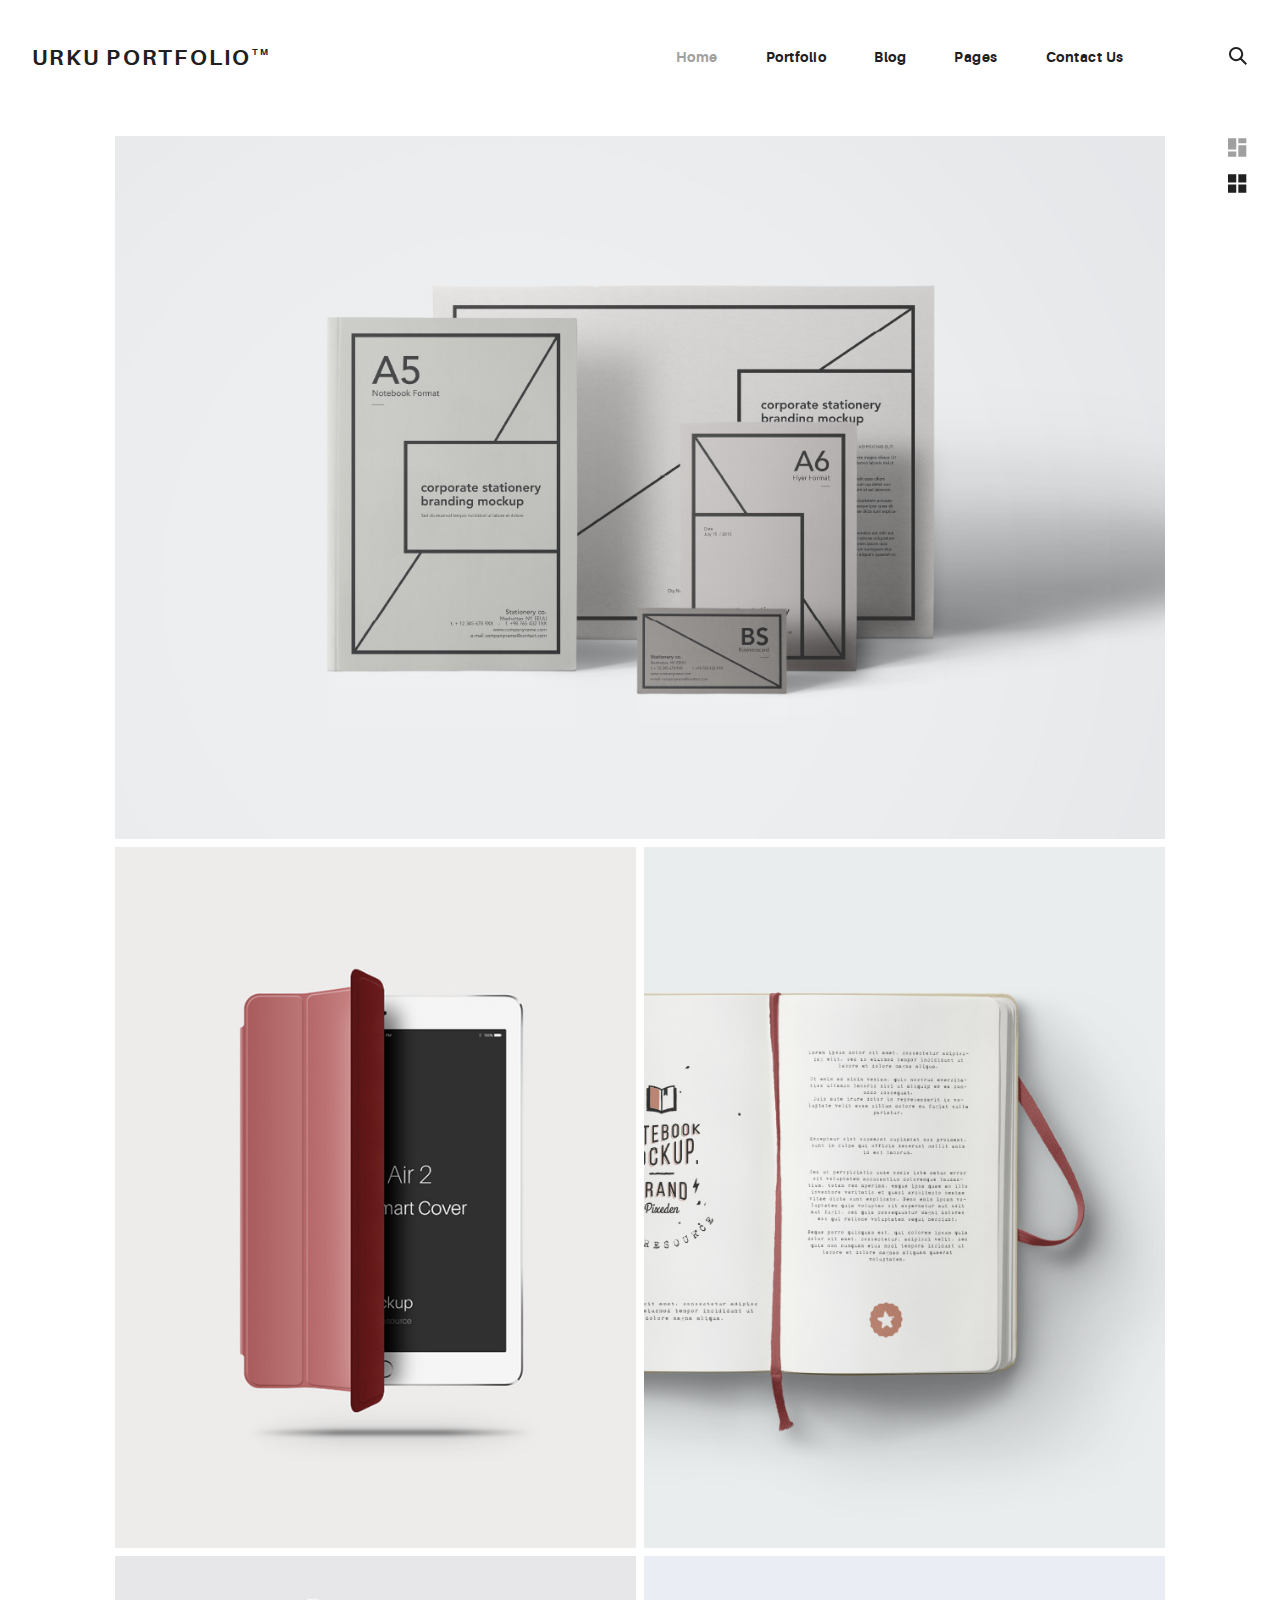
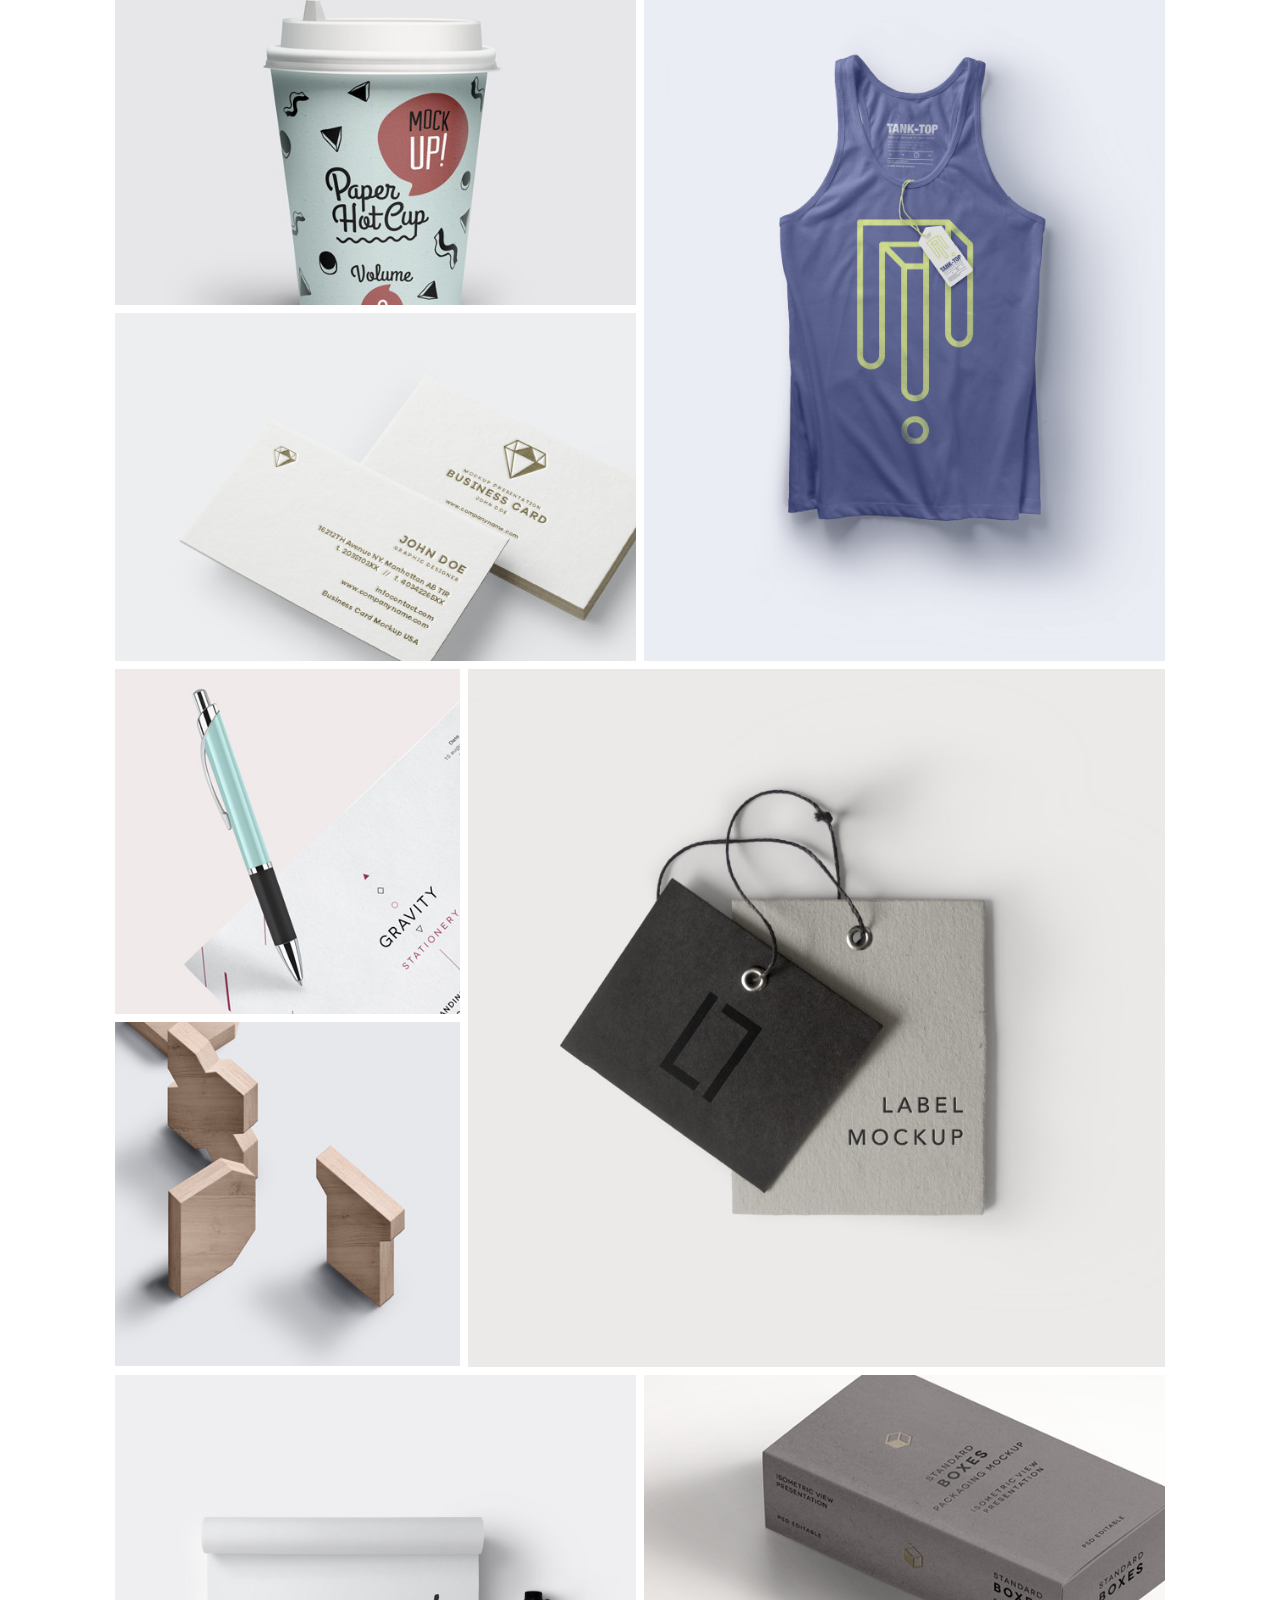
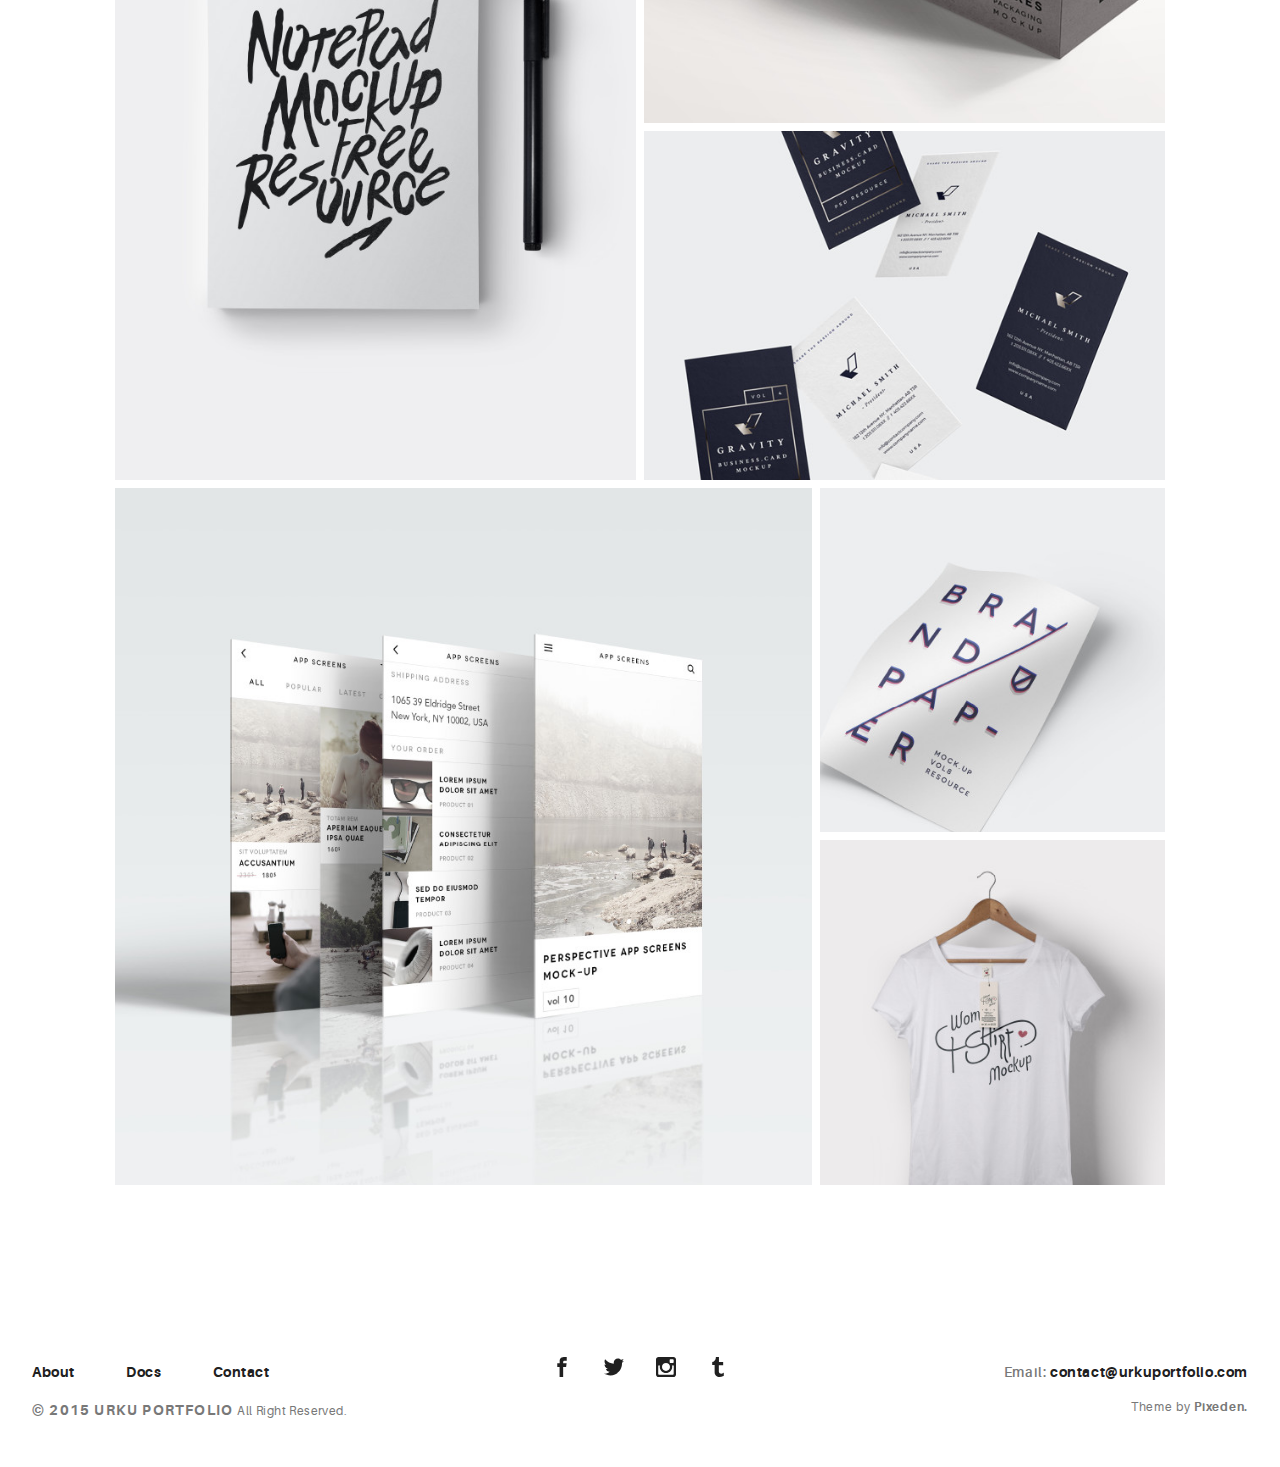
==== index.html @ 06030fd6 "Launch 1" ====
<!DOCTYPE html>
<html>
  <head>
    <meta name="viewport" content="width=device-width, initial-scale=1.0">
    <meta charset="UTF-8">
    <title>Urku Portfolio :: Pixeden</title>
    <link rel="icon" type="image/svg+xml" href="assets/img/urku-ico.svg">
    <link rel="stylesheet" href="assets/css/aurora-pack.min.css">
    <link rel="stylesheet" href="assets/css/aurora-theme-base.min.css">
    <link rel="stylesheet" href="assets/css/urku.css">
  </head>
  <body class="top-fixed">
    <header class="ae-container-fluid ae-container-fluid--full rk-header ">
      <input type="checkbox" id="mobile-menu" class="rk-mobile-menu">
      <label for="mobile-menu">
        <svg>
          <use xlink:href="assets/img/symbols.svg#bar"></use>
        </svg>
        <svg>
          <use xlink:href="assets/img/symbols.svg#bar"></use>
        </svg>
        <svg>
          <use xlink:href="assets/img/symbols.svg#bar"></use>
        </svg>
      </label>
      <div class="ae-container-fluid rk-topbar">
        <h1 class="rk-logo"><a href="index.html">urku portfolio<sup>tm</sup></a></h1>
        <nav class="rk-navigation">
          <ul class="rk-menu">
            <li class="active rk-menu__item"><a href="index.html" class="rk-menu__link">Home</a>
            </li>
            <li class="rk-menu__item"><a href="portfolio.html" class="rk-menu__link">Portfolio</a>
              <nav class="rk-menu__sub">
                <ul class="rk-container">
                  <li class="rk-menu__item"><a href="portfolio.html" class="rk-menu__link">Flex</a></li>
                  <li class="rk-menu__item"><a href="portfolio-alt.html" class="rk-menu__link">Switch</a></li>
                  <li class="rk-menu__item"><a href="portfolio-raw.html" class="rk-menu__link">Static</a></li>
                  <li class="rk-menu__item"><a href="portfolio-masonry.html" class="rk-menu__link">Masonry</a></li>
                </ul>
              </nav>
            </li>
            <li class="rk-menu__item"><a href="blog.html" class="rk-menu__link">Blog</a>
            </li>
            <li class="rk-menu__item"><a href="#0" class="rk-menu__link">Pages</a>
              <nav class="rk-menu__sub">
                <ul class="rk-container">
                  <li class="rk-menu__item"><a href="about.html" class="rk-menu__link">About</a></li>
                  <li class="rk-menu__item"><a href="documentation.html" class="rk-menu__link">Documentation</a></li>
                  <li class="rk-menu__item"><a href="design-styles.html" class="rk-menu__link">Design Styles</a></li>
                </ul>
              </nav>
            </li>
            <li class="rk-menu__item"><a href="contact.html" class="rk-menu__link">Contact Us</a>
            </li>
          </ul>
          <form class="rk-search">
            <input type="text" placeholder="Search" id="urku-search" class="rk-search-field">
            <label for="urku-search">
              <svg>
                <use xlink:href="assets/img/symbols.svg#icon-search"></use>
              </svg>
            </label>
          </form>
        </nav>
      </div>
    </header>
    <section class="ae-container-fluid rk-main">
      <input type="radio" name="layout-ctrl" checked id="layout-base" class="layout-ctrl-input">
      <div class="ae-container-fluid rk-layout-ctrl-cont">
        <label for="layout-base" class="rk-layout-ctrl">
          <svg>
            <use xlink:href="assets/img/symbols.svg#icon-view-default"></use>
          </svg>
        </label>
      </div>
      <input type="radio" name="layout-ctrl" id="layout-grid" class="layout-ctrl-input">
      <div class="ae-container-fluid rk-layout-ctrl-cont">
        <label for="layout-grid" class="rk-layout-ctrl">
          <svg>
            <use xlink:href="assets/img/symbols.svg#icon-view-alt"></use>
          </svg>
        </label>
      </div>
      <div class="rk-layout-ctrl-mobile">
        <svg viewBox="0 0 9 9" class="layout-mob-1">
          <rect width="100%" height="100%" fill="currentColor"></rect>
        </svg>
        <svg viewBox="0 0 9 9" class="layout-mob-2">
          <rect width="100%" height="100%" fill="currentColor"></rect>
        </svg>
        <svg viewBox="0 0 9 9" class="layout-mob-3">
          <rect width="100%" height="100%" fill="currentColor"></rect>
        </svg>
        <svg viewBox="0 0 9 9" class="layout-mob-4">
          <rect width="100%" height="100%" fill="currentColor"></rect>
        </svg>
      </div>
      <section class="ae-container-fluid ae-container-fluid--inner loading rk-portfolio ">
        <div class="rk-portfolio__items"><a href="portfolio-item.html" class="rk-item rk-item--flex item-1 rk-size-12 rk-tosize-6 rk-landscape ">
            <div class="item-meta">
              <h2>Essential Stationery</h2>
              <p>Branding</p>
            </div></a><a href="portfolio-item.html" class="rk-item rk-item--flex item-2 rk-size-6  rk-portrait ">
            <div class="item-meta">
              <h2>Pickled Tousled</h2>
              <p>Art Direction</p>
            </div></a><a href="portfolio-item.html" class="rk-item rk-item--flex item-3 rk-size-6 rk-tosize-4 rk-portrait rk-tosquare">
            <div class="item-meta">
              <h2>Waistcoat vegan</h2>
              <p>Graphic Design</p>
            </div></a>
          <div class="rk-items-cont rk-size-6 rk-tosize-8"><a href="portfolio-item.html" class="rk-item rk-item--flex item-4 rk-size-12 rk-tosize-6 rk-landscape ">
              <div class="item-meta">
                <h2>Tumblr hammock</h2>
                <p>Packaging</p>
              </div></a><a href="portfolio-item.html" class="rk-item rk-item--flex item-5 rk-size-12 rk-tosize-6 rk-landscape ">
              <div class="item-meta">
                <h2>Biodiesel etsy</h2>
                <p>Branding</p>
              </div></a>
          </div><a href="portfolio-item.html" class="rk-item rk-item--flex item-6 rk-size-6 rk-tosize-4 rk-portrait rk-tosquare">
            <div class="item-meta">
              <h2>Gentrify artisan</h2>
              <p>Graphic Design</p>
            </div></a>
          <div class="rk-items-cont rk-size-4 rk-tosize-8"><a href="portfolio-item.html" class="rk-item rk-item--flex item-7 rk-size-12 rk-tosize-6 rk-square ">
              <div class="item-meta">
                <h2>Plaid austin</h2>
                <p>Graphic Design</p>
              </div></a><a href="portfolio-item.html" class="rk-item rk-item--flex item-8 rk-size-12 rk-tosize-6 rk-square ">
              <div class="item-meta">
                <h2>Trust fund</h2>
                <p>Packaging</p>
              </div></a>
          </div><a href="portfolio-item.html" class="rk-item rk-item--flex item-9 rk-size-8 rk-tosize-3 rk-square ">
            <div class="item-meta">
              <h2>Gentrify pork</h2>
              <p>Branding</p>
            </div></a><a href="portfolio-item.html" class="rk-item rk-item--flex item-10 rk-size-6 rk-tosize-3 rk-portrait rk-tosquare">
            <div class="item-meta  rk-tosmallfont">
              <h2>Waistcoat ugh</h2>
              <p>UI/UX</p>
            </div></a>
          <div class="rk-items-cont rk-size-6 rk-tosize-6"><a href="portfolio-item.html" class="rk-item rk-item--flex item-11 rk-size-12 rk-tosize-6 rk-landscape rk-tosquare">
              <div class="item-meta">
                <h2>Deep v kogi</h2>
                <p>Graphic Design</p>
              </div></a><a href="portfolio-item.html" class="rk-item rk-item--flex item-12 rk-size-12 rk-tosize-6 rk-landscape rk-tosquare">
              <div class="item-meta">
                <h2>Venmo trust</h2>
                <p>Packaging</p>
              </div></a>
          </div><a href="portfolio-item.html" class="rk-item rk-item--flex item-13 rk-size-8 rk-tosize-3 rk-square ">
            <div class="item-meta">
              <h2>Venmo trust</h2>
              <p>Ui/UX</p>
            </div></a>
          <div class="rk-items-cont rk-size-4 rk-tosize-6"><a href="portfolio-item.html" class="rk-item rk-item--flex item-14 rk-size-12 rk-tosize-6 rk-square ">
              <div class="item-meta">
                <h2>Gentrify semiotic</h2>
                <p>Art Direction</p>
              </div></a><a href="portfolio-item.html" class="rk-item rk-item--flex item-15 rk-size-12 rk-tosize-6 rk-square ">
              <div class="item-meta">
                <h2>Migas artisan</h2>
                <p>Photography</p>
              </div></a>
          </div>
        </div>
      </section>
    </section>
    <footer class="ae-container-fluid rk-footer ">
      <div class="ae-grid ae-grid--collapse">
        <div class="ae-grid__item item-lg-4 au-xs-ta-center au-lg-ta-left">
          <ul class="rk-menu rk-footer-menu">
            <li class="rk-menu__item"><a href="about.html" class="rk-menu__link">About</a>
            </li>
            <li class="rk-menu__item"><a href="documentation.html" class="rk-menu__link">Docs</a>
            </li>
            <li class="rk-menu__item"><a href="contact.html" class="rk-menu__link">Contact</a>
            </li>
          </ul>
          <p class="rk-footer__text rk-footer__copy "> <span class="ae-u-bold">© </span><span class="ae-u-bolder">2015 URKU PORTFOLIO </span>All Right Reserved.</p>
        </div>
        <div class="ae-grid__item item-lg-4 au-xs-ta-center"><a href="#0" class="rk-social-btn ">
            <svg>
              <use xlink:href="assets/img/symbols.svg#icon-facebook"></use>
            </svg></a><a href="#0" class="rk-social-btn ">
            <svg>
              <use xlink:href="assets/img/symbols.svg#icon-twitter"></use>
            </svg></a><a href="#0" class="rk-social-btn ">
            <svg>
              <use xlink:href="assets/img/symbols.svg#icon-pinterest"></use>
            </svg></a><a href="#0" class="rk-social-btn ">
            <svg>
              <use xlink:href="assets/img/symbols.svg#icon-tumblr"></use>
            </svg></a></div>
        <div class="ae-grid__item item-lg-4 au-xs-ta-center au-lg-ta-right">
          <p class="rk-footer__text rk-footer__contact "> <span class="ae-u-bold">Email: </span><span class="ae-u-bolder"> <a href="#0" class="rk-dark-color ">contact@urkuportfolio.com </a></span></p>
          <p class="rk-footer__text rk-footer__by">Theme by <a href="http://pixeden.com" class="ae-u-bolder">Pixeden.</a></p>
        </div>
      </div>
    </footer>
    <script src="assets/js/svg4everybody.min.js"></script>
    <script>svg4everybody();</script>
  </body>
</html>
---- assets/css/aurora-pack.min.css ----
.ae-container,.ae-container-fluid{margin-right:auto;margin-left:auto}hr,img{border:0}dfn,q,tfoot td{font-style:italic}pre,textarea{overflow:auto}td,textarea{vertical-align:top}.ae-container-fluid:after,.ae-container:after,.au-clearfix:after{clear:both}.au-xs-ta-left,caption,th{text-align:left}.ae-container-fluid:after,.ae-container-fluid:before,.ae-container:after,.ae-container:before{content:" ";display:table}html{box-sizing:border-box}*,:after,:before{box-sizing:inherit}.ae-container{padding-left:.25rem;padding-right:.25rem}@media (min-width:40em){.ae-container{max-width:40rem}}@media (min-width:52em){.ae-container{max-width:48.75rem}}@media (min-width:64em){.ae-container{max-width:62rem}}@media (min-width:75em){.ae-container{max-width:72.25rem}}@media (min-width:40em){.ae-container-fluid{max-width:88.88889em;width:95vw}.ae-container-fluid--inner{max-width:68.88889em;width:82vw}}.ae-container-fluid--full{max-width:100%;padding-left:0;padding-right:0;width:100%}@media (max-width:63.99em){.ae-container-fluid{padding-left:.25rem;padding-right:.25rem}}.ae-grid{display:-webkit-box;display:-webkit-flex;display:-ms-flexbox;display:flex;-webkit-flex-wrap:wrap;-ms-flex-wrap:wrap;flex-wrap:wrap;margin-left:-.25rem;margin-right:-.25rem}.ae-grid--alt{display:-webkit-box;display:-webkit-flex;display:-ms-flexbox;display:flex;-webkit-flex-wrap:wrap;-ms-flex-wrap:wrap;flex-wrap:wrap;margin-left:-.63832%;margin-right:-.63832%}@media (min-width:40em){.ae-grid--alt1{display:-webkit-box;display:-webkit-flex;display:-ms-flexbox;display:flex;-webkit-flex-wrap:wrap;-ms-flex-wrap:wrap;flex-wrap:wrap;margin-left:-7.65989%;margin-right:-7.65989%}.ae-grid--alt2,.ae-grid--alt3{display:-webkit-box;display:-webkit-flex;display:-ms-flexbox;-webkit-flex-wrap:wrap}.ae-grid--alt2{display:flex;-ms-flex-wrap:wrap;flex-wrap:wrap;margin-left:-3.82995%;margin-right:-3.82995%}.ae-grid--alt3{display:flex;-ms-flex-wrap:wrap;flex-wrap:wrap;margin-left:-2.5533%;margin-right:-2.5533%}.ae-grid--alt4,.ae-grid--alt5{display:-webkit-box;display:-webkit-flex;display:-ms-flexbox;-webkit-flex-wrap:wrap}.ae-grid--alt4{display:flex;-ms-flex-wrap:wrap;flex-wrap:wrap;margin-left:-1.91497%;margin-right:-1.91497%}.ae-grid--alt5{display:flex;-ms-flex-wrap:wrap;flex-wrap:wrap;margin-left:-1.53198%;margin-right:-1.53198%}.ae-grid--alt6,.ae-grid--alt7{display:-webkit-box;display:-webkit-flex;display:-ms-flexbox;-webkit-flex-wrap:wrap}.ae-grid--alt6{display:flex;-ms-flex-wrap:wrap;flex-wrap:wrap;margin-left:-1.27665%;margin-right:-1.27665%}.ae-grid--alt7{display:flex;-ms-flex-wrap:wrap;flex-wrap:wrap;margin-left:-1.09427%;margin-right:-1.09427%}.ae-grid--alt8,.ae-grid--alt9{display:-webkit-box;display:-webkit-flex;display:-ms-flexbox;-webkit-flex-wrap:wrap}.ae-grid--alt8{display:flex;-ms-flex-wrap:wrap;flex-wrap:wrap;margin-left:-.95749%;margin-right:-.95749%}.ae-grid--alt9{display:flex;-ms-flex-wrap:wrap;flex-wrap:wrap;margin-left:-.8511%;margin-right:-.8511%}.ae-grid--alt10{display:-webkit-box;display:-webkit-flex;display:-ms-flexbox;display:flex;-webkit-flex-wrap:wrap;-ms-flex-wrap:wrap;flex-wrap:wrap;margin-left:-.76599%;margin-right:-.76599%}}.ae-grid__item--alt{-webkit-box-flex:0;-webkit-flex:0 0 100%;-ms-flex:0 0 100%;flex:0 0 100%;min-height:1px;padding-left:.63832%;padding-right:.63832%;position:relative}@media (min-width:40em){.ae-grid__item--alt1{-webkit-box-flex:0;-webkit-flex:0 0 100%;-ms-flex:0 0 100%;flex:0 0 100%;min-height:1px;padding-left:7.65989%;padding-right:7.65989%;position:relative}.ae-grid__item--alt2{-webkit-box-flex:0;-webkit-flex:0 0 100%;-ms-flex:0 0 100%;flex:0 0 100%;min-height:1px;padding-left:3.82995%;padding-right:3.82995%;position:relative}.ae-grid__item--alt3{-webkit-box-flex:0;-webkit-flex:0 0 100%;-ms-flex:0 0 100%;flex:0 0 100%;min-height:1px;padding-left:2.5533%;padding-right:2.5533%;position:relative}.ae-grid__item--alt4,.ae-grid__item--alt5{-webkit-box-flex:0;min-height:1px;position:relative}.ae-grid__item--alt4{-webkit-flex:0 0 100%;-ms-flex:0 0 100%;flex:0 0 100%;padding-left:1.91497%;padding-right:1.91497%}.ae-grid__item--alt5{-webkit-flex:0 0 100%;-ms-flex:0 0 100%;flex:0 0 100%;padding-left:1.53198%;padding-right:1.53198%}.ae-grid__item--alt6{-webkit-box-flex:0;-webkit-flex:0 0 100%;-ms-flex:0 0 100%;flex:0 0 100%;min-height:1px;padding-left:1.27665%;padding-right:1.27665%;position:relative}.ae-grid__item--alt7{-webkit-box-flex:0;-webkit-flex:0 0 100%;-ms-flex:0 0 100%;flex:0 0 100%;min-height:1px;padding-left:1.09427%;padding-right:1.09427%;position:relative}.ae-grid__item--alt8,.ae-grid__item--alt9{-webkit-box-flex:0;min-height:1px;position:relative}.ae-grid__item--alt8{-webkit-flex:0 0 100%;-ms-flex:0 0 100%;flex:0 0 100%;padding-left:.95749%;padding-right:.95749%}.ae-grid__item--alt9{-webkit-flex:0 0 100%;-ms-flex:0 0 100%;flex:0 0 100%;padding-left:.8511%;padding-right:.8511%}.ae-grid__item--alt10{-webkit-box-flex:0;-webkit-flex:0 0 100%;-ms-flex:0 0 100%;flex:0 0 100%;min-height:1px;padding-left:.76599%;padding-right:.76599%;position:relative}}.ae-grid__item{-webkit-box-flex:0;-webkit-flex:0 0 100%;-ms-flex:0 0 100%;flex:0 0 100%;min-height:1px;padding-left:.25rem;padding-right:.25rem;position:relative;max-width:100%}.ae-grid--collapse>.ae-grid__item,.ae-grid--deepcollapse .ae-grid__item,.ae-grid__item--collapse{padding-left:0;padding-right:0}.item-xs--auto{-webkit-box-flex:1;-webkit-flex:1;-ms-flex:1;flex:1}.item-xs-1{-webkit-box-flex:0;-webkit-flex:0 0 8.33333%;-ms-flex:0 0 8.33333%;flex:0 0 8.33333%;max-width:8.33333%}.item-xs-2{-webkit-box-flex:0;-webkit-flex:0 0 16.66667%;-ms-flex:0 0 16.66667%;flex:0 0 16.66667%;max-width:16.66667%}.item-xs-3{-webkit-box-flex:0;-webkit-flex:0 0 25%;-ms-flex:0 0 25%;flex:0 0 25%;max-width:25%}.item-xs-4{-webkit-box-flex:0;-webkit-flex:0 0 33.33333%;-ms-flex:0 0 33.33333%;flex:0 0 33.33333%;max-width:33.33333%}.item-xs-5{-webkit-box-flex:0;-webkit-flex:0 0 41.66667%;-ms-flex:0 0 41.66667%;flex:0 0 41.66667%;max-width:41.66667%}.item-xs-6{-webkit-box-flex:0;-webkit-flex:0 0 50%;-ms-flex:0 0 50%;flex:0 0 50%;max-width:50%}.item-xs-7{-webkit-box-flex:0;-webkit-flex:0 0 58.33333%;-ms-flex:0 0 58.33333%;flex:0 0 58.33333%;max-width:58.33333%}.item-xs-8{-webkit-box-flex:0;-webkit-flex:0 0 66.66667%;-ms-flex:0 0 66.66667%;flex:0 0 66.66667%;max-width:66.66667%}.item-xs-9{-webkit-box-flex:0;-webkit-flex:0 0 75%;-ms-flex:0 0 75%;flex:0 0 75%;max-width:75%}.item-xs-10{-webkit-box-flex:0;-webkit-flex:0 0 83.33333%;-ms-flex:0 0 83.33333%;flex:0 0 83.33333%;max-width:83.33333%}.item-xs-11{-webkit-box-flex:0;-webkit-flex:0 0 91.66667%;-ms-flex:0 0 91.66667%;flex:0 0 91.66667%;max-width:91.66667%}.item-xs-12{-webkit-box-flex:0;-webkit-flex:0 0 100%;-ms-flex:0 0 100%;flex:0 0 100%;max-width:100%}.item-xs--pull-0{left:auto;right:auto}.item-xs--pull-1{left:auto;right:8.33333%}.item-xs--pull-2{left:auto;right:16.66667%}.item-xs--pull-3{left:auto;right:25%}.item-xs--pull-4{left:auto;right:33.33333%}.item-xs--pull-5{left:auto;right:41.66667%}.item-xs--pull-6{left:auto;right:50%}.item-xs--pull-7{left:auto;right:58.33333%}.item-xs--pull-8{left:auto;right:66.66667%}.item-xs--pull-9{left:auto;right:75%}.item-xs--pull-10{left:auto;right:83.33333%}.item-xs--pull-11{left:auto;right:91.66667%}.item-xs--pull-12{left:auto;right:100%}.item-xs--push-0{left:auto;right:auto}.item-xs--push-1{left:8.33333%;right:auto}.item-xs--push-2{left:16.66667%;right:auto}.item-xs--push-3{left:25%;right:auto}.item-xs--push-4{left:33.33333%;right:auto}.item-xs--push-5{left:41.66667%;right:auto}.item-xs--push-6{left:50%;right:auto}.item-xs--push-7{left:58.33333%;right:auto}.item-xs--push-8{left:66.66667%;right:auto}.item-xs--push-9{left:75%;right:auto}.item-xs--push-10{left:83.33333%;right:auto}.item-xs--push-11{left:91.66667%;right:auto}.item-xs--push-12{left:100%;right:auto}.item-xs--offset-0{margin-left:0}.item-xs--offset-1{margin-left:8.33333%}.item-xs--offset-2{margin-left:16.66667%}.item-xs--offset-3{margin-left:25%}.item-xs--offset-4{margin-left:33.33333%}.item-xs--offset-5{margin-left:41.66667%}.item-xs--offset-6{margin-left:50%}.item-xs--offset-7{margin-left:58.33333%}.item-xs--offset-8{margin-left:66.66667%}.item-xs--offset-9{margin-left:75%}.item-xs--offset-10{margin-left:83.33333%}.item-xs--offset-11{margin-left:91.66667%}.item-xs--offset-12{margin-left:100%}.item-xs--top{-webkit-align-self:flex-start;-ms-flex-item-align:start;align-self:flex-start}.item-xs--center{-webkit-align-self:center;-ms-flex-item-align:center;align-self:center}.item-xs--bottom{-webkit-align-self:flex-end;-ms-flex-item-align:end;align-self:flex-end}.items-xs--top{-webkit-box-align:start;-webkit-align-items:flex-start;-ms-flex-align:start;align-items:flex-start}.items-xs--center{-webkit-box-align:center;-webkit-align-items:center;-ms-flex-align:center;align-items:center}.items-xs--bottom{-webkit-box-align:end;-webkit-align-items:flex-end;-ms-flex-align:end;align-items:flex-end}.item-xs--start{-webkit-box-ordinal-group:0;-webkit-order:-1;-ms-flex-order:-1;order:-1}.item-xs--end{-webkit-box-ordinal-group:14;-webkit-order:13;-ms-flex-order:13;order:13}.item-xs--order-1{-webkit-box-ordinal-group:2;-webkit-order:1;-ms-flex-order:1;order:1}.item-xs--order-2{-webkit-box-ordinal-group:3;-webkit-order:2;-ms-flex-order:2;order:2}.item-xs--order-3{-webkit-box-ordinal-group:4;-webkit-order:3;-ms-flex-order:3;order:3}.item-xs--order-4{-webkit-box-ordinal-group:5;-webkit-order:4;-ms-flex-order:4;order:4}.item-xs--order-5{-webkit-box-ordinal-group:6;-webkit-order:5;-ms-flex-order:5;order:5}.item-xs--order-6{-webkit-box-ordinal-group:7;-webkit-order:6;-ms-flex-order:6;order:6}.item-xs--order-7{-webkit-box-ordinal-group:8;-webkit-order:7;-ms-flex-order:7;order:7}.item-xs--order-8{-webkit-box-ordinal-group:9;-webkit-order:8;-ms-flex-order:8;order:8}.item-xs--order-9{-webkit-box-ordinal-group:10;-webkit-order:9;-ms-flex-order:9;order:9}.item-xs--order-10{-webkit-box-ordinal-group:11;-webkit-order:10;-ms-flex-order:10;order:10}.item-xs--order-11{-webkit-box-ordinal-group:12;-webkit-order:11;-ms-flex-order:11;order:11}.item-xs--order-12{-webkit-box-ordinal-group:13;-webkit-order:12;-ms-flex-order:12;order:12}@media (min-width:40em){.item-sm--auto{-webkit-box-flex:1;-webkit-flex:1;-ms-flex:1;flex:1}.item-sm-1{-webkit-box-flex:0;-webkit-flex:0 0 8.33333%;-ms-flex:0 0 8.33333%;flex:0 0 8.33333%;max-width:8.33333%}.item-sm-2{-webkit-box-flex:0;-webkit-flex:0 0 16.66667%;-ms-flex:0 0 16.66667%;flex:0 0 16.66667%;max-width:16.66667%}.item-sm-3{-webkit-box-flex:0;-webkit-flex:0 0 25%;-ms-flex:0 0 25%;flex:0 0 25%;max-width:25%}.item-sm-4{-webkit-box-flex:0;-webkit-flex:0 0 33.33333%;-ms-flex:0 0 33.33333%;flex:0 0 33.33333%;max-width:33.33333%}.item-sm-5{-webkit-box-flex:0;-webkit-flex:0 0 41.66667%;-ms-flex:0 0 41.66667%;flex:0 0 41.66667%;max-width:41.66667%}.item-sm-6{-webkit-box-flex:0;-webkit-flex:0 0 50%;-ms-flex:0 0 50%;flex:0 0 50%;max-width:50%}.item-sm-7{-webkit-box-flex:0;-webkit-flex:0 0 58.33333%;-ms-flex:0 0 58.33333%;flex:0 0 58.33333%;max-width:58.33333%}.item-sm-8{-webkit-box-flex:0;-webkit-flex:0 0 66.66667%;-ms-flex:0 0 66.66667%;flex:0 0 66.66667%;max-width:66.66667%}.item-sm-9{-webkit-box-flex:0;-webkit-flex:0 0 75%;-ms-flex:0 0 75%;flex:0 0 75%;max-width:75%}.item-sm-10{-webkit-box-flex:0;-webkit-flex:0 0 83.33333%;-ms-flex:0 0 83.33333%;flex:0 0 83.33333%;max-width:83.33333%}.item-sm-11{-webkit-box-flex:0;-webkit-flex:0 0 91.66667%;-ms-flex:0 0 91.66667%;flex:0 0 91.66667%;max-width:91.66667%}.item-sm-12{-webkit-box-flex:0;-webkit-flex:0 0 100%;-ms-flex:0 0 100%;flex:0 0 100%;max-width:100%}.item-sm--pull-0{left:auto;right:auto}.item-sm--pull-1{left:auto;right:8.33333%}.item-sm--pull-2{left:auto;right:16.66667%}.item-sm--pull-3{left:auto;right:25%}.item-sm--pull-4{left:auto;right:33.33333%}.item-sm--pull-5{left:auto;right:41.66667%}.item-sm--pull-6{left:auto;right:50%}.item-sm--pull-7{left:auto;right:58.33333%}.item-sm--pull-8{left:auto;right:66.66667%}.item-sm--pull-9{left:auto;right:75%}.item-sm--pull-10{left:auto;right:83.33333%}.item-sm--pull-11{left:auto;right:91.66667%}.item-sm--pull-12{left:auto;right:100%}.item-sm--push-0{left:auto;right:auto}.item-sm--push-1{left:8.33333%;right:auto}.item-sm--push-2{left:16.66667%;right:auto}.item-sm--push-3{left:25%;right:auto}.item-sm--push-4{left:33.33333%;right:auto}.item-sm--push-5{left:41.66667%;right:auto}.item-sm--push-6{left:50%;right:auto}.item-sm--push-7{left:58.33333%;right:auto}.item-sm--push-8{left:66.66667%;right:auto}.item-sm--push-9{left:75%;right:auto}.item-sm--push-10{left:83.33333%;right:auto}.item-sm--push-11{left:91.66667%;right:auto}.item-sm--push-12{left:100%;right:auto}.item-sm--offset-0{margin-left:0}.item-sm--offset-1{margin-left:8.33333%}.item-sm--offset-2{margin-left:16.66667%}.item-sm--offset-3{margin-left:25%}.item-sm--offset-4{margin-left:33.33333%}.item-sm--offset-5{margin-left:41.66667%}.item-sm--offset-6{margin-left:50%}.item-sm--offset-7{margin-left:58.33333%}.item-sm--offset-8{margin-left:66.66667%}.item-sm--offset-9{margin-left:75%}.item-sm--offset-10{margin-left:83.33333%}.item-sm--offset-11{margin-left:91.66667%}.item-sm--offset-12{margin-left:100%}.item-sm--top{-webkit-align-self:flex-start;-ms-flex-item-align:start;align-self:flex-start}.item-sm--center{-webkit-align-self:center;-ms-flex-item-align:center;align-self:center}.item-sm--bottom{-webkit-align-self:flex-end;-ms-flex-item-align:end;align-self:flex-end}.items-sm--top{-webkit-box-align:start;-webkit-align-items:flex-start;-ms-flex-align:start;align-items:flex-start}.items-sm--center{-webkit-box-align:center;-webkit-align-items:center;-ms-flex-align:center;align-items:center}.items-sm--bottom{-webkit-box-align:end;-webkit-align-items:flex-end;-ms-flex-align:end;align-items:flex-end}.item-sm--start{-webkit-box-ordinal-group:0;-webkit-order:-1;-ms-flex-order:-1;order:-1}.item-sm--end{-webkit-box-ordinal-group:14;-webkit-order:13;-ms-flex-order:13;order:13}.item-sm--order-1{-webkit-box-ordinal-group:2;-webkit-order:1;-ms-flex-order:1;order:1}.item-sm--order-2{-webkit-box-ordinal-group:3;-webkit-order:2;-ms-flex-order:2;order:2}.item-sm--order-3{-webkit-box-ordinal-group:4;-webkit-order:3;-ms-flex-order:3;order:3}.item-sm--order-4{-webkit-box-ordinal-group:5;-webkit-order:4;-ms-flex-order:4;order:4}.item-sm--order-5{-webkit-box-ordinal-group:6;-webkit-order:5;-ms-flex-order:5;order:5}.item-sm--order-6{-webkit-box-ordinal-group:7;-webkit-order:6;-ms-flex-order:6;order:6}.item-sm--order-7{-webkit-box-ordinal-group:8;-webkit-order:7;-ms-flex-order:7;order:7}.item-sm--order-8{-webkit-box-ordinal-group:9;-webkit-order:8;-ms-flex-order:8;order:8}.item-sm--order-9{-webkit-box-ordinal-group:10;-webkit-order:9;-ms-flex-order:9;order:9}.item-sm--order-10{-webkit-box-ordinal-group:11;-webkit-order:10;-ms-flex-order:10;order:10}.item-sm--order-11{-webkit-box-ordinal-group:12;-webkit-order:11;-ms-flex-order:11;order:11}.item-sm--order-12{-webkit-box-ordinal-group:13;-webkit-order:12;-ms-flex-order:12;order:12}}@media (min-width:52em){.item-md--auto{-webkit-box-flex:1;-webkit-flex:1;-ms-flex:1;flex:1}.item-md-1{-webkit-box-flex:0;-webkit-flex:0 0 8.33333%;-ms-flex:0 0 8.33333%;flex:0 0 8.33333%;max-width:8.33333%}.item-md-2{-webkit-box-flex:0;-webkit-flex:0 0 16.66667%;-ms-flex:0 0 16.66667%;flex:0 0 16.66667%;max-width:16.66667%}.item-md-3{-webkit-box-flex:0;-webkit-flex:0 0 25%;-ms-flex:0 0 25%;flex:0 0 25%;max-width:25%}.item-md-4{-webkit-box-flex:0;-webkit-flex:0 0 33.33333%;-ms-flex:0 0 33.33333%;flex:0 0 33.33333%;max-width:33.33333%}.item-md-5{-webkit-box-flex:0;-webkit-flex:0 0 41.66667%;-ms-flex:0 0 41.66667%;flex:0 0 41.66667%;max-width:41.66667%}.item-md-6{-webkit-box-flex:0;-webkit-flex:0 0 50%;-ms-flex:0 0 50%;flex:0 0 50%;max-width:50%}.item-md-7{-webkit-box-flex:0;-webkit-flex:0 0 58.33333%;-ms-flex:0 0 58.33333%;flex:0 0 58.33333%;max-width:58.33333%}.item-md-8{-webkit-box-flex:0;-webkit-flex:0 0 66.66667%;-ms-flex:0 0 66.66667%;flex:0 0 66.66667%;max-width:66.66667%}.item-md-9{-webkit-box-flex:0;-webkit-flex:0 0 75%;-ms-flex:0 0 75%;flex:0 0 75%;max-width:75%}.item-md-10{-webkit-box-flex:0;-webkit-flex:0 0 83.33333%;-ms-flex:0 0 83.33333%;flex:0 0 83.33333%;max-width:83.33333%}.item-md-11{-webkit-box-flex:0;-webkit-flex:0 0 91.66667%;-ms-flex:0 0 91.66667%;flex:0 0 91.66667%;max-width:91.66667%}.item-md-12{-webkit-box-flex:0;-webkit-flex:0 0 100%;-ms-flex:0 0 100%;flex:0 0 100%;max-width:100%}.item-md--pull-0{left:auto;right:auto}.item-md--pull-1{left:auto;right:8.33333%}.item-md--pull-2{left:auto;right:16.66667%}.item-md--pull-3{left:auto;right:25%}.item-md--pull-4{left:auto;right:33.33333%}.item-md--pull-5{left:auto;right:41.66667%}.item-md--pull-6{left:auto;right:50%}.item-md--pull-7{left:auto;right:58.33333%}.item-md--pull-8{left:auto;right:66.66667%}.item-md--pull-9{left:auto;right:75%}.item-md--pull-10{left:auto;right:83.33333%}.item-md--pull-11{left:auto;right:91.66667%}.item-md--pull-12{left:auto;right:100%}.item-md--push-0{left:auto;right:auto}.item-md--push-1{left:8.33333%;right:auto}.item-md--push-2{left:16.66667%;right:auto}.item-md--push-3{left:25%;right:auto}.item-md--push-4{left:33.33333%;right:auto}.item-md--push-5{left:41.66667%;right:auto}.item-md--push-6{left:50%;right:auto}.item-md--push-7{left:58.33333%;right:auto}.item-md--push-8{left:66.66667%;right:auto}.item-md--push-9{left:75%;right:auto}.item-md--push-10{left:83.33333%;right:auto}.item-md--push-11{left:91.66667%;right:auto}.item-md--push-12{left:100%;right:auto}.item-md--offset-0{margin-left:0}.item-md--offset-1{margin-left:8.33333%}.item-md--offset-2{margin-left:16.66667%}.item-md--offset-3{margin-left:25%}.item-md--offset-4{margin-left:33.33333%}.item-md--offset-5{margin-left:41.66667%}.item-md--offset-6{margin-left:50%}.item-md--offset-7{margin-left:58.33333%}.item-md--offset-8{margin-left:66.66667%}.item-md--offset-9{margin-left:75%}.item-md--offset-10{margin-left:83.33333%}.item-md--offset-11{margin-left:91.66667%}.item-md--offset-12{margin-left:100%}.item-md--top{-webkit-align-self:flex-start;-ms-flex-item-align:start;align-self:flex-start}.item-md--center{-webkit-align-self:center;-ms-flex-item-align:center;align-self:center}.item-md--bottom{-webkit-align-self:flex-end;-ms-flex-item-align:end;align-self:flex-end}.items-md--top{-webkit-box-align:start;-webkit-align-items:flex-start;-ms-flex-align:start;align-items:flex-start}.items-md--center{-webkit-box-align:center;-webkit-align-items:center;-ms-flex-align:center;align-items:center}.items-md--bottom{-webkit-box-align:end;-webkit-align-items:flex-end;-ms-flex-align:end;align-items:flex-end}.item-md--start{-webkit-box-ordinal-group:0;-webkit-order:-1;-ms-flex-order:-1;order:-1}.item-md--end{-webkit-box-ordinal-group:14;-webkit-order:13;-ms-flex-order:13;order:13}.item-md--order-1{-webkit-box-ordinal-group:2;-webkit-order:1;-ms-flex-order:1;order:1}.item-md--order-2{-webkit-box-ordinal-group:3;-webkit-order:2;-ms-flex-order:2;order:2}.item-md--order-3{-webkit-box-ordinal-group:4;-webkit-order:3;-ms-flex-order:3;order:3}.item-md--order-4{-webkit-box-ordinal-group:5;-webkit-order:4;-ms-flex-order:4;order:4}.item-md--order-5{-webkit-box-ordinal-group:6;-webkit-order:5;-ms-flex-order:5;order:5}.item-md--order-6{-webkit-box-ordinal-group:7;-webkit-order:6;-ms-flex-order:6;order:6}.item-md--order-7{-webkit-box-ordinal-group:8;-webkit-order:7;-ms-flex-order:7;order:7}.item-md--order-8{-webkit-box-ordinal-group:9;-webkit-order:8;-ms-flex-order:8;order:8}.item-md--order-9{-webkit-box-ordinal-group:10;-webkit-order:9;-ms-flex-order:9;order:9}.item-md--order-10{-webkit-box-ordinal-group:11;-webkit-order:10;-ms-flex-order:10;order:10}.item-md--order-11{-webkit-box-ordinal-group:12;-webkit-order:11;-ms-flex-order:11;order:11}.item-md--order-12{-webkit-box-ordinal-group:13;-webkit-order:12;-ms-flex-order:12;order:12}}@media (min-width:64em){.item-lg--auto{-webkit-box-flex:1;-webkit-flex:1;-ms-flex:1;flex:1}.item-lg-1{-webkit-box-flex:0;-webkit-flex:0 0 8.33333%;-ms-flex:0 0 8.33333%;flex:0 0 8.33333%;max-width:8.33333%}.item-lg-2{-webkit-box-flex:0;-webkit-flex:0 0 16.66667%;-ms-flex:0 0 16.66667%;flex:0 0 16.66667%;max-width:16.66667%}.item-lg-3{-webkit-box-flex:0;-webkit-flex:0 0 25%;-ms-flex:0 0 25%;flex:0 0 25%;max-width:25%}.item-lg-4{-webkit-box-flex:0;-webkit-flex:0 0 33.33333%;-ms-flex:0 0 33.33333%;flex:0 0 33.33333%;max-width:33.33333%}.item-lg-5{-webkit-box-flex:0;-webkit-flex:0 0 41.66667%;-ms-flex:0 0 41.66667%;flex:0 0 41.66667%;max-width:41.66667%}.item-lg-6{-webkit-box-flex:0;-webkit-flex:0 0 50%;-ms-flex:0 0 50%;flex:0 0 50%;max-width:50%}.item-lg-7{-webkit-box-flex:0;-webkit-flex:0 0 58.33333%;-ms-flex:0 0 58.33333%;flex:0 0 58.33333%;max-width:58.33333%}.item-lg-8{-webkit-box-flex:0;-webkit-flex:0 0 66.66667%;-ms-flex:0 0 66.66667%;flex:0 0 66.66667%;max-width:66.66667%}.item-lg-9{-webkit-box-flex:0;-webkit-flex:0 0 75%;-ms-flex:0 0 75%;flex:0 0 75%;max-width:75%}.item-lg-10{-webkit-box-flex:0;-webkit-flex:0 0 83.33333%;-ms-flex:0 0 83.33333%;flex:0 0 83.33333%;max-width:83.33333%}.item-lg-11{-webkit-box-flex:0;-webkit-flex:0 0 91.66667%;-ms-flex:0 0 91.66667%;flex:0 0 91.66667%;max-width:91.66667%}.item-lg-12{-webkit-box-flex:0;-webkit-flex:0 0 100%;-ms-flex:0 0 100%;flex:0 0 100%;max-width:100%}.item-lg--pull-0{left:auto;right:auto}.item-lg--pull-1{left:auto;right:8.33333%}.item-lg--pull-2{left:auto;right:16.66667%}.item-lg--pull-3{left:auto;right:25%}.item-lg--pull-4{left:auto;right:33.33333%}.item-lg--pull-5{left:auto;right:41.66667%}.item-lg--pull-6{left:auto;right:50%}.item-lg--pull-7{left:auto;right:58.33333%}.item-lg--pull-8{left:auto;right:66.66667%}.item-lg--pull-9{left:auto;right:75%}.item-lg--pull-10{left:auto;right:83.33333%}.item-lg--pull-11{left:auto;right:91.66667%}.item-lg--pull-12{left:auto;right:100%}.item-lg--push-0{left:auto;right:auto}.item-lg--push-1{left:8.33333%;right:auto}.item-lg--push-2{left:16.66667%;right:auto}.item-lg--push-3{left:25%;right:auto}.item-lg--push-4{left:33.33333%;right:auto}.item-lg--push-5{left:41.66667%;right:auto}.item-lg--push-6{left:50%;right:auto}.item-lg--push-7{left:58.33333%;right:auto}.item-lg--push-8{left:66.66667%;right:auto}.item-lg--push-9{left:75%;right:auto}.item-lg--push-10{left:83.33333%;right:auto}.item-lg--push-11{left:91.66667%;right:auto}.item-lg--push-12{left:100%;right:auto}.item-lg--offset-0{margin-left:0}.item-lg--offset-1{margin-left:8.33333%}.item-lg--offset-2{margin-left:16.66667%}.item-lg--offset-3{margin-left:25%}.item-lg--offset-4{margin-left:33.33333%}.item-lg--offset-5{margin-left:41.66667%}.item-lg--offset-6{margin-left:50%}.item-lg--offset-7{margin-left:58.33333%}.item-lg--offset-8{margin-left:66.66667%}.item-lg--offset-9{margin-left:75%}.item-lg--offset-10{margin-left:83.33333%}.item-lg--offset-11{margin-left:91.66667%}.item-lg--offset-12{margin-left:100%}.item-lg--top{-webkit-align-self:flex-start;-ms-flex-item-align:start;align-self:flex-start}.item-lg--center{-webkit-align-self:center;-ms-flex-item-align:center;align-self:center}.item-lg--bottom{-webkit-align-self:flex-end;-ms-flex-item-align:end;align-self:flex-end}.items-lg--top{-webkit-box-align:start;-webkit-align-items:flex-start;-ms-flex-align:start;align-items:flex-start}.items-lg--center{-webkit-box-align:center;-webkit-align-items:center;-ms-flex-align:center;align-items:center}.items-lg--bottom{-webkit-box-align:end;-webkit-align-items:flex-end;-ms-flex-align:end;align-items:flex-end}.item-lg--start{-webkit-box-ordinal-group:0;-webkit-order:-1;-ms-flex-order:-1;order:-1}.item-lg--end{-webkit-box-ordinal-group:14;-webkit-order:13;-ms-flex-order:13;order:13}.item-lg--order-1{-webkit-box-ordinal-group:2;-webkit-order:1;-ms-flex-order:1;order:1}.item-lg--order-2{-webkit-box-ordinal-group:3;-webkit-order:2;-ms-flex-order:2;order:2}.item-lg--order-3{-webkit-box-ordinal-group:4;-webkit-order:3;-ms-flex-order:3;order:3}.item-lg--order-4{-webkit-box-ordinal-group:5;-webkit-order:4;-ms-flex-order:4;order:4}.item-lg--order-5{-webkit-box-ordinal-group:6;-webkit-order:5;-ms-flex-order:5;order:5}.item-lg--order-6{-webkit-box-ordinal-group:7;-webkit-order:6;-ms-flex-order:6;order:6}.item-lg--order-7{-webkit-box-ordinal-group:8;-webkit-order:7;-ms-flex-order:7;order:7}.item-lg--order-8{-webkit-box-ordinal-group:9;-webkit-order:8;-ms-flex-order:8;order:8}.item-lg--order-9{-webkit-box-ordinal-group:10;-webkit-order:9;-ms-flex-order:9;order:9}.item-lg--order-10{-webkit-box-ordinal-group:11;-webkit-order:10;-ms-flex-order:10;order:10}.item-lg--order-11{-webkit-box-ordinal-group:12;-webkit-order:11;-ms-flex-order:11;order:11}.item-lg--order-12{-webkit-box-ordinal-group:13;-webkit-order:12;-ms-flex-order:12;order:12}}@media (min-width:75em){.item-xl--auto{-webkit-box-flex:1;-webkit-flex:1;-ms-flex:1;flex:1}.item-xl-1{-webkit-box-flex:0;-webkit-flex:0 0 8.33333%;-ms-flex:0 0 8.33333%;flex:0 0 8.33333%;max-width:8.33333%}.item-xl-2{-webkit-box-flex:0;-webkit-flex:0 0 16.66667%;-ms-flex:0 0 16.66667%;flex:0 0 16.66667%;max-width:16.66667%}.item-xl-3{-webkit-box-flex:0;-webkit-flex:0 0 25%;-ms-flex:0 0 25%;flex:0 0 25%;max-width:25%}.item-xl-4{-webkit-box-flex:0;-webkit-flex:0 0 33.33333%;-ms-flex:0 0 33.33333%;flex:0 0 33.33333%;max-width:33.33333%}.item-xl-5{-webkit-box-flex:0;-webkit-flex:0 0 41.66667%;-ms-flex:0 0 41.66667%;flex:0 0 41.66667%;max-width:41.66667%}.item-xl-6{-webkit-box-flex:0;-webkit-flex:0 0 50%;-ms-flex:0 0 50%;flex:0 0 50%;max-width:50%}.item-xl-7{-webkit-box-flex:0;-webkit-flex:0 0 58.33333%;-ms-flex:0 0 58.33333%;flex:0 0 58.33333%;max-width:58.33333%}.item-xl-8{-webkit-box-flex:0;-webkit-flex:0 0 66.66667%;-ms-flex:0 0 66.66667%;flex:0 0 66.66667%;max-width:66.66667%}.item-xl-9{-webkit-box-flex:0;-webkit-flex:0 0 75%;-ms-flex:0 0 75%;flex:0 0 75%;max-width:75%}.item-xl-10{-webkit-box-flex:0;-webkit-flex:0 0 83.33333%;-ms-flex:0 0 83.33333%;flex:0 0 83.33333%;max-width:83.33333%}.item-xl-11{-webkit-box-flex:0;-webkit-flex:0 0 91.66667%;-ms-flex:0 0 91.66667%;flex:0 0 91.66667%;max-width:91.66667%}.item-xl-12{-webkit-box-flex:0;-webkit-flex:0 0 100%;-ms-flex:0 0 100%;flex:0 0 100%;max-width:100%}.item-xl--pull-0{left:auto;right:auto}.item-xl--pull-1{left:auto;right:8.33333%}.item-xl--pull-2{left:auto;right:16.66667%}.item-xl--pull-3{left:auto;right:25%}.item-xl--pull-4{left:auto;right:33.33333%}.item-xl--pull-5{left:auto;right:41.66667%}.item-xl--pull-6{left:auto;right:50%}.item-xl--pull-7{left:auto;right:58.33333%}.item-xl--pull-8{left:auto;right:66.66667%}.item-xl--pull-9{left:auto;right:75%}.item-xl--pull-10{left:auto;right:83.33333%}.item-xl--pull-11{left:auto;right:91.66667%}.item-xl--pull-12{left:auto;right:100%}.item-xl--push-0{left:auto;right:auto}.item-xl--push-1{left:8.33333%;right:auto}.item-xl--push-2{left:16.66667%;right:auto}.item-xl--push-3{left:25%;right:auto}.item-xl--push-4{left:33.33333%;right:auto}.item-xl--push-5{left:41.66667%;right:auto}.item-xl--push-6{left:50%;right:auto}.item-xl--push-7{left:58.33333%;right:auto}.item-xl--push-8{left:66.66667%;right:auto}.item-xl--push-9{left:75%;right:auto}.item-xl--push-10{left:83.33333%;right:auto}.item-xl--push-11{left:91.66667%;right:auto}.item-xl--push-12{left:100%;right:auto}.item-xl--offset-0{margin-left:0}.item-xl--offset-1{margin-left:8.33333%}.item-xl--offset-2{margin-left:16.66667%}.item-xl--offset-3{margin-left:25%}.item-xl--offset-4{margin-left:33.33333%}.item-xl--offset-5{margin-left:41.66667%}.item-xl--offset-6{margin-left:50%}.item-xl--offset-7{margin-left:58.33333%}.item-xl--offset-8{margin-left:66.66667%}.item-xl--offset-9{margin-left:75%}.item-xl--offset-10{margin-left:83.33333%}.item-xl--offset-11{margin-left:91.66667%}.item-xl--offset-12{margin-left:100%}.item-xl--top{-webkit-align-self:flex-start;-ms-flex-item-align:start;align-self:flex-start}.item-xl--center{-webkit-align-self:center;-ms-flex-item-align:center;align-self:center}.item-xl--bottom{-webkit-align-self:flex-end;-ms-flex-item-align:end;align-self:flex-end}.items-xl--top{-webkit-box-align:start;-webkit-align-items:flex-start;-ms-flex-align:start;align-items:flex-start}.items-xl--center{-webkit-box-align:center;-webkit-align-items:center;-ms-flex-align:center;align-items:center}.items-xl--bottom{-webkit-box-align:end;-webkit-align-items:flex-end;-ms-flex-align:end;align-items:flex-end}.item-xl--start{-webkit-box-ordinal-group:0;-webkit-order:-1;-ms-flex-order:-1;order:-1}.item-xl--end{-webkit-box-ordinal-group:14;-webkit-order:13;-ms-flex-order:13;order:13}.item-xl--order-1{-webkit-box-ordinal-group:2;-webkit-order:1;-ms-flex-order:1;order:1}.item-xl--order-2{-webkit-box-ordinal-group:3;-webkit-order:2;-ms-flex-order:2;order:2}.item-xl--order-3{-webkit-box-ordinal-group:4;-webkit-order:3;-ms-flex-order:3;order:3}.item-xl--order-4{-webkit-box-ordinal-group:5;-webkit-order:4;-ms-flex-order:4;order:4}.item-xl--order-5{-webkit-box-ordinal-group:6;-webkit-order:5;-ms-flex-order:5;order:5}.item-xl--order-6{-webkit-box-ordinal-group:7;-webkit-order:6;-ms-flex-order:6;order:6}.item-xl--order-7{-webkit-box-ordinal-group:8;-webkit-order:7;-ms-flex-order:7;order:7}.item-xl--order-8{-webkit-box-ordinal-group:9;-webkit-order:8;-ms-flex-order:8;order:8}.item-xl--order-9{-webkit-box-ordinal-group:10;-webkit-order:9;-ms-flex-order:9;order:9}.item-xl--order-10{-webkit-box-ordinal-group:11;-webkit-order:10;-ms-flex-order:10;order:10}.item-xl--order-11{-webkit-box-ordinal-group:12;-webkit-order:11;-ms-flex-order:11;order:11}.item-xl--order-12{-webkit-box-ordinal-group:13;-webkit-order:12;-ms-flex-order:12;order:12}}.au-mw-full,img,table{max-width:100%}.ae-masonry{-webkit-column-gap:.5rem;-moz-column-gap:.5rem;column-gap:.5rem}.ae-masonry__item{display:inline-block;margin:0 0 .125rem;width:100%}.ae-grid--collapse,.ae-grid--deepcollapse,.ae-grid--deepcollapse .ae-grid{margin-left:0;margin-right:0}.ae-masonry-xs-1{-webkit-column-count:1;-moz-column-count:1;column-count:1}.ae-masonry-xs-2{-webkit-column-count:2;-moz-column-count:2;column-count:2}.ae-masonry-xs-3{-webkit-column-count:3;-moz-column-count:3;column-count:3}.ae-masonry-xs-4{-webkit-column-count:4;-moz-column-count:4;column-count:4}.ae-masonry-xs-5{-webkit-column-count:5;-moz-column-count:5;column-count:5}.ae-masonry-xs-6{-webkit-column-count:6;-moz-column-count:6;column-count:6}.ae-masonry-xs-7{-webkit-column-count:7;-moz-column-count:7;column-count:7}.ae-masonry-xs-8{-webkit-column-count:8;-moz-column-count:8;column-count:8}.ae-masonry-xs-9{-webkit-column-count:9;-moz-column-count:9;column-count:9}.ae-masonry-xs-10{-webkit-column-count:10;-moz-column-count:10;column-count:10}.ae-masonry-xs-11{-webkit-column-count:11;-moz-column-count:11;column-count:11}.ae-masonry-xs-12{-webkit-column-count:12;-moz-column-count:12;column-count:12}.ae-grid--reverse{-webkit-box-orient:horizontal;-webkit-box-direction:reverse;-webkit-flex-direction:row-reverse;-ms-flex-direction:row-reverse;flex-direction:row-reverse}.ae-grid--column{-webkit-box-orient:vertical;-webkit-box-direction:normal;-webkit-flex-direction:column;-ms-flex-direction:column;flex-direction:column}.ae-grid--column-reverse{-webkit-box-orient:vertical;-webkit-box-direction:reverse;-webkit-flex-direction:column-reverse;-ms-flex-direction:column-reverse;flex-direction:column-reverse}.ae-grid--column,.ae-grid--column-reverse{margin-bottom:-.25rem;margin-top:-.25rem}p,pre{margin-top:0}.ae-grid--column-reverse>.ae-grid__item,.ae-grid--column>.ae-grid__item{-webkit-box-flex:0;-webkit-flex:none;-ms-flex:none;flex:none;padding-bottom:.25rem;padding-top:.25rem}.ae-grid--deep-equal-height .ae-grid__item,.ae-grid--equal-height .ae-grid__item{display:-webkit-box;display:-webkit-flex;display:-ms-flexbox;display:flex}.ae-grid--deep-equal-height .ae-grid,.ae-grid--deep-equal-height .ae-grid__item,.ae-grid--equal-height .ae-grid{-webkit-box-flex:1;-webkit-flex:1;-ms-flex:1;flex:1}body{background-color:#fff;color:#202020;font-family:"Helvetica Neue",Helvetica,Arial,sans-serif;font-size:1.125rem;line-height:1.5}h1,h2,h3,h4,h5,h6{font-family:inherit;font-weight:500;line-height:1.2;margin:0 0 .75rem}p{margin-bottom:1.125rem}h1{font-size:2.95312rem}h2{font-size:2.25rem}h3{font-size:1.96875rem}h4{font-size:1.5rem}h5{font-size:1.3125rem}h6{font-size:1.125rem}a{color:#1d8acb;text-decoration:none}.au-underline,a:hover{text-decoration:underline}em{color:#fd6d5e}b,strong{font-weight:700}hr{border-top:1px solid #e7e7e7;margin:1rem 0}small{font-size:80%}code,pre{background-color:#fafafa;font-size:75%}ins,mark{background-color:#ffa;padding:.1em .2em}abbr[title]{border-bottom:1px dotted}blockquote{border-left:5px solid #e7e7e7;padding-left:.75rem}code,kbd,pre,samp{font-family:Menlo,Monaco,Consolas,"Courier New",monospace}code{color:#d05;padding:.2rem .4rem}pre{margin-bottom:1rem;padding:.75rem 1rem}pre code{background-color:transparent;color:inherit;font-size:inherit;padding:0}.ae-table--hover tbody tr:hover,.ae-table--strips tbody tr:nth-of-type(odd){background-color:#fafafa}.ae-alfa{font-size:3.375rem}.ae-beta{font-size:2.95312rem}.ae-gamma{font-size:2.53125rem}.ae-delta{font-size:2.25rem}.ae-epsilon{font-size:1.96875rem}.ae-zeta{font-size:1.6875rem}.ae-eta{font-size:1.5rem}.ae-theta{font-size:1.3125rem}.ae-iota{font-size:1.125rem}.ae-kappa{font-size:1rem}.ae-lambda{font-size:.875rem}.ae-mi{font-size:.75rem}.ae-ni{font-size:.66667rem}.ae-u-regular{font-weight:400}.ae-u-bold{font-weight:500}.ae-u-bolder{font-weight:700}.ae-u-boldest{font-weight:900}img{height:auto}table{border-collapse:collapse;border-spacing:0;width:100%}th{vertical-align:bottom}td,th{line-height:inherit;padding:.25rem 1rem}caption{color:#e7e7e7;font-size:1rem}fieldset,input,optgroup,select,textarea{color:inherit;font:inherit;font-size:1rem;margin:0}fieldset:disabled,input:disabled,optgroup:disabled,select:disabled,textarea:disabled{opacity:.65;pointer-events:none}input[type=password],input[type=search],input[type=tel],input[type=time],input[type=url],input[type=week],input[type=text],input[type=date],input[type=datetime],input[type=datetime-local],input[type=email],input[type=month],input[type=number]{border:.0625rem solid #e7e7e7;line-height:1.5;padding:.325rem .75rem;vertical-align:middle}label{padding-bottom:.325rem;padding-top:.325rem}select{border-radius:0;height:2.275rem;text-transform:none;vertical-align:middle}fieldset,select[multiple],select[size],textarea{border:.0625rem solid #e7e7e7}select[multiple],select[size]{height:auto;padding:.325rem .75rem}fieldset{margin:0 2px;padding:.35em .625em .75em}legend{border:0;padding:0}textarea{padding:.325rem .75rem}.ae-list--lines li:nth-child(n+2),.ae-list--strips li:first-child{border-top:1px solid #e7e7e7}.ae-table{margin-bottom:.75rem}.ae-table td,.ae-table th{border-bottom-color:#e7e7e7;border-bottom-style:solid}.ae-table td{border-bottom-width:1px}.ae-table th{border-bottom-width:2px}.ae-table tfoot td{color:#858585}.ae-table--hover tbody tr{-webkit-transition:background-color 250ms;transition:background-color 250ms}.ae-table--hover.ae-table--strips tbody tr:hover{background-color:#ededed}.ae-table--borders{border:1px solid #e7e7e7;border-bottom:0}.ae-table--borders td,.ae-table--borders th{border-right:1px solid #e7e7e7}.ae-table--borders td:last-child,.ae-table--borders th:last-child{border-right:0}@media (max-width:39.99em){.ae-table--responsive.ae-table--borders td{border-right:0}.ae-table--responsive td{display:block}.ae-table--responsive td:before{content:attr(data-th) " ";display:block;font-weight:500}.ae-table--responsive th{display:none}}.ae-list{list-style:none;padding-left:0}.ae-list ol,.ae-list ul{list-style:none;padding-left:1rem}.ae-list--lines li,.ae-list--strips li{padding:.275rem .35rem}.ae-list--strips li{border-bottom:1px solid #e7e7e7}.ae-list--strips li:nth-of-type(odd){background-color:#fafafa}.ae-form--full fieldset,.ae-form--full input:not([type=checkbox]):not([type=radio]),.ae-form--full select,.ae-form--full textarea{display:block;margin-bottom:.5rem;width:100%}.ae-form--full label input{display:inline-block}.ae-form--sm fieldset,.ae-form--sm input,.ae-form--sm label,.ae-form--sm optgroup,.ae-form--sm select,.ae-form--sm textarea{font-size:.75rem}.ae-form--sm select{height:1.9rem}.ae-form--lg fieldset,.ae-form--lg input,.ae-form--lg label,.ae-form--lg optgroup,.ae-form--lg select,.ae-form--lg textarea{font-size:1.25rem}.ae-form--lg select{height:2.65rem}.ae-input--sm{font-size:.75rem}select.ae-input--sm{height:1.9rem}.ae-input--lg{font-size:1.25rem}select.ae-input--lg{height:2.65rem}.au-inline{display:inline}.au-inline-block{display:inline-block}.au-block{display:block}.au-table{display:table}.au-table-cell{display:table-cell}.au-flex{display:-webkit-box;display:-webkit-flex;display:-ms-flexbox;display:flex}.au-inline-flex{display:-webkit-inline-box;display:-webkit-inline-flex;display:-ms-inline-flexbox;display:inline-flex}.au-none{display:none}.au-xs-inline{display:inline}.au-xs-inline-block{display:inline-block}.au-xs-block{display:block}.au-xs-table{display:table}.au-xs-table-cell{display:table-cell}.au-xs-flex{display:-webkit-box;display:-webkit-flex;display:-ms-flexbox;display:flex}.au-xs-inline-flex{display:-webkit-inline-box;display:-webkit-inline-flex;display:-ms-inline-flexbox;display:inline-flex}.au-xs-none{display:none}@media (min-width:40em){.ae-masonry-sm-1{-webkit-column-count:1;-moz-column-count:1;column-count:1}.ae-masonry-sm-2{-webkit-column-count:2;-moz-column-count:2;column-count:2}.ae-masonry-sm-3{-webkit-column-count:3;-moz-column-count:3;column-count:3}.ae-masonry-sm-4{-webkit-column-count:4;-moz-column-count:4;column-count:4}.ae-masonry-sm-5{-webkit-column-count:5;-moz-column-count:5;column-count:5}.ae-masonry-sm-6{-webkit-column-count:6;-moz-column-count:6;column-count:6}.ae-masonry-sm-7{-webkit-column-count:7;-moz-column-count:7;column-count:7}.ae-masonry-sm-8{-webkit-column-count:8;-moz-column-count:8;column-count:8}.ae-masonry-sm-9{-webkit-column-count:9;-moz-column-count:9;column-count:9}.ae-masonry-sm-10{-webkit-column-count:10;-moz-column-count:10;column-count:10}.ae-masonry-sm-11{-webkit-column-count:11;-moz-column-count:11;column-count:11}.ae-masonry-sm-12{-webkit-column-count:12;-moz-column-count:12;column-count:12}.au-sm-inline{display:inline}.au-sm-inline-block{display:inline-block}.au-sm-block{display:block}.au-sm-table{display:table}.au-sm-table-cell{display:table-cell}.au-sm-flex{display:-webkit-box;display:-webkit-flex;display:-ms-flexbox;display:flex}.au-sm-inline-flex{display:-webkit-inline-box;display:-webkit-inline-flex;display:-ms-inline-flexbox;display:inline-flex}.au-sm-none{display:none}}@media (min-width:52em){.ae-masonry-md-1{-webkit-column-count:1;-moz-column-count:1;column-count:1}.ae-masonry-md-2{-webkit-column-count:2;-moz-column-count:2;column-count:2}.ae-masonry-md-3{-webkit-column-count:3;-moz-column-count:3;column-count:3}.ae-masonry-md-4{-webkit-column-count:4;-moz-column-count:4;column-count:4}.ae-masonry-md-5{-webkit-column-count:5;-moz-column-count:5;column-count:5}.ae-masonry-md-6{-webkit-column-count:6;-moz-column-count:6;column-count:6}.ae-masonry-md-7{-webkit-column-count:7;-moz-column-count:7;column-count:7}.ae-masonry-md-8{-webkit-column-count:8;-moz-column-count:8;column-count:8}.ae-masonry-md-9{-webkit-column-count:9;-moz-column-count:9;column-count:9}.ae-masonry-md-10{-webkit-column-count:10;-moz-column-count:10;column-count:10}.ae-masonry-md-11{-webkit-column-count:11;-moz-column-count:11;column-count:11}.ae-masonry-md-12{-webkit-column-count:12;-moz-column-count:12;column-count:12}.au-md-inline{display:inline}.au-md-inline-block{display:inline-block}.au-md-block{display:block}.au-md-table{display:table}.au-md-table-cell{display:table-cell}.au-md-flex{display:-webkit-box;display:-webkit-flex;display:-ms-flexbox;display:flex}.au-md-inline-flex{display:-webkit-inline-box;display:-webkit-inline-flex;display:-ms-inline-flexbox;display:inline-flex}.au-md-none{display:none}}@media (min-width:64em){.ae-masonry-lg-1{-webkit-column-count:1;-moz-column-count:1;column-count:1}.ae-masonry-lg-2{-webkit-column-count:2;-moz-column-count:2;column-count:2}.ae-masonry-lg-3{-webkit-column-count:3;-moz-column-count:3;column-count:3}.ae-masonry-lg-4{-webkit-column-count:4;-moz-column-count:4;column-count:4}.ae-masonry-lg-5{-webkit-column-count:5;-moz-column-count:5;column-count:5}.ae-masonry-lg-6{-webkit-column-count:6;-moz-column-count:6;column-count:6}.ae-masonry-lg-7{-webkit-column-count:7;-moz-column-count:7;column-count:7}.ae-masonry-lg-8{-webkit-column-count:8;-moz-column-count:8;column-count:8}.ae-masonry-lg-9{-webkit-column-count:9;-moz-column-count:9;column-count:9}.ae-masonry-lg-10{-webkit-column-count:10;-moz-column-count:10;column-count:10}.ae-masonry-lg-11{-webkit-column-count:11;-moz-column-count:11;column-count:11}.ae-masonry-lg-12{-webkit-column-count:12;-moz-column-count:12;column-count:12}.au-lg-inline{display:inline}.au-lg-inline-block{display:inline-block}.au-lg-block{display:block}.au-lg-table{display:table}.au-lg-table-cell{display:table-cell}.au-lg-flex{display:-webkit-box;display:-webkit-flex;display:-ms-flexbox;display:flex}.au-lg-inline-flex{display:-webkit-inline-box;display:-webkit-inline-flex;display:-ms-inline-flexbox;display:inline-flex}.au-lg-none{display:none}}@media (min-width:75em){.ae-masonry-xl-1{-webkit-column-count:1;-moz-column-count:1;column-count:1}.ae-masonry-xl-2{-webkit-column-count:2;-moz-column-count:2;column-count:2}.ae-masonry-xl-3{-webkit-column-count:3;-moz-column-count:3;column-count:3}.ae-masonry-xl-4{-webkit-column-count:4;-moz-column-count:4;column-count:4}.ae-masonry-xl-5{-webkit-column-count:5;-moz-column-count:5;column-count:5}.ae-masonry-xl-6{-webkit-column-count:6;-moz-column-count:6;column-count:6}.ae-masonry-xl-7{-webkit-column-count:7;-moz-column-count:7;column-count:7}.ae-masonry-xl-8{-webkit-column-count:8;-moz-column-count:8;column-count:8}.ae-masonry-xl-9{-webkit-column-count:9;-moz-column-count:9;column-count:9}.ae-masonry-xl-10{-webkit-column-count:10;-moz-column-count:10;column-count:10}.ae-masonry-xl-11{-webkit-column-count:11;-moz-column-count:11;column-count:11}.ae-masonry-xl-12{-webkit-column-count:12;-moz-column-count:12;column-count:12}.au-xl-inline{display:inline}.au-xl-inline-block{display:inline-block}.au-xl-block{display:block}.au-xl-table{display:table}.au-xl-table-cell{display:table-cell}.au-xl-flex{display:-webkit-box;display:-webkit-flex;display:-ms-flexbox;display:flex}.au-xl-inline-flex{display:-webkit-inline-box;display:-webkit-inline-flex;display:-ms-inline-flexbox;display:inline-flex}.au-xl-none{display:none}}.au-ov-hidden{overflow:hidden}.au-ov-auto{overflow:auto}.au-ov-scroll{overflow:scroll}.au-fl-left{float:left}.au-fl-right{float:right}.au-fl-none{float:none}.au-mw-none{max-width:none}.au-clearfix:after,.au-clearfix:before{content:" ";display:table}.au-xs-ta-right{text-align:right}.au-xs-ta-center{text-align:center}.au-xs-ta-justify{text-align:justify}.au-lh-0{line-height:0}.au-lh-1{line-height:1}.au-lh-2{line-height:1.5}.au-lh-3{line-height:1.75}.au-truncate{overflow:hidden;text-overflow:ellipsis;white-space:nowrap}.au-italic{font-style:italic}.au-uppercase{text-transform:uppercase}.au-lowercase{text-transform:lowercase}.au-m-0{margin:0}.au-m-1{margin:.5rem}.au-m-2{margin:1rem}.au-m-3{margin:2rem}.au-m-4{margin:4rem}.au-mt-0{margin-top:0}.au-mt-1{margin-top:.5rem}.au-mt-2{margin-top:1rem}.au-mt-3{margin-top:2rem}.au-mt-4{margin-top:4rem}.au-mr-0{margin-right:0}.au-mr-1{margin-right:.5rem}.au-mr-2{margin-right:1rem}.au-mr-3{margin-right:2rem}.au-mr-4{margin-right:4rem}.au-mb-0{margin-bottom:0}.au-mb-1{margin-bottom:.5rem}.au-mb-2{margin-bottom:1rem}.au-mb-3{margin-bottom:2rem}.au-mb-4{margin-bottom:4rem}.au-ml-0{margin-left:0}.au-ml-1{margin-left:.5rem}.au-ml-2{margin-left:1rem}.au-ml-3{margin-left:2rem}.au-ml-4{margin-left:4rem}.au-mx-auto{margin-left:auto;margin-right:auto}.au-p-0{padding:0}.au-p-1{padding:.5rem}.au-p-2{padding:1rem}.au-p-3{padding:2rem}.au-p-4{padding:4rem}.au-pt-0{padding-top:0}.au-pt-1{padding-top:.5rem}.au-pt-2{padding-top:1rem}.au-pt-3{padding-top:2rem}.au-pt-4{padding-top:4rem}.au-pr-0{padding-right:0}.au-pr-1{padding-right:.5rem}.au-pr-2{padding-right:1rem}.au-pr-3{padding-right:2rem}.au-pr-4{padding-right:4rem}.au-pb-0{padding-bottom:0}.au-pb-1{padding-bottom:.5rem}.au-pb-2{padding-bottom:1rem}.au-pb-3{padding-bottom:2rem}.au-pb-4{padding-bottom:4rem}.au-pl-0{padding-left:0}.au-pl-1{padding-left:.5rem}.au-pl-2{padding-left:1rem}.au-pl-3{padding-left:2rem}.au-pl-4{padding-left:4rem}.au-mp-1{margin:8.33333%}.au-mp-2{margin:16.66667%}.au-mp-3{margin:25%}.au-mp-4{margin:33.33333%}.au-mp-5{margin:41.66667%}.au-mp-6{margin:50%}.au-mp-7{margin:58.33333%}.au-mp-8{margin:66.66667%}.au-mp-9{margin:75%}.au-mp-10{margin:83.33333%}.au-mp-11{margin:91.66667%}.au-mp-12{margin:100%}.au-mtp-1{margin-top:8.33333%}.au-mtp-2{margin-top:16.66667%}.au-mtp-3{margin-top:25%}.au-mtp-4{margin-top:33.33333%}.au-mtp-5{margin-top:41.66667%}.au-mtp-6{margin-top:50%}.au-mtp-7{margin-top:58.33333%}.au-mtp-8{margin-top:66.66667%}.au-mtp-9{margin-top:75%}.au-mtp-10{margin-top:83.33333%}.au-mtp-11{margin-top:91.66667%}.au-mtp-12{margin-top:100%}.au-mrp-1{margin-right:8.33333%}.au-mrp-2{margin-right:16.66667%}.au-mrp-3{margin-right:25%}.au-mrp-4{margin-right:33.33333%}.au-mrp-5{margin-right:41.66667%}.au-mrp-6{margin-right:50%}.au-mrp-7{margin-right:58.33333%}.au-mrp-8{margin-right:66.66667%}.au-mrp-9{margin-right:75%}.au-mrp-10{margin-right:83.33333%}.au-mrp-11{margin-right:91.66667%}.au-mrp-12{margin-right:100%}.au-mbp-1{margin-bottom:8.33333%}.au-mbp-2{margin-bottom:16.66667%}.au-mbp-3{margin-bottom:25%}.au-mbp-4{margin-bottom:33.33333%}.au-mbp-5{margin-bottom:41.66667%}.au-mbp-6{margin-bottom:50%}.au-mbp-7{margin-bottom:58.33333%}.au-mbp-8{margin-bottom:66.66667%}.au-mbp-9{margin-bottom:75%}.au-mbp-10{margin-bottom:83.33333%}.au-mbp-11{margin-bottom:91.66667%}.au-mbp-12{margin-bottom:100%}.au-mlp-1{margin-left:8.33333%}.au-mlp-2{margin-left:16.66667%}.au-mlp-3{margin-left:25%}.au-mlp-4{margin-left:33.33333%}.au-mlp-5{margin-left:41.66667%}.au-mlp-6{margin-left:50%}.au-mlp-7{margin-left:58.33333%}.au-mlp-8{margin-left:66.66667%}.au-mlp-9{margin-left:75%}.au-mlp-10{margin-left:83.33333%}.au-mlp-11{margin-left:91.66667%}.au-mlp-12{margin-left:100%}.au-xs-pp-1{padding:8.33333%}.au-xs-pp-2{padding:16.66667%}.au-xs-pp-3{padding:25%}.au-xs-pp-4{padding:33.33333%}.au-xs-pp-5{padding:41.66667%}.au-xs-pp-6{padding:50%}.au-xs-pp-7{padding:58.33333%}.au-xs-pp-8{padding:66.66667%}.au-xs-pp-9{padding:75%}.au-xs-pp-10{padding:83.33333%}.au-xs-pp-11{padding:91.66667%}.au-xs-pp-12{padding:100%}@media (min-width:40em){.au-sm-ta-left{text-align:left}.au-sm-ta-right{text-align:right}.au-sm-ta-center{text-align:center}.au-sm-ta-justify{text-align:justify}.au-sm-pp-1{padding:8.33333%}.au-sm-pp-2{padding:16.66667%}.au-sm-pp-3{padding:25%}.au-sm-pp-4{padding:33.33333%}.au-sm-pp-5{padding:41.66667%}.au-sm-pp-6{padding:50%}.au-sm-pp-7{padding:58.33333%}.au-sm-pp-8{padding:66.66667%}.au-sm-pp-9{padding:75%}.au-sm-pp-10{padding:83.33333%}.au-sm-pp-11{padding:91.66667%}.au-sm-pp-12{padding:100%}}@media (min-width:52em){.au-md-ta-left{text-align:left}.au-md-ta-right{text-align:right}.au-md-ta-center{text-align:center}.au-md-ta-justify{text-align:justify}.au-md-pp-1{padding:8.33333%}.au-md-pp-2{padding:16.66667%}.au-md-pp-3{padding:25%}.au-md-pp-4{padding:33.33333%}.au-md-pp-5{padding:41.66667%}.au-md-pp-6{padding:50%}.au-md-pp-7{padding:58.33333%}.au-md-pp-8{padding:66.66667%}.au-md-pp-9{padding:75%}.au-md-pp-10{padding:83.33333%}.au-md-pp-11{padding:91.66667%}.au-md-pp-12{padding:100%}}@media (min-width:64em){.au-lg-ta-left{text-align:left}.au-lg-ta-right{text-align:right}.au-lg-ta-center{text-align:center}.au-lg-ta-justify{text-align:justify}.au-lg-pp-1{padding:8.33333%}.au-lg-pp-2{padding:16.66667%}.au-lg-pp-3{padding:25%}.au-lg-pp-4{padding:33.33333%}.au-lg-pp-5{padding:41.66667%}.au-lg-pp-6{padding:50%}.au-lg-pp-7{padding:58.33333%}.au-lg-pp-8{padding:66.66667%}.au-lg-pp-9{padding:75%}.au-lg-pp-10{padding:83.33333%}.au-lg-pp-11{padding:91.66667%}.au-lg-pp-12{padding:100%}}@media (min-width:75em){.au-xl-ta-left{text-align:left}.au-xl-ta-right{text-align:right}.au-xl-ta-center{text-align:center}.au-xl-ta-justify{text-align:justify}.au-xl-pp-1{padding:8.33333%}.au-xl-pp-2{padding:16.66667%}.au-xl-pp-3{padding:25%}.au-xl-pp-4{padding:33.33333%}.au-xl-pp-5{padding:41.66667%}.au-xl-pp-6{padding:50%}.au-xl-pp-7{padding:58.33333%}.au-xl-pp-8{padding:66.66667%}.au-xl-pp-9{padding:75%}.au-xl-pp-10{padding:83.33333%}.au-xl-pp-11{padding:91.66667%}.au-xl-pp-12{padding:100%}}.au-xs-ptp-1{padding-top:8.33333%}.au-xs-ptp-2{padding-top:16.66667%}.au-xs-ptp-3{padding-top:25%}.au-xs-ptp-4{padding-top:33.33333%}.au-xs-ptp-5{padding-top:41.66667%}.au-xs-ptp-6{padding-top:50%}.au-xs-ptp-7{padding-top:58.33333%}.au-xs-ptp-8{padding-top:66.66667%}.au-xs-ptp-9{padding-top:75%}.au-xs-ptp-10{padding-top:83.33333%}.au-xs-ptp-11{padding-top:91.66667%}.au-xs-ptp-12{padding-top:100%}.au-xs-prp-1{padding-right:8.33333%}.au-xs-prp-2{padding-right:16.66667%}.au-xs-prp-3{padding-right:25%}.au-xs-prp-4{padding-right:33.33333%}.au-xs-prp-5{padding-right:41.66667%}.au-xs-prp-6{padding-right:50%}.au-xs-prp-7{padding-right:58.33333%}.au-xs-prp-8{padding-right:66.66667%}.au-xs-prp-9{padding-right:75%}.au-xs-prp-10{padding-right:83.33333%}.au-xs-prp-11{padding-right:91.66667%}.au-xs-prp-12{padding-right:100%}.au-xs-pbp-1{padding-bottom:8.33333%}.au-xs-pbp-2{padding-bottom:16.66667%}.au-xs-pbp-3{padding-bottom:25%}.au-xs-pbp-4{padding-bottom:33.33333%}.au-xs-pbp-5{padding-bottom:41.66667%}.au-xs-pbp-6{padding-bottom:50%}.au-xs-pbp-7{padding-bottom:58.33333%}.au-xs-pbp-8{padding-bottom:66.66667%}.au-xs-pbp-9{padding-bottom:75%}.au-xs-pbp-10{padding-bottom:83.33333%}.au-xs-pbp-11{padding-bottom:91.66667%}.au-xs-pbp-12{padding-bottom:100%}.au-xs-plp-1{padding-left:8.33333%}.au-xs-plp-2{padding-left:16.66667%}.au-xs-plp-3{padding-left:25%}.au-xs-plp-4{padding-left:33.33333%}.au-xs-plp-5{padding-left:41.66667%}.au-xs-plp-6{padding-left:50%}.au-xs-plp-7{padding-left:58.33333%}.au-xs-plp-8{padding-left:66.66667%}.au-xs-plp-9{padding-left:75%}.au-xs-plp-10{padding-left:83.33333%}.au-xs-plp-11{padding-left:91.66667%}.au-xs-plp-12{padding-left:100%}.au-va-baseline{vertical-align:baseline}.au-va-top{vertical-align:top}.au-va-middle{vertical-align:middle}.au-va-bottom{vertical-align:bottom}.au-pos-absolute{position:absolute}.au-pos-relative{position:relative}.au-pos-fixed{position:fixed}.au-pos-static{position:static}.au-v-hidden{visibility:hidden}.au-v-visible{visibility:visible}.au-xs-v-hidden{visibility:hidden}.au-xs-v-visible{visibility:visible}@media (min-width:40em){.au-sm-ptp-1{padding-top:8.33333%}.au-sm-ptp-2{padding-top:16.66667%}.au-sm-ptp-3{padding-top:25%}.au-sm-ptp-4{padding-top:33.33333%}.au-sm-ptp-5{padding-top:41.66667%}.au-sm-ptp-6{padding-top:50%}.au-sm-ptp-7{padding-top:58.33333%}.au-sm-ptp-8{padding-top:66.66667%}.au-sm-ptp-9{padding-top:75%}.au-sm-ptp-10{padding-top:83.33333%}.au-sm-ptp-11{padding-top:91.66667%}.au-sm-ptp-12{padding-top:100%}.au-sm-prp-1{padding-right:8.33333%}.au-sm-prp-2{padding-right:16.66667%}.au-sm-prp-3{padding-right:25%}.au-sm-prp-4{padding-right:33.33333%}.au-sm-prp-5{padding-right:41.66667%}.au-sm-prp-6{padding-right:50%}.au-sm-prp-7{padding-right:58.33333%}.au-sm-prp-8{padding-right:66.66667%}.au-sm-prp-9{padding-right:75%}.au-sm-prp-10{padding-right:83.33333%}.au-sm-prp-11{padding-right:91.66667%}.au-sm-prp-12{padding-right:100%}.au-sm-pbp-1{padding-bottom:8.33333%}.au-sm-pbp-2{padding-bottom:16.66667%}.au-sm-pbp-3{padding-bottom:25%}.au-sm-pbp-4{padding-bottom:33.33333%}.au-sm-pbp-5{padding-bottom:41.66667%}.au-sm-pbp-6{padding-bottom:50%}.au-sm-pbp-7{padding-bottom:58.33333%}.au-sm-pbp-8{padding-bottom:66.66667%}.au-sm-pbp-9{padding-bottom:75%}.au-sm-pbp-10{padding-bottom:83.33333%}.au-sm-pbp-11{padding-bottom:91.66667%}.au-sm-pbp-12{padding-bottom:100%}.au-sm-plp-1{padding-left:8.33333%}.au-sm-plp-2{padding-left:16.66667%}.au-sm-plp-3{padding-left:25%}.au-sm-plp-4{padding-left:33.33333%}.au-sm-plp-5{padding-left:41.66667%}.au-sm-plp-6{padding-left:50%}.au-sm-plp-7{padding-left:58.33333%}.au-sm-plp-8{padding-left:66.66667%}.au-sm-plp-9{padding-left:75%}.au-sm-plp-10{padding-left:83.33333%}.au-sm-plp-11{padding-left:91.66667%}.au-sm-plp-12{padding-left:100%}.au-sm-v-hidden{visibility:hidden}.au-sm-v-visible{visibility:visible}}@media (min-width:52em){.au-md-ptp-1{padding-top:8.33333%}.au-md-ptp-2{padding-top:16.66667%}.au-md-ptp-3{padding-top:25%}.au-md-ptp-4{padding-top:33.33333%}.au-md-ptp-5{padding-top:41.66667%}.au-md-ptp-6{padding-top:50%}.au-md-ptp-7{padding-top:58.33333%}.au-md-ptp-8{padding-top:66.66667%}.au-md-ptp-9{padding-top:75%}.au-md-ptp-10{padding-top:83.33333%}.au-md-ptp-11{padding-top:91.66667%}.au-md-ptp-12{padding-top:100%}.au-md-prp-1{padding-right:8.33333%}.au-md-prp-2{padding-right:16.66667%}.au-md-prp-3{padding-right:25%}.au-md-prp-4{padding-right:33.33333%}.au-md-prp-5{padding-right:41.66667%}.au-md-prp-6{padding-right:50%}.au-md-prp-7{padding-right:58.33333%}.au-md-prp-8{padding-right:66.66667%}.au-md-prp-9{padding-right:75%}.au-md-prp-10{padding-right:83.33333%}.au-md-prp-11{padding-right:91.66667%}.au-md-prp-12{padding-right:100%}.au-md-pbp-1{padding-bottom:8.33333%}.au-md-pbp-2{padding-bottom:16.66667%}.au-md-pbp-3{padding-bottom:25%}.au-md-pbp-4{padding-bottom:33.33333%}.au-md-pbp-5{padding-bottom:41.66667%}.au-md-pbp-6{padding-bottom:50%}.au-md-pbp-7{padding-bottom:58.33333%}.au-md-pbp-8{padding-bottom:66.66667%}.au-md-pbp-9{padding-bottom:75%}.au-md-pbp-10{padding-bottom:83.33333%}.au-md-pbp-11{padding-bottom:91.66667%}.au-md-pbp-12{padding-bottom:100%}.au-md-plp-1{padding-left:8.33333%}.au-md-plp-2{padding-left:16.66667%}.au-md-plp-3{padding-left:25%}.au-md-plp-4{padding-left:33.33333%}.au-md-plp-5{padding-left:41.66667%}.au-md-plp-6{padding-left:50%}.au-md-plp-7{padding-left:58.33333%}.au-md-plp-8{padding-left:66.66667%}.au-md-plp-9{padding-left:75%}.au-md-plp-10{padding-left:83.33333%}.au-md-plp-11{padding-left:91.66667%}.au-md-plp-12{padding-left:100%}.au-md-v-hidden{visibility:hidden}.au-md-v-visible{visibility:visible}}@media (min-width:64em){.au-lg-ptp-1{padding-top:8.33333%}.au-lg-ptp-2{padding-top:16.66667%}.au-lg-ptp-3{padding-top:25%}.au-lg-ptp-4{padding-top:33.33333%}.au-lg-ptp-5{padding-top:41.66667%}.au-lg-ptp-6{padding-top:50%}.au-lg-ptp-7{padding-top:58.33333%}.au-lg-ptp-8{padding-top:66.66667%}.au-lg-ptp-9{padding-top:75%}.au-lg-ptp-10{padding-top:83.33333%}.au-lg-ptp-11{padding-top:91.66667%}.au-lg-ptp-12{padding-top:100%}.au-lg-prp-1{padding-right:8.33333%}.au-lg-prp-2{padding-right:16.66667%}.au-lg-prp-3{padding-right:25%}.au-lg-prp-4{padding-right:33.33333%}.au-lg-prp-5{padding-right:41.66667%}.au-lg-prp-6{padding-right:50%}.au-lg-prp-7{padding-right:58.33333%}.au-lg-prp-8{padding-right:66.66667%}.au-lg-prp-9{padding-right:75%}.au-lg-prp-10{padding-right:83.33333%}.au-lg-prp-11{padding-right:91.66667%}.au-lg-prp-12{padding-right:100%}.au-lg-pbp-1{padding-bottom:8.33333%}.au-lg-pbp-2{padding-bottom:16.66667%}.au-lg-pbp-3{padding-bottom:25%}.au-lg-pbp-4{padding-bottom:33.33333%}.au-lg-pbp-5{padding-bottom:41.66667%}.au-lg-pbp-6{padding-bottom:50%}.au-lg-pbp-7{padding-bottom:58.33333%}.au-lg-pbp-8{padding-bottom:66.66667%}.au-lg-pbp-9{padding-bottom:75%}.au-lg-pbp-10{padding-bottom:83.33333%}.au-lg-pbp-11{padding-bottom:91.66667%}.au-lg-pbp-12{padding-bottom:100%}.au-lg-plp-1{padding-left:8.33333%}.au-lg-plp-2{padding-left:16.66667%}.au-lg-plp-3{padding-left:25%}.au-lg-plp-4{padding-left:33.33333%}.au-lg-plp-5{padding-left:41.66667%}.au-lg-plp-6{padding-left:50%}.au-lg-plp-7{padding-left:58.33333%}.au-lg-plp-8{padding-left:66.66667%}.au-lg-plp-9{padding-left:75%}.au-lg-plp-10{padding-left:83.33333%}.au-lg-plp-11{padding-left:91.66667%}.au-lg-plp-12{padding-left:100%}.au-lg-v-hidden{visibility:hidden}.au-lg-v-visible{visibility:visible}}@media (min-width:75em){.au-xl-ptp-1{padding-top:8.33333%}.au-xl-ptp-2{padding-top:16.66667%}.au-xl-ptp-3{padding-top:25%}.au-xl-ptp-4{padding-top:33.33333%}.au-xl-ptp-5{padding-top:41.66667%}.au-xl-ptp-6{padding-top:50%}.au-xl-ptp-7{padding-top:58.33333%}.au-xl-ptp-8{padding-top:66.66667%}.au-xl-ptp-9{padding-top:75%}.au-xl-ptp-10{padding-top:83.33333%}.au-xl-ptp-11{padding-top:91.66667%}.au-xl-ptp-12{padding-top:100%}.au-xl-prp-1{padding-right:8.33333%}.au-xl-prp-2{padding-right:16.66667%}.au-xl-prp-3{padding-right:25%}.au-xl-prp-4{padding-right:33.33333%}.au-xl-prp-5{padding-right:41.66667%}.au-xl-prp-6{padding-right:50%}.au-xl-prp-7{padding-right:58.33333%}.au-xl-prp-8{padding-right:66.66667%}.au-xl-prp-9{padding-right:75%}.au-xl-prp-10{padding-right:83.33333%}.au-xl-prp-11{padding-right:91.66667%}.au-xl-prp-12{padding-right:100%}.au-xl-pbp-1{padding-bottom:8.33333%}.au-xl-pbp-2{padding-bottom:16.66667%}.au-xl-pbp-3{padding-bottom:25%}.au-xl-pbp-4{padding-bottom:33.33333%}.au-xl-pbp-5{padding-bottom:41.66667%}.au-xl-pbp-6{padding-bottom:50%}.au-xl-pbp-7{padding-bottom:58.33333%}.au-xl-pbp-8{padding-bottom:66.66667%}.au-xl-pbp-9{padding-bottom:75%}.au-xl-pbp-10{padding-bottom:83.33333%}.au-xl-pbp-11{padding-bottom:91.66667%}.au-xl-pbp-12{padding-bottom:100%}.au-xl-plp-1{padding-left:8.33333%}.au-xl-plp-2{padding-left:16.66667%}.au-xl-plp-3{padding-left:25%}.au-xl-plp-4{padding-left:33.33333%}.au-xl-plp-5{padding-left:41.66667%}.au-xl-plp-6{padding-left:50%}.au-xl-plp-7{padding-left:58.33333%}.au-xl-plp-8{padding-left:66.66667%}.au-xl-plp-9{padding-left:75%}.au-xl-plp-10{padding-left:83.33333%}.au-xl-plp-11{padding-left:91.66667%}.au-xl-plp-12{padding-left:100%}.au-xl-v-hidden{visibility:hidden}.au-xl-v-visible{visibility:visible}}.au-circle{border-radius:50%}
---- assets/css/aurora-theme-base.min.css ----
@font-face{font-family:Aileron;font-style:normal;font-weight:400;src:url(fonts/aurora-theme-base-fonts/aileron-regular.woff2) format("woff2"),url(fonts/aurora-theme-base-fonts/aileron-regular.woff) format("woff")}@font-face{font-family:Aileron;font-style:normal;font-weight:500;src:url(fonts/aurora-theme-base-fonts/aileron-semibold.woff2) format("woff2"),url(fonts/aurora-theme-base-fonts/aileron-semibold.woff) format("woff")}@font-face{font-family:Aileron;font-style:normal;font-weight:700;src:url(fonts/aurora-theme-base-fonts/aileron-bold.woff2) format("woff2"),url(fonts/aurora-theme-base-fonts/aileron-bold.woff) format("woff")}@font-face{font-family:Aileron;font-style:normal;font-weight:900;src:url(fonts/aurora-theme-base-fonts/aileron-black.woff2) format("woff2"),url(fonts/aurora-theme-base-fonts/aileron-black.woff) format("woff")}body{line-height:1.556;font-family:Aileron,Helvetica,Arial,sans-serif}a,button{color:inherit;-webkit-transition:color .3s;transition:color .3s}a:hover,button:hover{color:#a0a0a0}a:not(.au-underline),button:not(.au-underline){text-decoration:none}blockquote{border-left:0;font-family:Georgia,"Times New Roman",Times,serif;padding-left:0}blockquote footer{font-family:Aileron,Helvetica,Arial,sans-serif}input[type=number],input[type=password],input[type=search],input[type=tel],input[type=time],input[type=url],input[type=week],input[type=text],input[type=date],input[type=datetime],input[type=datetime-local],input[type=email],input[type=month],textarea{background:#f6f6f6;border:0;font-size:inherit;letter-spacing:.04em;margin-bottom:.5rem;padding:2.2rem 3rem}button:focus,input[type=number]:focus,input[type=password]:focus,input[type=search]:focus,input[type=tel]:focus,input[type=time]:focus,input[type=url]:focus,input[type=week]:focus,input[type=text]:focus,input[type=date]:focus,input[type=datetime]:focus,input[type=datetime-local]:focus,input[type=email]:focus,input[type=month]:focus,textarea:focus{outline:0}button{cursor:pointer}p{margin-bottom:1.556rem}h4{margin-bottom:2.2rem}pre{margin-bottom:.5rem}p.ae-eta{line-height:1.3749;margin-bottom:2rem}
---- assets/css/urku.css ----
/* * * * * * * * * * * * * * * * * * * * *\ 
 UrkuPortfolio v1.0.0 
 Urku is a prtfolio template with a very clean style. 
 (c) 2016 Lionel <lionel@pixeden.com> (http://pixeden.com) 
 https://bitbucket.org/elrumordelaluz/urkuportfolio 
 Licensed under  MIT 
\* * * * * * * * * * * * * * * * * * * * */
@charset "UTF-8";
body {
  margin: 0;
}

.rk-container {
  margin-right: auto;
  margin-left: auto;
  padding-left: .25rem;
  padding-right: .25rem;
}
@media (min-width: 40em) {
  .rk-container {
    max-width: 88.88889em;
    width: 95vw;
  }
  .rk-container--inner {
    max-width: 68.88889em;
    width: 82vw;
  }
}
.rk-container--full {
  max-width: 100%;
  padding-left: 0;
  padding-right: 0;
  width: 100%;
}
@media (min-width: 64em) {
  .rk-container {
    padding-left: 0;
    padding-right: 0;
  }
}

.rk-main {
  z-index: 1;
  position: static;
}
.top-fixed .rk-main {
  padding-top: 8.5rem;
}
@media (min-width: 64em) {
  .rk-main {
    position: relative;
  }
}

.rk-header {
  background-color: #fff;
  position: relative;
  z-index: 5;
}
.top-fixed .rk-header {
  position: fixed;
}

.rk-topbar {
  -webkit-box-align: start;
  -webkit-align-items: flex-start;
  -ms-flex-align: start;
          align-items: flex-start;
  display: -webkit-box;
  display: -webkit-flex;
  display: -ms-flexbox;
  display:         flex;
  -webkit-flex-wrap: wrap;
      -ms-flex-wrap: wrap;
          flex-wrap: wrap;
  -webkit-box-pack: justify;
  -webkit-justify-content: space-between;
  -ms-flex-pack: justify;
          justify-content: space-between;
  padding-bottom: 3.3rem;
  padding-top: 2.8rem;
}
@media (min-width: 64em) {
  .rk-topbar {
    padding-bottom: 0;
  }
}

.rk-logo {
  -webkit-box-flex: 0;
  -webkit-flex: 0 0 100%;
      -ms-flex: 0 0 100%;
          flex: 0 0 100%;
  font-size: 1.375rem;
  font-weight: 700;
  letter-spacing: 2.25px;
  text-align: center;
  text-transform: uppercase;
  width: 20%;
}
.rk-logo sup {
  font-size: .5625rem;
  position: relative;
  top: -1px;
}
@media (min-width: 64em) {
  .rk-logo {
    -webkit-box-flex: 1;
    -webkit-flex: 1;
        -ms-flex: 1;
            flex: 1;
    text-align: left;
  }
}

.rk-search {
  -webkit-align-self: flex-start;
  -ms-flex-item-align: start;
          align-self: flex-start;
  margin-bottom: 3.4rem;
  margin-left: 7.7rem;
  padding-top: .16rem;
  position: relative;
}
.rk-search label,
.rk-search input {
  display: inline-block;
  vertical-align: middle;
}
.rk-search label {
  cursor: pointer;
  height: 1.875rem;
  left: -1.5rem;
  padding-bottom: .67em;
  padding-top: 0;
  position: absolute;
  top: 0;
  -webkit-transition: color .3s;
          transition: color .3s;
  width: 1.875rem;
  z-index: 20;
}
.rk-search svg {
  height: 100%;
  width: 100%;
}
.rk-search input {
  background-color: transparent;
  border: 0;
  font-size: .875rem;
  opacity: 0;
  outline: 0;
  padding: 0;
  padding-bottom: .3em;
  -webkit-transition: .3s;
          transition: .3s;
  z-index: 10;
  width: 1px;
}
.rk-search input:focus {
  opacity: 1;
  padding-left: .5rem;
  width: 100px;
}
.rk-search input:focus + label {
  color: #a0a0a0;
}

.rk-navmobile {
  position: relative;
}

.rk-mobile-menu {
  display: none;
}
.rk-mobile-menu + label {
  cursor: pointer;
  display: inline-block;
  height: 24px;
  left: 2.5vw;
  position: absolute;
  top: 2.7rem;
  width: 16px;
  z-index: 300;
}
.rk-mobile-menu + label svg {
  height: 4px;
  width: 20px;
  margin: 0;
  display: block;
  margin-bottom: 3px;
  -webkit-transition: .3s;
          transition: .3s;
}
.rk-mobile-menu + label svg:nth-of-type(1) {
  -webkit-transform-origin: center left;
      -ms-transform-origin: center left;
          transform-origin: center left;
}
.rk-mobile-menu + label svg:nth-of-type(3) {
  -webkit-transform-origin: center left;
      -ms-transform-origin: center left;
          transform-origin: center left;
}
@media (min-width: 64em) {
  .rk-mobile-menu + label {
    display: none;
  }
}
.rk-mobile-menu:checked + label,
.rk-mobile-menu + label:hover {
  color: #a0a0a0;
}
.rk-mobile-menu:checked + label svg:nth-of-type(1) {
  -webkit-transform: rotate(45deg);
      -ms-transform: rotate(45deg);
          transform: rotate(45deg);
}
.rk-mobile-menu:checked + label svg:nth-of-type(2) {
  -webkit-transform: translateX(-100%);
      -ms-transform: translateX(-100%);
          transform: translateX(-100%);
  opacity: 0;
}
.rk-mobile-menu:checked + label svg:nth-of-type(3) {
  -webkit-transform: rotate(-45deg);
      -ms-transform: rotate(-45deg);
          transform: rotate(-45deg);
}

.rk-footer {
  margin-top: 10.5rem;
  margin-bottom: 2rem;
}

.rk-footer__text {
  color: #787878;
  font-size: .75rem;
  margin-bottom: .875rem;
}
.rk-footer__text span {
  font-size: .875rem;
}

.rk-footer__copy {
  letter-spacing: .4px;
}
.rk-footer__copy span {
  letter-spacing: 1.2px;
}

.rk-footer__contact {
  display: inline-block;
  letter-spacing: .6px;
}

.rk-footer__by {
  letter-spacing: .7px;
}

.rk-social-btn {
  background: none;
  border: 0;
  display: inline-block;
  height: 20px;
  margin-left: 1rem;
  margin-right: 1rem;
  width: 20px;
}
.rk-social-btn:first-child {
  margin-left: 0;
}
.rk-social-btn:last-child {
  margin-right: 0;
}
.rk-social-btn svg {
  height: 100%;
  width: 100%;
}

.rk-layout-ctrl-cont {
  position: absolute;
  text-align: right;
  top: 2.65rem;
  padding-right: 2.5rem;
}
.top-fixed .rk-layout-ctrl-cont {
  position: fixed;
  z-index: 401;
}
.top-fixed .rk-layout-ctrl-cont:first-of-type {
  top: 2.65rem;
}
@media (min-width: 64em) {
  .rk-layout-ctrl-cont {
    padding-right: 0;
    top: 2.25rem;
  }
  .rk-layout-ctrl-cont:first-of-type {
    top: 0;
  }
  .top-fixed .rk-layout-ctrl-cont {
    top: 10.7625rem;
    z-index: -1;
  }
  .top-fixed .rk-layout-ctrl-cont:first-of-type {
    top: 8.5rem;
  }
}

.rk-layout-ctrl {
  cursor: pointer;
  display: none;
  float: right;
  clear: both;
  height: 28px;
  opacity: 0;
  padding-right: .09rem;
  padding-top: 0;
  -webkit-transition: color .3s;
          transition: color .3s;
  width: 20px;
  z-index: 401;
  position: absolute;
}
.rk-layout-ctrl:hover {
  color: #a0a0a0;
}
.rk-layout-ctrl svg {
  height: 100%;
  width: 100%;
}
@media (min-width: 40em) {
  .rk-layout-ctrl {
    display: inline-block;
  }
}
@media (min-width: 64em) {
  .rk-layout-ctrl {
    opacity: 1;
    position: static;
  }
}

.layout-ctrl-input {
  display: none;
}
.layout-ctrl-input:checked + .rk-layout-ctrl-cont label {
  display: none;
  color: #a0a0a0;
}
@media (min-width: 64em) {
  .layout-ctrl-input:checked + .rk-layout-ctrl-cont label {
    display: block;
  }
}

.rk-layout-ctrl-mobile {
  color: #a0a0a0;
  height: 19px;
  position: absolute;
  right: 40px;
  top: 46px;
  width: 19px;
  z-index: 400;
}
.top-fixed .rk-layout-ctrl-mobile {
  position: fixed;
}
.rk-layout-ctrl-mobile svg {
  -webkit-transition: -webkit-transform 250ms;
          transition:         transform 250ms;
  position: absolute;
  width: 48%;
}
.rk-layout-ctrl-mobile svg:nth-child(1),
.rk-layout-ctrl-mobile svg:nth-child(2) {
  top: 0;
  -webkit-transform-origin: top center;
      -ms-transform-origin: top center;
          transform-origin: top center;
}
.rk-layout-ctrl-mobile svg:nth-child(1),
.rk-layout-ctrl-mobile svg:nth-child(3) {
  left: 0;
}
.rk-layout-ctrl-mobile svg:nth-child(2),
.rk-layout-ctrl-mobile svg:nth-child(4) {
  right: 0;
}
.rk-layout-ctrl-mobile svg:nth-child(3),
.rk-layout-ctrl-mobile svg:nth-child(4) {
  bottom: 0;
  -webkit-transform-origin: bottom center;
      -ms-transform-origin: bottom center;
          transform-origin: bottom center;
}
.rk-layout-ctrl-mobile svg:nth-child(1),
.rk-layout-ctrl-mobile svg:nth-child(4) {
  -webkit-transform: scaleY(1.3);
      -ms-transform: scaleY(1.3);
          transform: scaleY(1.3);
}
.rk-layout-ctrl-mobile svg:nth-child(2),
.rk-layout-ctrl-mobile svg:nth-child(3) {
  -webkit-transform: scaleY(.7);
      -ms-transform: scaleY(.7);
          transform: scaleY(.7);
}
.rk-layout-ctrl-mobile.layout-blog svg:nth-child(1),
.rk-layout-ctrl-mobile.layout-blog svg:nth-child(3) {
  -webkit-transform: scaleX(1.3);
      -ms-transform: scaleX(1.3);
          transform: scaleX(1.3);
  -webkit-transform-origin: left center;
      -ms-transform-origin: left center;
          transform-origin: left center;
}
.rk-layout-ctrl-mobile.layout-blog svg:nth-child(2),
.rk-layout-ctrl-mobile.layout-blog svg:nth-child(4) {
  -webkit-transform: scaleX(1.3);
      -ms-transform: scaleX(1.3);
          transform: scaleX(1.3);
  -webkit-transform-origin: right center;
      -ms-transform-origin: right center;
          transform-origin: right center;
}
#layout-grid:checked ~ .rk-layout-ctrl-mobile svg {
  -webkit-transform: scale(1);
      -ms-transform: scale(1);
          transform: scale(1);
}
@media (max-width: 40em) {
  .rk-layout-ctrl-mobile {
    display: none;
  }
}
@media (min-width: 64em) {
  .rk-layout-ctrl-mobile {
    display: none;
  }
}

.rk-portfolio__items {
  margin-top: -4px;
}
@media (min-width: 40em) {
  .rk-portfolio__items {
    display: -webkit-box;
    display: -webkit-flex;
    display: -ms-flexbox;
    display:         flex;
    -webkit-flex-wrap: wrap;
        -ms-flex-wrap: wrap;
            flex-wrap: wrap;
    margin-left: -4px;
    margin-right: -4px;
  }
}

.rk-item {
  display: block;
  margin: 0;
  margin-bottom: .5rem;
  position: relative;
}
.rk-item.ae-masonry__item {
  display: inline-block;
  margin-bottom: 0;
}
.rk-item img {
  display: block;
  width: 100%;
}
.rk-item:hover .item-meta {
  opacity: 1;
  visibility: visible;
}
.rk-item--flex {
  background-position: center center;
  background-repeat: no-repeat;
  background-size: cover;
  border-color: white;
  border-width: 4px;
  border-style: solid;
  -webkit-box-flex: 1;
  -webkit-flex: 1;
      -ms-flex: 1;
          flex: 1;
  margin-bottom: 0;
  overflow: hidden;
}
.rk-item--flex:after {
  display: none;
}
.rk-item--flex:before {
  content: "";
  display: block;
  padding-top: 100%;
}
.rk-item--flex:hover {
  background-color: #000;
  background-blend-mode: luminosity;
}
@media (min-width: 40em) {
  .rk-item {
    border-width: 4px;
  }
}

.post-img {
  background-position: center center;
  background-repeat: no-repeat;
  background-size: cover;
  display: block;
  position: relative;
}
.post-img:before {
  content: "";
  display: block;
  padding-top: 100%;
}
.post-img:hover {
  background-color: #000;
  background-blend-mode: luminosity;
}
.post-img:hover .item-meta {
  opacity: 1;
  visibility: visible;
}

.item-meta {
  -webkit-box-align: center;
  -webkit-align-items: center;
  -ms-flex-align: center;
          align-items: center;
  background-color: rgba(255, 255, 255, .75);
  bottom: 0;
  color: #202020;
  display: -webkit-box;
  display: -webkit-flex;
  display: -ms-flexbox;
  display:         flex;
  -webkit-box-orient: vertical;
  -webkit-box-direction: normal;
  -webkit-flex-direction: column;
      -ms-flex-direction: column;
          flex-direction: column;
  font-size: .67rem;
  -webkit-box-pack: center;
  -webkit-justify-content: center;
  -ms-flex-pack: center;
          justify-content: center;
  left: 0;
  margin: auto;
  opacity: 0;
  padding: 2%;
  position: absolute;
  right: 0;
  text-align: center;
  -webkit-transition: opacity .5s;
          transition: opacity .5s;
  top: 0;
}
.item-meta h2 {
  font-size: 2.25em;
  font-weight: 700;
}
.item-meta p {
  font-size: 1.5em;
  margin-bottom: 0;
}
@media (min-width: 64em) {
  .item-meta {
    font-size: 1vw;
  }
}
@media (min-width: 94.75em) {
  .item-meta {
    font-size: 1rem;
  }
}

@media (min-width: 40em) {
  .rk-size-12 .item-meta h2,
  .fz-12 .item-meta2 h2 {
    font-size: 2.25em;
  }
  .rk-size-12 .item-meta p,
  .fz-12 .item-meta2 p {
    font-size: 1.5em;
  }
  .rk-size-8 .item-meta h2,
  .fz-8 .item-meta h2 {
    font-size: 2em;
  }
  .rk-size-8 .item-meta p,
  .fz-8 .item-meta p {
    font-size: 1.5em;
  }
  .rk-size-6 .item-meta h2,
  .fz-6 .item-meta h2 {
    font-size: 1.75em;
  }
  .rk-size-6 .item-meta p,
  .fz-6 .item-meta p {
    font-size: 1.3125em;
  }
  .rk-size-4 .item-meta h2,
  .fz-4 .item-meta h2 {
    font-size: 1.5em;
  }
  .rk-size-4 .item-meta p,
  .fz-4 .item-meta p {
    font-size: 1.125em;
  }
  .rk-size-3 .item-meta h2,
  .fz-3 .item-meta h2 {
    font-size: 1.3125em;
  }
  .rk-size-3 .item-meta p,
  .fz-3 .item-meta p {
    font-size: 1.125em;
  }
  #layout-grid:checked ~ .rk-portfolio .rk-tosize-12 .item-meta h2 {
    font-size: 2.25em;
  }
  #layout-grid:checked ~ .rk-portfolio .rk-tosize-12 .item-meta p {
    font-size: 1.5em;
  }
  #layout-grid:checked ~ .rk-portfolio .rk-tosize-6 .item-meta h2 {
    font-size: 1.75em;
  }
  #layout-grid:checked ~ .rk-portfolio .rk-tosize-6 .item-meta p {
    font-size: 1.3125em;
  }
  #layout-grid:checked ~ .rk-portfolio .rk-tosize-4 .item-meta h2,
  #layout-grid:checked ~ .rk-portfolio .rk-tosize-8 .rk-tosize-6 .item-meta h2 {
    font-size: 1.5em;
  }
  #layout-grid:checked ~ .rk-portfolio .rk-tosize-4 .item-meta p,
  #layout-grid:checked ~ .rk-portfolio .rk-tosize-8 .rk-tosize-6 .item-meta p {
    font-size: 1.125em;
  }
  #layout-grid:checked ~ .rk-portfolio .rk-tosize-3 .item-meta h2,
  #layout-grid:checked ~ .rk-portfolio .rk-tosize-6 .rk-tosize-6 .item-meta h2 {
    font-size: 1.3125em;
  }
  #layout-grid:checked ~ .rk-portfolio .rk-tosize-3 .item-meta p,
  #layout-grid:checked ~ .rk-portfolio .rk-tosize-6 .rk-tosize-6 .item-meta p {
    font-size: 1.125em;
  }
}

.ae-masonry .item-meta h2 {
  font-size: 2.25em;
}

.ae-masonry .item-meta p {
  font-size: 1.5em;
}

@media (min-width: 40em) {
  .rk-portfolio .ae-masonry-sm-2 .item-meta h2,
  .rk-portfolio .ae-grid__item[class*="item-sm"]:nth-child(1):nth-last-child(2) h2,
  .rk-portfolio .ae-grid__item[class*="item-sm"]:nth-child(1):nth-last-child(2) ~ .ae-grid__item[class*="item-sm"] h2 {
    font-size: 1.75em;
  }
  .rk-portfolio .ae-masonry-sm-2 .item-meta p,
  .rk-portfolio .ae-grid__item[class*="item-sm"]:nth-child(1):nth-last-child(2) p,
  .rk-portfolio .ae-grid__item[class*="item-sm"]:nth-child(1):nth-last-child(2) ~ .ae-grid__item[class*="item-sm"] p {
    font-size: 1.3125em;
  }
  .rk-portfolio .ae-masonry-sm-3 .item-meta h2,
  .rk-portfolio .ae-grid__item[class*="item-sm"]:nth-child(1):nth-last-child(3) h2,
  .rk-portfolio .ae-grid__item[class*="item-sm"]:nth-child(1):nth-last-child(3) ~ .ae-grid__item[class*="item-sm"] h2 {
    font-size: 1.5em;
  }
  .rk-portfolio .ae-masonry-sm-3 .item-meta p,
  .rk-portfolio .ae-grid__item[class*="item-sm"]:nth-child(1):nth-last-child(3) p,
  .rk-portfolio .ae-grid__item[class*="item-sm"]:nth-child(1):nth-last-child(3) ~ .ae-grid__item[class*="item-sm"] p {
    font-size: 1.125em;
  }
  .rk-portfolio .ae-masonry-sm-4 .item-meta h2,
  .rk-portfolio .ae-grid__item[class*="item-sm"]:nth-child(1):nth-last-child(4) h2,
  .rk-portfolio .ae-grid__item[class*="item-sm"]:nth-child(1):nth-last-child(4) ~ .ae-grid__item[class*="item-sm"] h2 {
    font-size: 1.3125em;
  }
  .rk-portfolio .ae-masonry-sm-4 .item-meta p,
  .rk-portfolio .ae-grid__item[class*="item-sm"]:nth-child(1):nth-last-child(4) p,
  .rk-portfolio .ae-grid__item[class*="item-sm"]:nth-child(1):nth-last-child(4) ~ .ae-grid__item[class*="item-sm"] p {
    font-size: 1.125em;
  }
}

@media (min-width: 52em) {
  .rk-portfolio .ae-masonry-md-2 .item-meta h2,
  .rk-portfolio .ae-grid__item[class*="item-md"]:nth-child(1):nth-last-child(2) h2,
  .rk-portfolio .ae-grid__item[class*="item-md"]:nth-child(1):nth-last-child(2) ~ .ae-grid__item[class*="item-md"] h2 {
    font-size: 1.75em;
  }
  .rk-portfolio .ae-masonry-md-2 .item-meta p,
  .rk-portfolio .ae-grid__item[class*="item-md"]:nth-child(1):nth-last-child(2) p,
  .rk-portfolio .ae-grid__item[class*="item-md"]:nth-child(1):nth-last-child(2) ~ .ae-grid__item[class*="item-md"] p {
    font-size: 1.3125em;
  }
  .rk-portfolio .ae-masonry-md-3 .item-meta h2,
  .rk-portfolio .ae-grid__item[class*="item-md"]:nth-child(1):nth-last-child(3) h2,
  .rk-portfolio .ae-grid__item[class*="item-md"]:nth-child(1):nth-last-child(3) ~ .ae-grid__item[class*="item-md"] h2 {
    font-size: 1.5em;
  }
  .rk-portfolio .ae-masonry-md-3 .item-meta p,
  .rk-portfolio .ae-grid__item[class*="item-md"]:nth-child(1):nth-last-child(3) p,
  .rk-portfolio .ae-grid__item[class*="item-md"]:nth-child(1):nth-last-child(3) ~ .ae-grid__item[class*="item-md"] p {
    font-size: 1.125em;
  }
  .rk-portfolio .ae-masonry-md-4 .item-meta h2,
  .rk-portfolio .ae-grid__item[class*="item-md"]:nth-child(1):nth-last-child(4) h2,
  .rk-portfolio .ae-grid__item[class*="item-md"]:nth-child(1):nth-last-child(4) ~ .ae-grid__item[class*="item-md"] h2 {
    font-size: 1.3125em;
  }
  .rk-portfolio .ae-masonry-md-4 .item-meta p,
  .rk-portfolio .ae-grid__item[class*="item-md"]:nth-child(1):nth-last-child(4) p,
  .rk-portfolio .ae-grid__item[class*="item-md"]:nth-child(1):nth-last-child(4) ~ .ae-grid__item[class*="item-md"] p {
    font-size: 1.125em;
  }
}

@media (min-width: 64em) {
  .rk-portfolio .ae-masonry-lg-2 .item-meta h2,
  .rk-portfolio .ae-grid__item[class*="item-lg"]:nth-child(1):nth-last-child(2) h2,
  .rk-portfolio .ae-grid__item[class*="item-lg"]:nth-child(1):nth-last-child(2) ~ .ae-grid__item[class*="item-lg"] h2 {
    font-size: 1.75em;
  }
  .rk-portfolio .ae-masonry-lg-2 .item-meta p,
  .rk-portfolio .ae-grid__item[class*="item-lg"]:nth-child(1):nth-last-child(2) p,
  .rk-portfolio .ae-grid__item[class*="item-lg"]:nth-child(1):nth-last-child(2) ~ .ae-grid__item[class*="item-lg"] p {
    font-size: 1.3125em;
  }
  .rk-portfolio .ae-masonry-lg-3 .item-meta h2,
  .rk-portfolio .ae-grid__item[class*="item-lg"]:nth-child(1):nth-last-child(3) h2,
  .rk-portfolio .ae-grid__item[class*="item-lg"]:nth-child(1):nth-last-child(3) ~ .ae-grid__item[class*="item-lg"] h2 {
    font-size: 1.5em;
  }
  .rk-portfolio .ae-masonry-lg-3 .item-meta p,
  .rk-portfolio .ae-grid__item[class*="item-lg"]:nth-child(1):nth-last-child(3) p,
  .rk-portfolio .ae-grid__item[class*="item-lg"]:nth-child(1):nth-last-child(3) ~ .ae-grid__item[class*="item-lg"] p {
    font-size: 1.125em;
  }
  .rk-portfolio .ae-masonry-lg-4 .item-meta h2,
  .rk-portfolio .ae-grid__item[class*="item-lg"]:nth-child(1):nth-last-child(4) h2,
  .rk-portfolio .ae-grid__item[class*="item-lg"]:nth-child(1):nth-last-child(4) ~ .ae-grid__item[class*="item-lg"] h2 {
    font-size: 1.3125em;
  }
  .rk-portfolio .ae-masonry-lg-4 .item-meta p,
  .rk-portfolio .ae-grid__item[class*="item-lg"]:nth-child(1):nth-last-child(4) p,
  .rk-portfolio .ae-grid__item[class*="item-lg"]:nth-child(1):nth-last-child(4) ~ .ae-grid__item[class*="item-lg"] p {
    font-size: 1.125em;
  }
}

@media (min-width: 75em) {
  .rk-portfolio .ae-masonry-xl-2 .item-meta h2,
  .rk-portfolio .ae-grid__item[class*="item-xl"]:nth-child(1):nth-last-child(2) h2,
  .rk-portfolio .ae-grid__item[class*="item-xl"]:nth-child(1):nth-last-child(2) ~ .ae-grid__item[class*="item-xl"] h2 {
    font-size: 1.75em;
  }
  .rk-portfolio .ae-masonry-xl-2 .item-meta p,
  .rk-portfolio .ae-grid__item[class*="item-xl"]:nth-child(1):nth-last-child(2) p,
  .rk-portfolio .ae-grid__item[class*="item-xl"]:nth-child(1):nth-last-child(2) ~ .ae-grid__item[class*="item-xl"] p {
    font-size: 1.3125em;
  }
  .rk-portfolio .ae-masonry-xl-3 .item-meta h2,
  .rk-portfolio .ae-grid__item[class*="item-xl"]:nth-child(1):nth-last-child(3) h2,
  .rk-portfolio .ae-grid__item[class*="item-xl"]:nth-child(1):nth-last-child(3) ~ .ae-grid__item[class*="item-xl"] h2 {
    font-size: 1.5em;
  }
  .rk-portfolio .ae-masonry-xl-3 .item-meta p,
  .rk-portfolio .ae-grid__item[class*="item-xl"]:nth-child(1):nth-last-child(3) p,
  .rk-portfolio .ae-grid__item[class*="item-xl"]:nth-child(1):nth-last-child(3) ~ .ae-grid__item[class*="item-xl"] p {
    font-size: 1.125em;
  }
  .rk-portfolio .ae-masonry-xl-4 .item-meta h2,
  .rk-portfolio .ae-grid__item[class*="item-xl"]:nth-child(1):nth-last-child(4) h2,
  .rk-portfolio .ae-grid__item[class*="item-xl"]:nth-child(1):nth-last-child(4) ~ .ae-grid__item[class*="item-xl"] h2 {
    font-size: 1.3125em;
  }
  .rk-portfolio .ae-masonry-xl-4 .item-meta p,
  .rk-portfolio .ae-grid__item[class*="item-xl"]:nth-child(1):nth-last-child(4) p,
  .rk-portfolio .ae-grid__item[class*="item-xl"]:nth-child(1):nth-last-child(4) ~ .ae-grid__item[class*="item-xl"] p {
    font-size: 1.125em;
  }
}

@media (min-width: 40em) {
  .rk-size-1 {
    -webkit-box-flex: 0;
    -webkit-flex-grow: 0;
    -ms-flex-positive: 0;
            flex-grow: 0;
    -webkit-flex-shrink: 0;
    -ms-flex-negative: 0;
            flex-shrink: 0;
    -webkit-flex-basis: auto;
    -ms-flex-preferred-size: auto;
            flex-basis: auto;
    width: 8.33333%;
  }
  .rk-size-2 {
    -webkit-box-flex: 0;
    -webkit-flex-grow: 0;
    -ms-flex-positive: 0;
            flex-grow: 0;
    -webkit-flex-shrink: 0;
    -ms-flex-negative: 0;
            flex-shrink: 0;
    -webkit-flex-basis: auto;
    -ms-flex-preferred-size: auto;
            flex-basis: auto;
    width: 16.66667%;
  }
  .rk-size-3 {
    -webkit-box-flex: 0;
    -webkit-flex-grow: 0;
    -ms-flex-positive: 0;
            flex-grow: 0;
    -webkit-flex-shrink: 0;
    -ms-flex-negative: 0;
            flex-shrink: 0;
    -webkit-flex-basis: auto;
    -ms-flex-preferred-size: auto;
            flex-basis: auto;
    width: 25%;
  }
  .rk-size-4 {
    -webkit-box-flex: 0;
    -webkit-flex-grow: 0;
    -ms-flex-positive: 0;
            flex-grow: 0;
    -webkit-flex-shrink: 0;
    -ms-flex-negative: 0;
            flex-shrink: 0;
    -webkit-flex-basis: auto;
    -ms-flex-preferred-size: auto;
            flex-basis: auto;
    width: 33.33333%;
  }
  .rk-size-5 {
    -webkit-box-flex: 0;
    -webkit-flex-grow: 0;
    -ms-flex-positive: 0;
            flex-grow: 0;
    -webkit-flex-shrink: 0;
    -ms-flex-negative: 0;
            flex-shrink: 0;
    -webkit-flex-basis: auto;
    -ms-flex-preferred-size: auto;
            flex-basis: auto;
    width: 41.66667%;
  }
  .rk-size-6 {
    -webkit-box-flex: 0;
    -webkit-flex-grow: 0;
    -ms-flex-positive: 0;
            flex-grow: 0;
    -webkit-flex-shrink: 0;
    -ms-flex-negative: 0;
            flex-shrink: 0;
    -webkit-flex-basis: auto;
    -ms-flex-preferred-size: auto;
            flex-basis: auto;
    width: 50%;
  }
  .rk-size-7 {
    -webkit-box-flex: 0;
    -webkit-flex-grow: 0;
    -ms-flex-positive: 0;
            flex-grow: 0;
    -webkit-flex-shrink: 0;
    -ms-flex-negative: 0;
            flex-shrink: 0;
    -webkit-flex-basis: auto;
    -ms-flex-preferred-size: auto;
            flex-basis: auto;
    width: 58.33333%;
  }
  .rk-size-8 {
    -webkit-box-flex: 0;
    -webkit-flex-grow: 0;
    -ms-flex-positive: 0;
            flex-grow: 0;
    -webkit-flex-shrink: 0;
    -ms-flex-negative: 0;
            flex-shrink: 0;
    -webkit-flex-basis: auto;
    -ms-flex-preferred-size: auto;
            flex-basis: auto;
    width: 66.66667%;
  }
  .rk-size-9 {
    -webkit-box-flex: 0;
    -webkit-flex-grow: 0;
    -ms-flex-positive: 0;
            flex-grow: 0;
    -webkit-flex-shrink: 0;
    -ms-flex-negative: 0;
            flex-shrink: 0;
    -webkit-flex-basis: auto;
    -ms-flex-preferred-size: auto;
            flex-basis: auto;
    width: 75%;
  }
  .rk-size-10 {
    -webkit-box-flex: 0;
    -webkit-flex-grow: 0;
    -ms-flex-positive: 0;
            flex-grow: 0;
    -webkit-flex-shrink: 0;
    -ms-flex-negative: 0;
            flex-shrink: 0;
    -webkit-flex-basis: auto;
    -ms-flex-preferred-size: auto;
            flex-basis: auto;
    width: 83.33333%;
  }
  .rk-size-11 {
    -webkit-box-flex: 0;
    -webkit-flex-grow: 0;
    -ms-flex-positive: 0;
            flex-grow: 0;
    -webkit-flex-shrink: 0;
    -ms-flex-negative: 0;
            flex-shrink: 0;
    -webkit-flex-basis: auto;
    -ms-flex-preferred-size: auto;
            flex-basis: auto;
    width: 91.66667%;
  }
  .rk-size-12 {
    -webkit-box-flex: 0;
    -webkit-flex-grow: 0;
    -ms-flex-positive: 0;
            flex-grow: 0;
    -webkit-flex-shrink: 0;
    -ms-flex-negative: 0;
            flex-shrink: 0;
    -webkit-flex-basis: auto;
    -ms-flex-preferred-size: auto;
            flex-basis: auto;
    width: 100%;
  }
}

#layout-grid:checked ~ .rk-portfolio .rk-tosize-1 {
  -webkit-box-flex: 0;
  -webkit-flex-grow: 0;
  -ms-flex-positive: 0;
          flex-grow: 0;
  -webkit-flex-shrink: 0;
  -ms-flex-negative: 0;
          flex-shrink: 0;
  -webkit-flex-basis: auto;
  -ms-flex-preferred-size: auto;
          flex-basis: auto;
  width: 8.33333%;
}

#layout-grid:checked ~ .rk-portfolio .rk-tosize-2 {
  -webkit-box-flex: 0;
  -webkit-flex-grow: 0;
  -ms-flex-positive: 0;
          flex-grow: 0;
  -webkit-flex-shrink: 0;
  -ms-flex-negative: 0;
          flex-shrink: 0;
  -webkit-flex-basis: auto;
  -ms-flex-preferred-size: auto;
          flex-basis: auto;
  width: 16.66667%;
}

#layout-grid:checked ~ .rk-portfolio .rk-tosize-3 {
  -webkit-box-flex: 0;
  -webkit-flex-grow: 0;
  -ms-flex-positive: 0;
          flex-grow: 0;
  -webkit-flex-shrink: 0;
  -ms-flex-negative: 0;
          flex-shrink: 0;
  -webkit-flex-basis: auto;
  -ms-flex-preferred-size: auto;
          flex-basis: auto;
  width: 25%;
}

#layout-grid:checked ~ .rk-portfolio .rk-tosize-4 {
  -webkit-box-flex: 0;
  -webkit-flex-grow: 0;
  -ms-flex-positive: 0;
          flex-grow: 0;
  -webkit-flex-shrink: 0;
  -ms-flex-negative: 0;
          flex-shrink: 0;
  -webkit-flex-basis: auto;
  -ms-flex-preferred-size: auto;
          flex-basis: auto;
  width: 33.33333%;
}

#layout-grid:checked ~ .rk-portfolio .rk-tosize-5 {
  -webkit-box-flex: 0;
  -webkit-flex-grow: 0;
  -ms-flex-positive: 0;
          flex-grow: 0;
  -webkit-flex-shrink: 0;
  -ms-flex-negative: 0;
          flex-shrink: 0;
  -webkit-flex-basis: auto;
  -ms-flex-preferred-size: auto;
          flex-basis: auto;
  width: 41.66667%;
}

#layout-grid:checked ~ .rk-portfolio .rk-tosize-6 {
  -webkit-box-flex: 0;
  -webkit-flex-grow: 0;
  -ms-flex-positive: 0;
          flex-grow: 0;
  -webkit-flex-shrink: 0;
  -ms-flex-negative: 0;
          flex-shrink: 0;
  -webkit-flex-basis: auto;
  -ms-flex-preferred-size: auto;
          flex-basis: auto;
  width: 50%;
}

#layout-grid:checked ~ .rk-portfolio .rk-tosize-7 {
  -webkit-box-flex: 0;
  -webkit-flex-grow: 0;
  -ms-flex-positive: 0;
          flex-grow: 0;
  -webkit-flex-shrink: 0;
  -ms-flex-negative: 0;
          flex-shrink: 0;
  -webkit-flex-basis: auto;
  -ms-flex-preferred-size: auto;
          flex-basis: auto;
  width: 58.33333%;
}

#layout-grid:checked ~ .rk-portfolio .rk-tosize-8 {
  -webkit-box-flex: 0;
  -webkit-flex-grow: 0;
  -ms-flex-positive: 0;
          flex-grow: 0;
  -webkit-flex-shrink: 0;
  -ms-flex-negative: 0;
          flex-shrink: 0;
  -webkit-flex-basis: auto;
  -ms-flex-preferred-size: auto;
          flex-basis: auto;
  width: 66.66667%;
}

#layout-grid:checked ~ .rk-portfolio .rk-tosize-9 {
  -webkit-box-flex: 0;
  -webkit-flex-grow: 0;
  -ms-flex-positive: 0;
          flex-grow: 0;
  -webkit-flex-shrink: 0;
  -ms-flex-negative: 0;
          flex-shrink: 0;
  -webkit-flex-basis: auto;
  -ms-flex-preferred-size: auto;
          flex-basis: auto;
  width: 75%;
}

#layout-grid:checked ~ .rk-portfolio .rk-tosize-10 {
  -webkit-box-flex: 0;
  -webkit-flex-grow: 0;
  -ms-flex-positive: 0;
          flex-grow: 0;
  -webkit-flex-shrink: 0;
  -ms-flex-negative: 0;
          flex-shrink: 0;
  -webkit-flex-basis: auto;
  -ms-flex-preferred-size: auto;
          flex-basis: auto;
  width: 83.33333%;
}

#layout-grid:checked ~ .rk-portfolio .rk-tosize-11 {
  -webkit-box-flex: 0;
  -webkit-flex-grow: 0;
  -ms-flex-positive: 0;
          flex-grow: 0;
  -webkit-flex-shrink: 0;
  -ms-flex-negative: 0;
          flex-shrink: 0;
  -webkit-flex-basis: auto;
  -ms-flex-preferred-size: auto;
          flex-basis: auto;
  width: 91.66667%;
}

#layout-grid:checked ~ .rk-portfolio .rk-tosize-12 {
  -webkit-box-flex: 0;
  -webkit-flex-grow: 0;
  -ms-flex-positive: 0;
          flex-grow: 0;
  -webkit-flex-shrink: 0;
  -ms-flex-negative: 0;
          flex-shrink: 0;
  -webkit-flex-basis: auto;
  -ms-flex-preferred-size: auto;
          flex-basis: auto;
  width: 100%;
}

#layout-grid:checked ~ .rk-portfolio .rk-tosize-auto {
  -webkit-box-flex: 1;
  -webkit-flex: 1;
      -ms-flex: 1;
          flex: 1;
}

@media (min-width: 40em) {
  .rk-landscape:before {
    padding-top: 66.93548%;
  }
  .rk-landscape-alt:before {
    padding-top: 56.45161%;
  }
  .rk-portrait:before {
    padding-top: 134.74026%;
  }
  .rk-square:before {
    padding-top: 100%;
  }
}

#layout-grid:checked ~ .rk-portfolio .rk-tolandscape:before,
#layout-grid:checked ~ .rk-blog .rk-tolandscape:before,
.rk-blog--columns .rk-tolandscape:before {
  padding-top: 66.93548%;
}

#layout-grid:checked ~ .rk-portfolio .rk-tolandscape-alt:before,
#layout-grid:checked ~ .rk-blog .rk-tolandscape-alt:before,
.rk-blog--columns .rk-tolandscape-alt:before {
  padding-top: 56.45161%;
}

#layout-grid:checked ~ .rk-portfolio .rk-toportrait:before,
#layout-grid:checked ~ .rk-blog .rk-toportrait:before,
.rk-blog--columns .rk-toportrait:before {
  padding-top: 134.74026%;
}

#layout-grid:checked ~ .rk-portfolio .rk-tosquare:before,
#layout-grid:checked ~ .rk-blog .rk-tosquare:before,
.rk-blog--columns .rk-tosquare:before {
  padding-top: 100%;
}

.item-1 {
  background-image: url("../img/project-1.jpg");
}
@media (min-width: 40em) {
  #layout-grid:checked ~ .rk-portfolio .item-1 {
    background-position: center left;
  }
}

.item-2 {
  background-image: url("../img/project-2.jpg");
}

.item-3 {
  background-image: url("../img/project-3.jpg");
}

.item-4 {
  background-image: url("../img/project-4.jpg");
}

.item-5 {
  background-image: url("../img/project-5.jpg");
}
@media (min-width: 40em) {
  #layout-grid:checked ~ .rk-portfolio .item-5 {
    background-position: center left;
  }
}

.item-6 {
  background-image: url("../img/project-6.jpg");
}
@media (min-width: 40em) {
  #layout-grid:checked ~ .rk-portfolio .item-6 {
    background-position: top center;
  }
}

.item-7 {
  background-image: url("../img/project-7.jpg");
}

.item-8 {
  background-image: url("../img/project-8.jpg");
}

.item-9 {
  background-image: url("../img/project-9.jpg");
}

.item-10 {
  background-image: url("../img/project-10.jpg");
}

.item-11 {
  background-image: url("../img/project-11.jpg");
}

.item-12 {
  background-image: url("../img/project-12.jpg");
}

.item-13 {
  background-image: url("../img/project-13.jpg");
}
@media (min-width: 40em) {
  #layout-grid:checked ~ .rk-portfolio .item-13 {
    background-position: top right;
  }
  #layout-grid:checked ~ .rk-portfolio .item-13 {
    background-size: 142%;
  }
}

.item-14 {
  background-image: url("../img/project-14.jpg");
}

.item-15 {
  background-image: url("../img/project-15.jpg");
}

@media (min-width: 40em) {
  #layout-grid:checked ~ .rk-portfolio .rk-items-cont {
    display: -webkit-box;
    display: -webkit-flex;
    display: -ms-flexbox;
    display:         flex;
  }
}

.rk-portfolio-cover {
  background-position: center center;
  background-size: cover;
  display: -webkit-box;
  display: -webkit-flex;
  display: -ms-flexbox;
  display:         flex;
  -webkit-box-pack: center;
  -webkit-justify-content: center;
  -ms-flex-pack: center;
          justify-content: center;
  -webkit-box-align: end;
  -webkit-align-items: flex-end;
  -ms-flex-align: end;
          align-items: flex-end;
  height: 100vh;
  padding-bottom: 1.5rem;
  width: 100%;
}
@media (min-width: 40em) {
  .rk-portfolio-cover {
    padding-bottom: 2.5rem;
  }
}

.rk-portfolio--inner img {
  width: 100%;
}

.rk-portfolio-title {
  letter-spacing: .0359em;
}

.rk-portfolio-category {
  letter-spacing: .021em;
}

.rk-portfolio-inner-client span {
  letter-spacing: .05em;
}

.rk-portfolio-inner-website {
  letter-spacing: .05em;
}

.rk-portfolio-inner-date {
  letter-spacing: .02em;
}

.rk-portfolio-info {
  margin-top: 4.9rem;
}

.rk-portfolio-inner-title {
  margin-top: .2em;
}

.rk-portfolio-details p {
  margin-bottom: .4rem;
}

.item-inside__meta {
  text-align: center;
}
.item-inside__meta--contrast:before {
  background-color: rgba(255, 255, 255, .3);
  content: "";
  height: 100%;
  left: 0;
  position: absolute;
  top: 0;
  width: 100%;
  z-index: 1;
}
.item-inside__meta .rk-portfolio-title,
.item-inside__meta .rk-portfolio-category {
  position: relative;
  z-index: 2;
}

.inner-box-1 {
  margin-top: 3.4rem;
}

.inner-box-3 {
  margin-top: 6.6rem;
}

.inner-box-4 {
  margin-top: 6rem;
}

.item-inside-1 {
  background-image: url("../img/project-1.jpg");
  background-position: 50% 100%;
  background-size: 350%;
}
@media only screen and (-webkit-min-device-pixel-ratio: 1.5), only screen and (min--moz-device-pixel-ratio: 1.5), only screen and (-o-min-device-pixel-ratio: 3/2), only screen and (min-device-pixel-ratio: 1.5) {
  .item-inside-1 {
    background-image: url("../img/project-1h.jpg");
  }
}
@media (min-width: 40em) {
  .item-inside-1 {
    background-size: 150%;
  }
}

.post-inside-1 {
  background-image: url("../img/post-1.jpg");
}

#layout-grid:checked ~ .rk-portfolio,
#layout-grid:checked ~ .rk-blog {
  -webkit-animation: op2 .5s;
          animation: op2 .5s;
}

#layout-base:checked ~ .rk-portfolio,
#layout-base:checked ~ .rk-blog {
  -webkit-animation: op .5s;
          animation: op .5s;
}

@-webkit-keyframes op {
  0% {
    opacity: 0;
  }
  100% {
    opacity: 1;
  }
}

@keyframes op {
  0% {
    opacity: 0;
  }
  100% {
    opacity: 1;
  }
}

@-webkit-keyframes op2 {
  0% {
    opacity: 0;
  }
  100% {
    opacity: 1;
  }
}

@keyframes op2 {
  0% {
    opacity: 0;
  }
  100% {
    opacity: 1;
  }
}

.rk-blog {
  padding-top: .25rem;
}

.rk-blog__items {
  margin-bottom: 2.7rem;
}
@media (min-width: 40em) {
  .rk-blog__items {
    -webkit-column-count: 1;
       -moz-column-count: 1;
            column-count: 1;
    -webkit-column-gap: .5rem;
       -moz-column-gap: .5rem;
            column-gap: .5rem;
  }
}

.rk-blog__item {
  display: inline-block;
  margin: 0 0 10.6rem;
  width: 100%;
}

@media (min-width: 40em) {
  #layout-grid:checked ~ .rk-blog .rk-blog__items,
  .rk-blog--columns .rk-blog__items {
    -webkit-column-count: 2;
       -moz-column-count: 2;
            column-count: 2;
    margin-bottom: 6.2rem;
  }
}

@media (min-width: 75em) {
  #layout-grid:checked ~ .rk-blog .rk-blog__items,
  .rk-blog--columns .rk-blog__items {
    -webkit-column-count: 3;
       -moz-column-count: 3;
            column-count: 3;
  }
}

.blog-info,
.blog-meta {
  margin: 0 auto;
  text-align: center;
  width: 78.5%;
}

.blog-info {
  margin-top: 4rem;
}

.blog-info__title {
  letter-spacing: .04em;
}

.blog-info__author {
  letter-spacing: .02em;
  margin-top: 1em;
}

.blog-info__excerpt {
  margin-top: 3.9rem;
  letter-spacing: .05em;
  line-height: 1.8125;
  text-align: left;
}
.blog-info__excerpt:not(:empty):after {
  content: " […]";
}

.blog-meta {
  -webkit-box-align: baseline;
  -webkit-align-items: baseline;
  -ms-flex-align: baseline;
          align-items: baseline;
  display: -webkit-box;
  display: -webkit-flex;
  display: -ms-flexbox;
  display:         flex;
  -webkit-flex-wrap: wrap;
      -ms-flex-wrap: wrap;
          flex-wrap: wrap;
  -webkit-box-pack: justify;
  -webkit-justify-content: space-between;
  -ms-flex-pack: justify;
          justify-content: space-between;
  margin-top: 3.5rem;
}

.blog-meta__comments {
  letter-spacing: .06em;
}

.blog-meta__date {
  color: #787878;
  letter-spacing: .05em;
}

#layout-grid:checked ~ .rk-blog .blog-info,
.rk-blog--columns .blog-info {
  margin-top: 3.5rem;
}

#layout-grid:checked ~ .rk-blog .blog-info__title,
.rk-blog--columns .blog-info__title {
  font-size: 1.3125rem;
}

#layout-grid:checked ~ .rk-blog .blog-info__author,
.rk-blog--columns .blog-info__author {
  font-size: 1rem;
  margin-top: 0;
}

#layout-grid:checked ~ .rk-blog .blog-info__excerpt,
.rk-blog--columns .blog-info__excerpt {
  font-size: 1rem;
  margin-top: 1.9rem;
  line-height: 1.625;
}
#layout-grid:checked ~ .rk-blog .blog-info__excerpt span,
.rk-blog--columns .blog-info__excerpt span {
  display: none;
}

#layout-grid:checked ~ .rk-blog .blog-meta,
.rk-blog--columns .blog-meta {
  margin-top: 2rem;
}

#layout-grid:checked ~ .rk-blog .blog-meta__read-more,
.rk-blog--columns .blog-meta__read-more {
  display: none;
}

#layout-grid:checked ~ .rk-blog .blog-meta__comments,
.rk-blog--columns .blog-meta__comments {
  font-size: 1rem;
}

#layout-grid:checked ~ .rk-blog .blog-meta__date,
.rk-blog--columns .blog-meta__date {
  font-size: .875rem;
}

#layout-grid:checked ~ .rk-blog .rk-blog__item,
.rk-blog--columns .rk-blog__item {
  margin-bottom: 7.3rem;
}

.post-1 {
  background-image: url("../img/post-1.jpg");
}
@media (min-width: 40em) {
  #layout-grid:checked ~ .rk-blog .post-1 {
    background-position: center right;
  }
}

.post-2 {
  background-image: url("../img/post-2.jpg");
}

.post-3 {
  background-image: url("../img/post-3.jpg");
  background-size: 160%;
}
@media (min-width: 40em) {
  #layout-grid:checked ~ .rk-blog .post-3 {
    background-position: bottom left;
  }
  #layout-grid:checked ~ .rk-blog .post-3 {
    background-size: 200%;
  }
}

.post-4 {
  background-image: url("../img/post-4.jpg");
}

.post-5 {
  background-image: url("../img/post-5.jpg");
}
@media (min-width: 40em) {
  #layout-grid:checked ~ .rk-blog .post-5 {
    background-position: center left;
  }
}

.post-6 {
  background-image: url("../img/post-6.jpg");
}
@media (min-width: 40em) {
  #layout-grid:checked ~ .rk-blog .post-6 {
    background-position: center right;
  }
}

.post-7 {
  background-image: url("../img/post-7.jpg");
}
@media (min-width: 40em) {
  #layout-grid:checked ~ .rk-blog .post-7 {
    background-position: center left;
  }
}

.post-8 {
  background-image: url("../img/post-8.jpg");
}

.post-9 {
  background-image: url("../img/post-9.jpg");
}
@media (min-width: 40em) {
  #layout-grid:checked ~ .rk-blog .post-9 {
    background-position: 25% 50%;
  }
}

.post-1 {
  background-image: url("../img/post-1.jpg");
}
@media (min-width: 40em) {
  .rk-blog--columns .post-1 {
    background-position: center right;
  }
}

.post-2 {
  background-image: url("../img/post-2.jpg");
}

.post-3 {
  background-image: url("../img/post-3.jpg");
  background-size: 160%;
}
@media (min-width: 40em) {
  .rk-blog--columns .post-3 {
    background-position: bottom left;
  }
  .rk-blog--columns .post-3 {
    background-size: 200%;
  }
}

.post-4 {
  background-image: url("../img/post-4.jpg");
}

.post-5 {
  background-image: url("../img/post-5.jpg");
}
@media (min-width: 40em) {
  .rk-blog--columns .post-5 {
    background-position: center left;
  }
}

.post-6 {
  background-image: url("../img/post-6.jpg");
}
@media (min-width: 40em) {
  .rk-blog--columns .post-6 {
    background-position: center right;
  }
}

.post-7 {
  background-image: url("../img/post-7.jpg");
}
@media (min-width: 40em) {
  .rk-blog--columns .post-7 {
    background-position: center left;
  }
}

.post-8 {
  background-image: url("../img/post-8.jpg");
}

.post-9 {
  background-image: url("../img/post-9.jpg");
}
@media (min-width: 40em) {
  .rk-blog--columns .post-9 {
    background-position: 25% 50%;
  }
}

.arrow-button {
  display: -webkit-box;
  display: -webkit-flex;
  display: -ms-flexbox;
  display:         flex;
  background: none;
  border: 0;
  cursor: pointer;
  font-size: inherit;
  font-weight: 700;
  letter-spacing: .02em;
  -webkit-box-align: center;
  -webkit-align-items: center;
  -ms-flex-align: center;
          align-items: center;
}
.arrow-button svg,
.arrow-button .arrow-cont-rev,
.arrow-button .arrow-cont {
  height: 2em;
  -webkit-transition: -webkit-transform .3s;
          transition:         transform .3s;
  width: 2em;
}
.arrow-button .arrow-cont-rev
.arrow-cont {
  -webkit-align-self: center;
  -ms-flex-item-align: center;
          align-self: center;
  vertical-align: super;
}
.arrow-button .arrow-cont {
  margin-left: 2em;
}
.arrow-button .arrow-cont svg {
  margin-left: 0;
}
.arrow-button .arrow-cont-rev {
  margin-right: 2em;
}
.arrow-button .arrow-cont-rev svg {
  margin-left: 0;
}
.arrow-button--right {
  margin-left: auto;
  margin-right: auto;
}
@media (min-width: 75em) {
  .arrow-button--right {
    margin-left: auto;
    margin-right: 0;
  }
}
.arrow-button--center {
  margin-left: auto;
  margin-right: auto;
}
@media (min-width: 75em) {
  .arrow-button--out {
    margin-right: -4.5em;
  }
}
.arrow-button .arrow-cont-rev {
  -webkit-transform: scale(-1, 1);
      -ms-transform: scale(-1, 1);
          transform: scale(-1, 1);
}
.arrow-button--reverse div {
  margin-left: 0;
  -webkit-box-ordinal-group: 0;
  -webkit-order: -1;
  -ms-flex-order: -1;
          order: -1;
}
.arrow-button:hover .arrow-cont {
  -webkit-transform: translateX(.25rem);
      -ms-transform: translateX(.25rem);
          transform: translateX(.25rem);
}
.arrow-button--reverse:hover .arrow-cont-rev {
  -webkit-transform: scale(-1, 1) translateX(.25rem);
      -ms-transform: scale(-1, 1) translateX(.25rem);
          transform: scale(-1, 1) translateX(.25rem);
}
.arrow-button--reverse:hover .arrow-cont-rev svg {
  -webkit-transform: translateX(0);
      -ms-transform: translateX(0);
          transform: translateX(0);
}
.arrow-button--compress svg {
  margin-left: 1em;
}
.arrow-button--nospace svg {
  margin-left: 0;
}
.arrow-button--flip svg {
  -webkit-transform: rotate(180deg);
      -ms-transform: rotate(180deg);
          transform: rotate(180deg);
}

.group-buttons {
  -webkit-box-align: center;
  -webkit-align-items: center;
  -ms-flex-align: center;
          align-items: center;
  display: -webkit-box;
  display: -webkit-flex;
  display: -ms-flexbox;
  display:         flex;
  -webkit-flex-wrap: wrap;
      -ms-flex-wrap: wrap;
          flex-wrap: wrap;
  -webkit-justify-content: space-around;
  -ms-flex-pack: distribute;
          justify-content: space-around;
  width: 100%;
}
@media (min-width: 40em) {
  .group-buttons {
    -webkit-box-pack: justify;
    -webkit-justify-content: space-between;
    -ms-flex-pack: justify;
            justify-content: space-between;
  }
}

.rk-arrow svg {
  height: .875em;
  width: 2.375em;
}

.rk-comments,
.rk-comments ul {
  list-style: none;
}

.rk-comments__title {
  letter-spacing: .05em;
  margin-bottom: 5rem;
}

.rk-comment {
  -webkit-box-align: start;
  -webkit-align-items: flex-start;
  -ms-flex-align: start;
          align-items: flex-start;
  display: -webkit-box;
  display: -webkit-flex;
  display: -ms-flexbox;
  display:         flex;
  margin-bottom: 5rem;
}
.rk-comment__avatar {
  -webkit-box-flex: 0;
  -webkit-flex: 0 0 4.6875rem;
      -ms-flex: 0 0 4.6875rem;
          flex: 0 0 4.6875rem;
  margin-right: 2.3rem;
}
.rk-comment__header {
  -webkit-box-align: baseline;
  -webkit-align-items: baseline;
  -ms-flex-align: baseline;
          align-items: baseline;
  display: -webkit-box;
  display: -webkit-flex;
  display: -ms-flexbox;
  display:         flex;
  padding-top: .7rem;
  margin-bottom: .75rem;
}
.rk-comment__body {
  letter-spacing: .05em;
  margin-bottom: 1.8rem;
}
.rk-comment__author {
  letter-spacing: .03em;
}
.rk-comment__meta {
  margin-left: .3rem;
  letter-spacing: .053em;
}
.rk-comment__author small,
.rk-comment__meta {
  color: #a0a0a0;
}
@media (min-width: 40em) {
  .rk-comment {
    margin-left: calc(16.66667% - 4.6875rem - 2.3rem);
    padding-right: 16.66667%;
  }
  .rk-comment + ul {
    padding-left: 8.7rem;
    padding-right: 1.7rem;
  }
}

.conatct__title,
.contact__addr,
.contact__email {
  letter-spacing: .06em;
}

.contact__desc {
  letter-spacing: .05em;
}

.contact__phone {
  letter-spacing: .1em;
}

.contact_spacer {
  width: 100%;
}
.contact_spacer:before {
  content: "";
  display: block;
  padding-top: calc(134.74026% - 20.35rem);
}

.rk-navigation {
  -webkit-box-align: center;
  -webkit-align-items: center;
  -ms-flex-align: center;
          align-items: center;
  -webkit-align-self: baseline;
  -ms-flex-item-align: baseline;
          align-self: baseline;
  display: none;
}
@media (min-width: 64em) {
  .rk-navigation {
    display: -webkit-box;
    display: -webkit-flex;
    display: -ms-flexbox;
    display:         flex;
  }
}

.rk-menu {
  display: -webkit-box;
  display: -webkit-flex;
  display: -ms-flexbox;
  display:         flex;
  -webkit-flex-wrap: wrap;
      -ms-flex-wrap: wrap;
          flex-wrap: wrap;
  font-size: .875rem;
  font-weight: 700;
  letter-spacing: .5px;
  list-style: none;
  margin: 0;
  padding: 0;
  padding-top: .16rem;
}
.rk-menu__item {
  color: #202020;
  display: inherit;
  padding-left: 1.5rem;
  padding-right: 1.5rem;
}
.rk-menu__item:first-child {
  padding-left: 0;
}
.rk-menu__item:last-child {
  padding-right: 0;
}
.rk-menu__item.active {
  color: #a0a0a0;
}
.rk-menu__link {
  padding-bottom: 4.2rem;
}
.rk-menu__sub {
  background-color: white;
  left: 0;
  list-style: none;
  margin: 0;
  padding: 0;
  -webkit-transform: translateY(-1em);
      -ms-transform: translateY(-1em);
          transform: translateY(-1em);
  opacity: 0;
  top: 100%;
  -webkit-transition: .3s;
          transition: .3s;
  position: absolute;
  visibility: hidden;
  width: 100%;
  z-index: -1;
}
.rk-menu__sub ul {
  display: -webkit-box;
  display: -webkit-flex;
  display: -ms-flexbox;
  display:         flex;
  -webkit-flex-wrap: wrap;
      -ms-flex-wrap: wrap;
          flex-wrap: wrap;
  -webkit-box-pack: end;
  -webkit-justify-content: flex-end;
  -ms-flex-pack: end;
          justify-content: flex-end;
  padding: 1.375rem .5rem;
  max-width: 101rem;
}
.rk-menu__item:hover > .rk-menu__sub {
  opacity: 1;
  -webkit-transform: translateY(0);
      -ms-transform: translateY(0);
          transform: translateY(0);
  visibility: visible;
  z-index: 2;
}

@media (max-width: 64em) {
  #mobile-menu:checked ~ .rk-topbar .rk-navigation {
    display: -webkit-box;
    display: -webkit-flex;
    display: -ms-flexbox;
    display:         flex;
    position: fixed;
    top: 0;
    left: 0;
    z-index: 200;
    -webkit-box-align: center;
    -webkit-align-items: center;
    -ms-flex-align: center;
            align-items: center;
    width: 100%;
    height: 100%;
    -webkit-box-orient: vertical;
    -webkit-box-direction: reverse;
    -webkit-flex-direction: column-reverse;
        -ms-flex-direction: column-reverse;
            flex-direction: column-reverse;
    -webkit-box-pack: center;
    -webkit-justify-content: center;
    -ms-flex-pack: center;
            justify-content: center;
    background-color: rgba(255, 255, 255, .95);
    overflow: auto;
  }
  #mobile-menu:checked ~ .rk-topbar .rk-menu {
    -webkit-box-orient: vertical;
    -webkit-box-direction: normal;
    -webkit-flex-direction: column;
        -ms-flex-direction: column;
            flex-direction: column;
    -webkit-flex-wrap: nowrap;
        -ms-flex-wrap: nowrap;
            flex-wrap: nowrap;
    font-size: 1.25rem;
    -webkit-box-align: center;
    -webkit-align-items: center;
    -ms-flex-align: center;
            align-items: center;
    width: 85%;
  }
  #mobile-menu:checked ~ .rk-topbar .rk-menu__item {
    padding-left: 0;
    padding-right: 0;
    display: -webkit-box;
    display: -webkit-flex;
    display: -ms-flexbox;
    display:         flex;
    -webkit-box-orient: vertical;
    -webkit-box-direction: normal;
    -webkit-flex-direction: column;
        -ms-flex-direction: column;
            flex-direction: column;
    -webkit-box-align: center;
    -webkit-align-items: center;
    -ms-flex-align: center;
            align-items: center;
  }
  #mobile-menu:checked ~ .rk-topbar .rk-menu__link {
    padding-bottom: 1rem;
  }
  #mobile-menu:checked ~ .rk-topbar .rk-menu__sub {
    background-color: transparent;
    margin-top: -.5rem;
    opacity: 1;
    padding-bottom: .75rem;
    position: relative;
    top: 0;
    -webkit-transform: translateY(0);
        -ms-transform: translateY(0);
            transform: translateY(0);
    visibility: visible;
  }
  #mobile-menu:checked ~ .rk-topbar .rk-menu__sub ul {
    padding: 0;
    -webkit-box-pack: center;
    -webkit-justify-content: center;
    -ms-flex-pack: center;
            justify-content: center;
  }
  #mobile-menu:checked ~ .rk-topbar .rk-menu__sub li {
    padding: 0 .5rem;
  }
  #mobile-menu:checked ~ .rk-topbar .rk-menu__sub a {
    padding-bottom: .5rem;
  }
  #mobile-menu:checked ~ .rk-topbar .rk-search {
    -webkit-align-self: auto;
    -ms-flex-item-align: auto;
            align-self: auto;
    margin: 0;
    width: 85%;
  }
  #mobile-menu:checked ~ .rk-topbar .rk-search label {
    display: none;
  }
  #mobile-menu:checked ~ .rk-topbar .rk-search-field {
    opacity: 1;
    padding: 1rem;
    text-align: center;
    width: 100%;
  }
}

.rk-footer-menu {
  display: inline-block;
  margin-bottom: 1rem;
}
.rk-footer-menu .rk-menu__link {
  padding-bottom: 0;
}

.rk-categories-menu {
  display: inline-block;
  padding-top: 1.6rem;
  padding-bottom: 4.8rem;
}
.rk-categories-menu .rk-menu__item {
  padding-left: 1.25rem;
  padding-right: 1.25rem;
  padding-bottom: 1rem;
}
.rk-categories-menu .rk-menu__link {
  padding-bottom: .5rem;
}
@media (min-width: 64em) {
  .rk-categories-menu .rk-menu__item:first-child {
    padding-left: 0;
  }
  .rk-categories-menu .rk-menu__item:last-child {
    padding-right: 0;
  }
}

.rk-dark-color {
  color: #202020;
}

.rk-light-color {
  color: #787878;
}
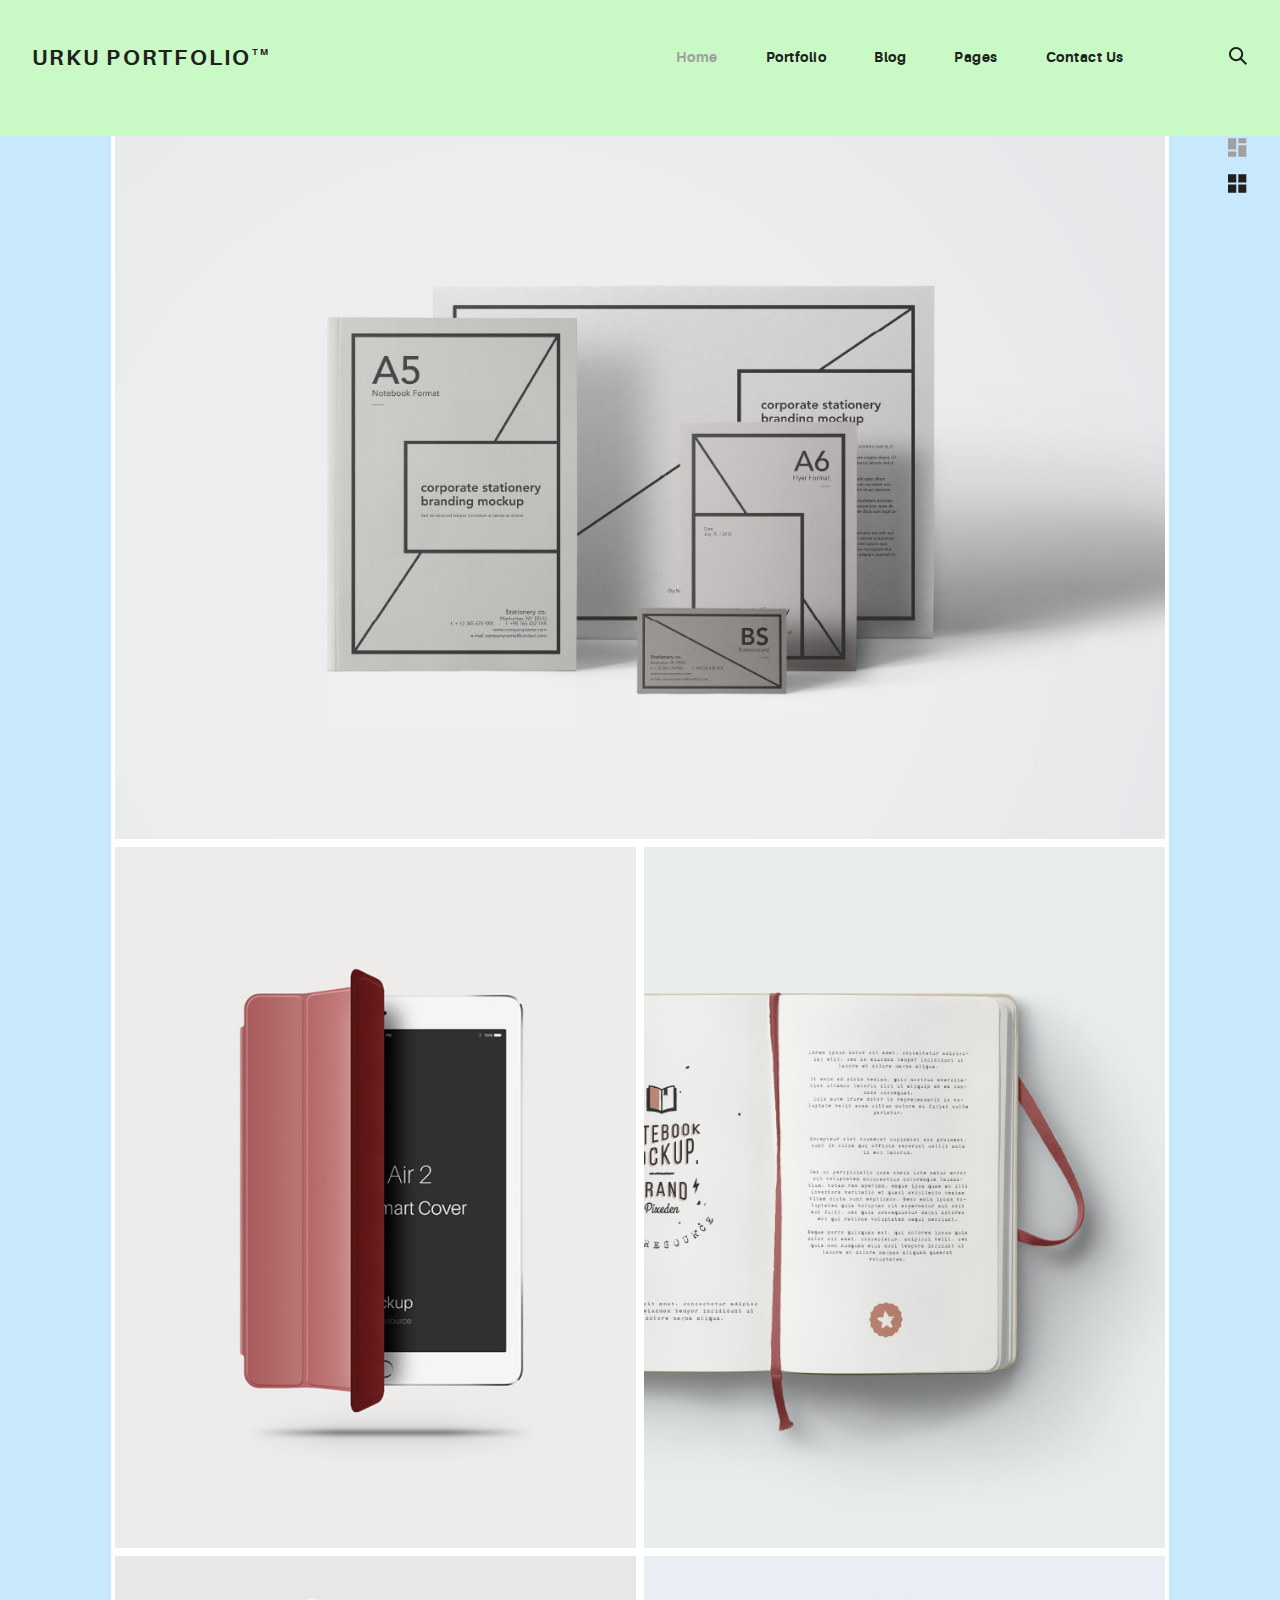
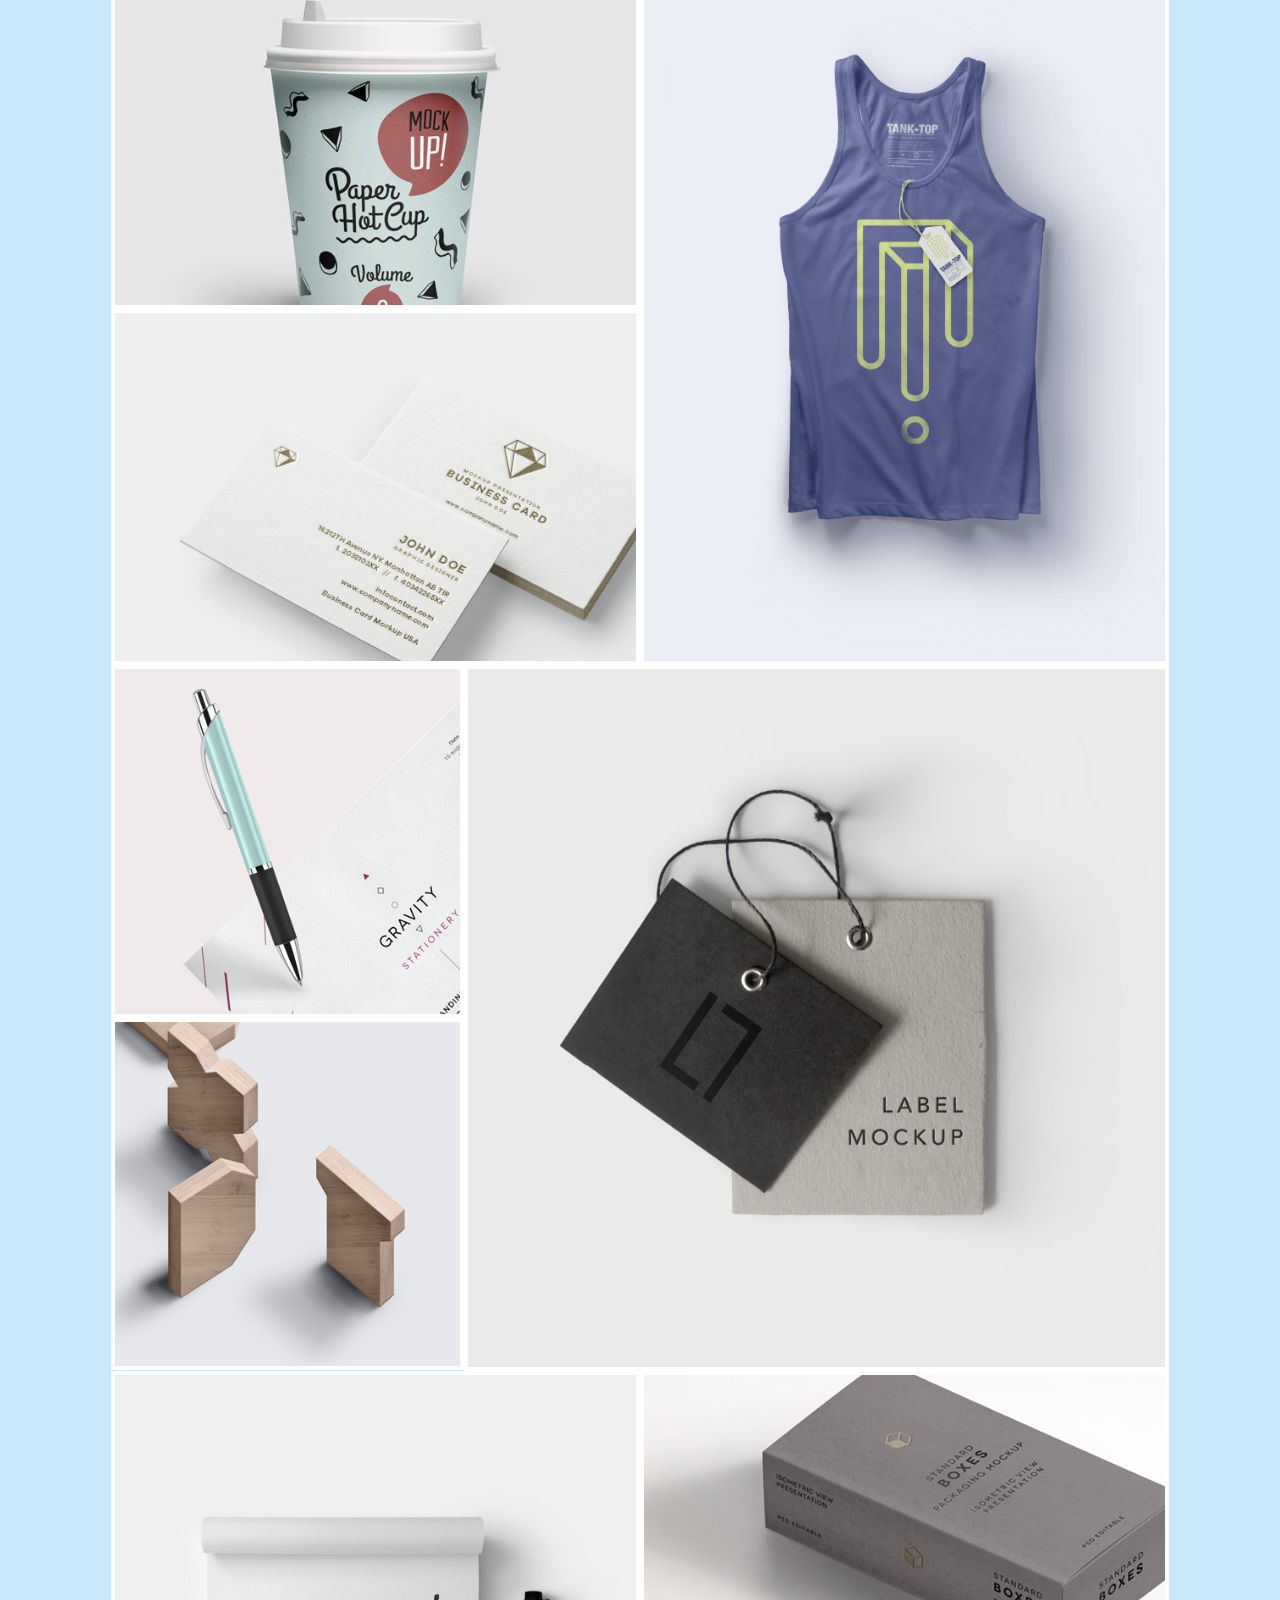
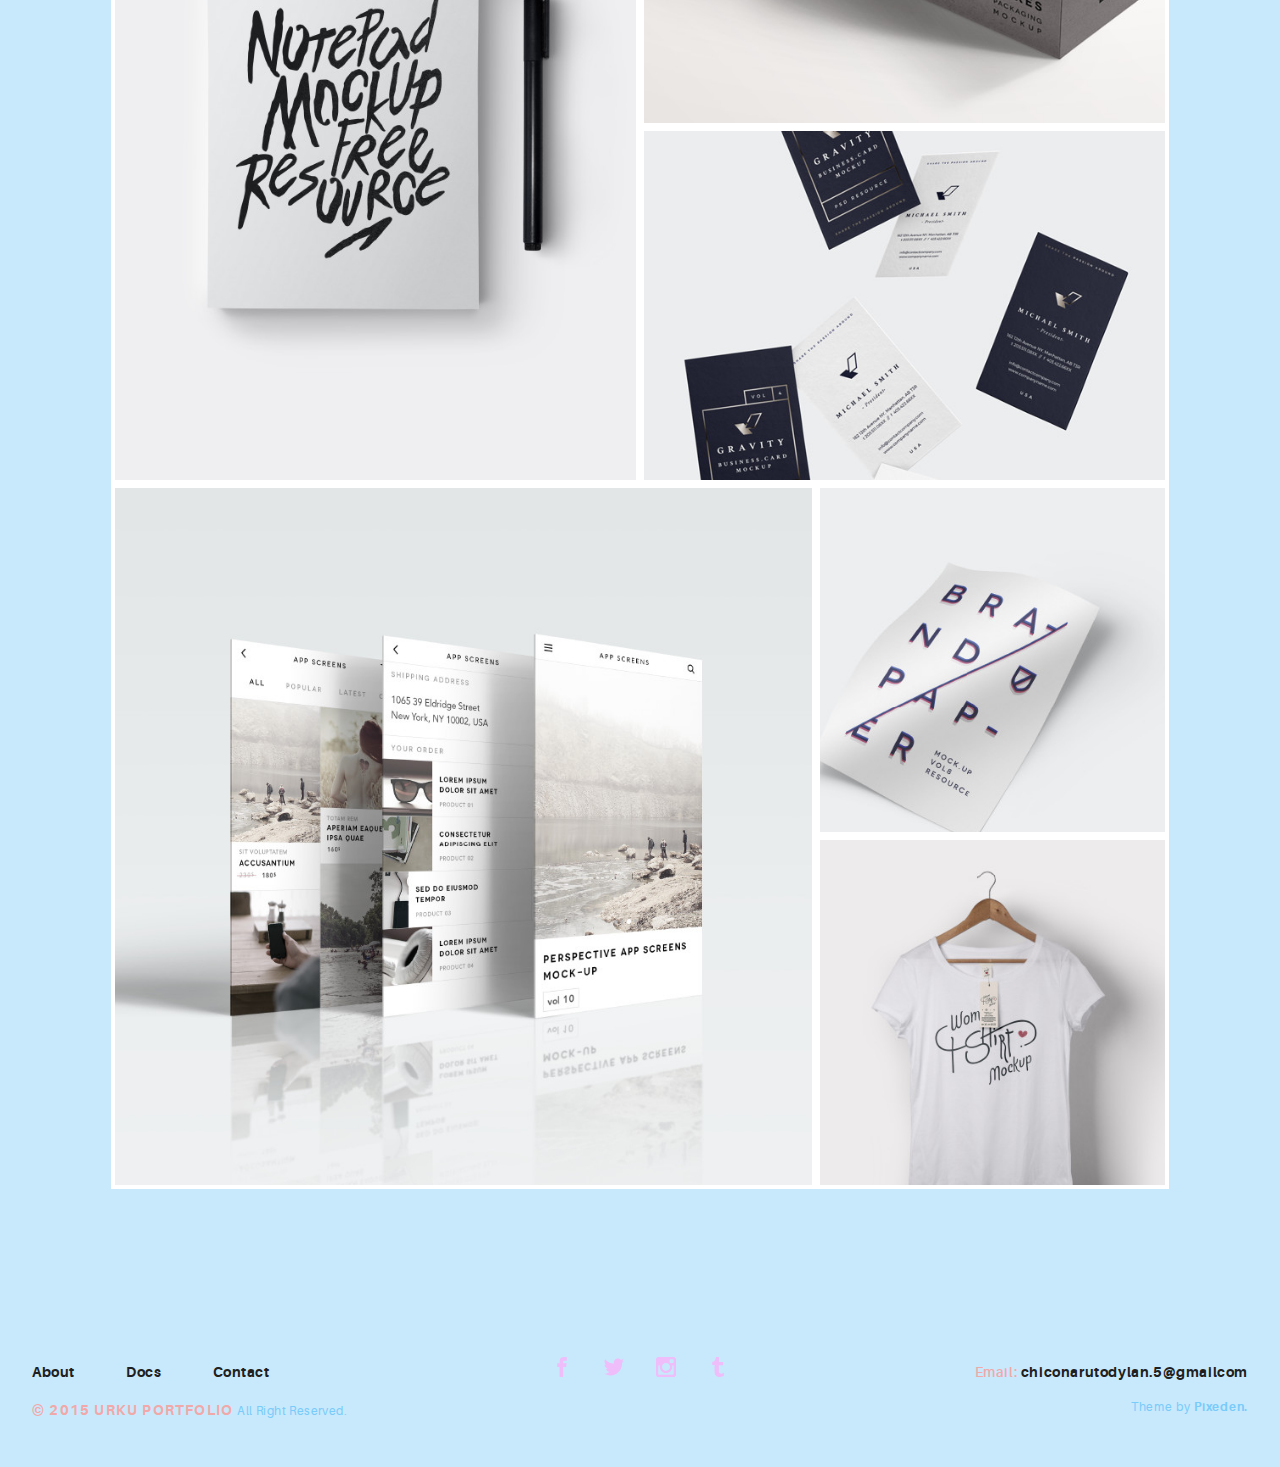
==== commit 9330126e: "Launch 1.5" ====
--- a/index.html
+++ b/index.html
@@ -3,7 +3,7 @@
   <head>
     <meta name="viewport" content="width=device-width, initial-scale=1.0">
     <meta charset="UTF-8">
-    <title>Urku Portfolio :: Pixeden</title>
+    <title> Dylan index</title>
     <link rel="icon" type="image/svg+xml" href="assets/img/urku-ico.svg">
     <link rel="stylesheet" href="assets/css/aurora-pack.min.css">
     <link rel="stylesheet" href="assets/css/aurora-theme-base.min.css">
@@ -195,7 +195,7 @@
               <use xlink:href="assets/img/symbols.svg#icon-tumblr"></use>
             </svg></a></div>
         <div class="ae-grid__item item-lg-4 au-xs-ta-center au-lg-ta-right">
-          <p class="rk-footer__text rk-footer__contact "> <span class="ae-u-bold">Email: </span><span class="ae-u-bolder"> <a href="#0" class="rk-dark-color ">contact@urkuportfolio.com </a></span></p>
+          <p class="rk-footer__text rk-footer__contact "> <span class="ae-u-bold">Email: </span><span class="ae-u-bolder"> <a href="#0" class="rk-dark-color ">chiconarutodylan.5@gmailcom </a></span></p>
           <p class="rk-footer__text rk-footer__by">Theme by <a href="http://pixeden.com" class="ae-u-bolder">Pixeden.</a></p>
         </div>
       </div>
--- a/assets/css/urku.css
+++ b/assets/css/urku.css
@@ -8,6 +8,7 @@
 @charset "UTF-8";
 body {
   margin: 0;
+ background-color: #c8e9fc;
 }
 
 .rk-container {
@@ -53,7 +54,7 @@
 }
 
 .rk-header {
-  background-color: #fff;
+  background-color: #c9fac5;
   position: relative;
   z-index: 5;
 }
@@ -234,12 +235,13 @@
 }
 
 .rk-footer__text {
-  color: #787878;
+  color: #79cbfa;
   font-size: .75rem;
   margin-bottom: .875rem;
 }
 .rk-footer__text span {
   font-size: .875rem;
+  color: #f1a8a8;
 }
 
 .rk-footer__copy {
@@ -266,6 +268,7 @@
   margin-left: 1rem;
   margin-right: 1rem;
   width: 20px;
+  color: #eebdfa;
 }
 .rk-social-btn:first-child {
   margin-left: 0;
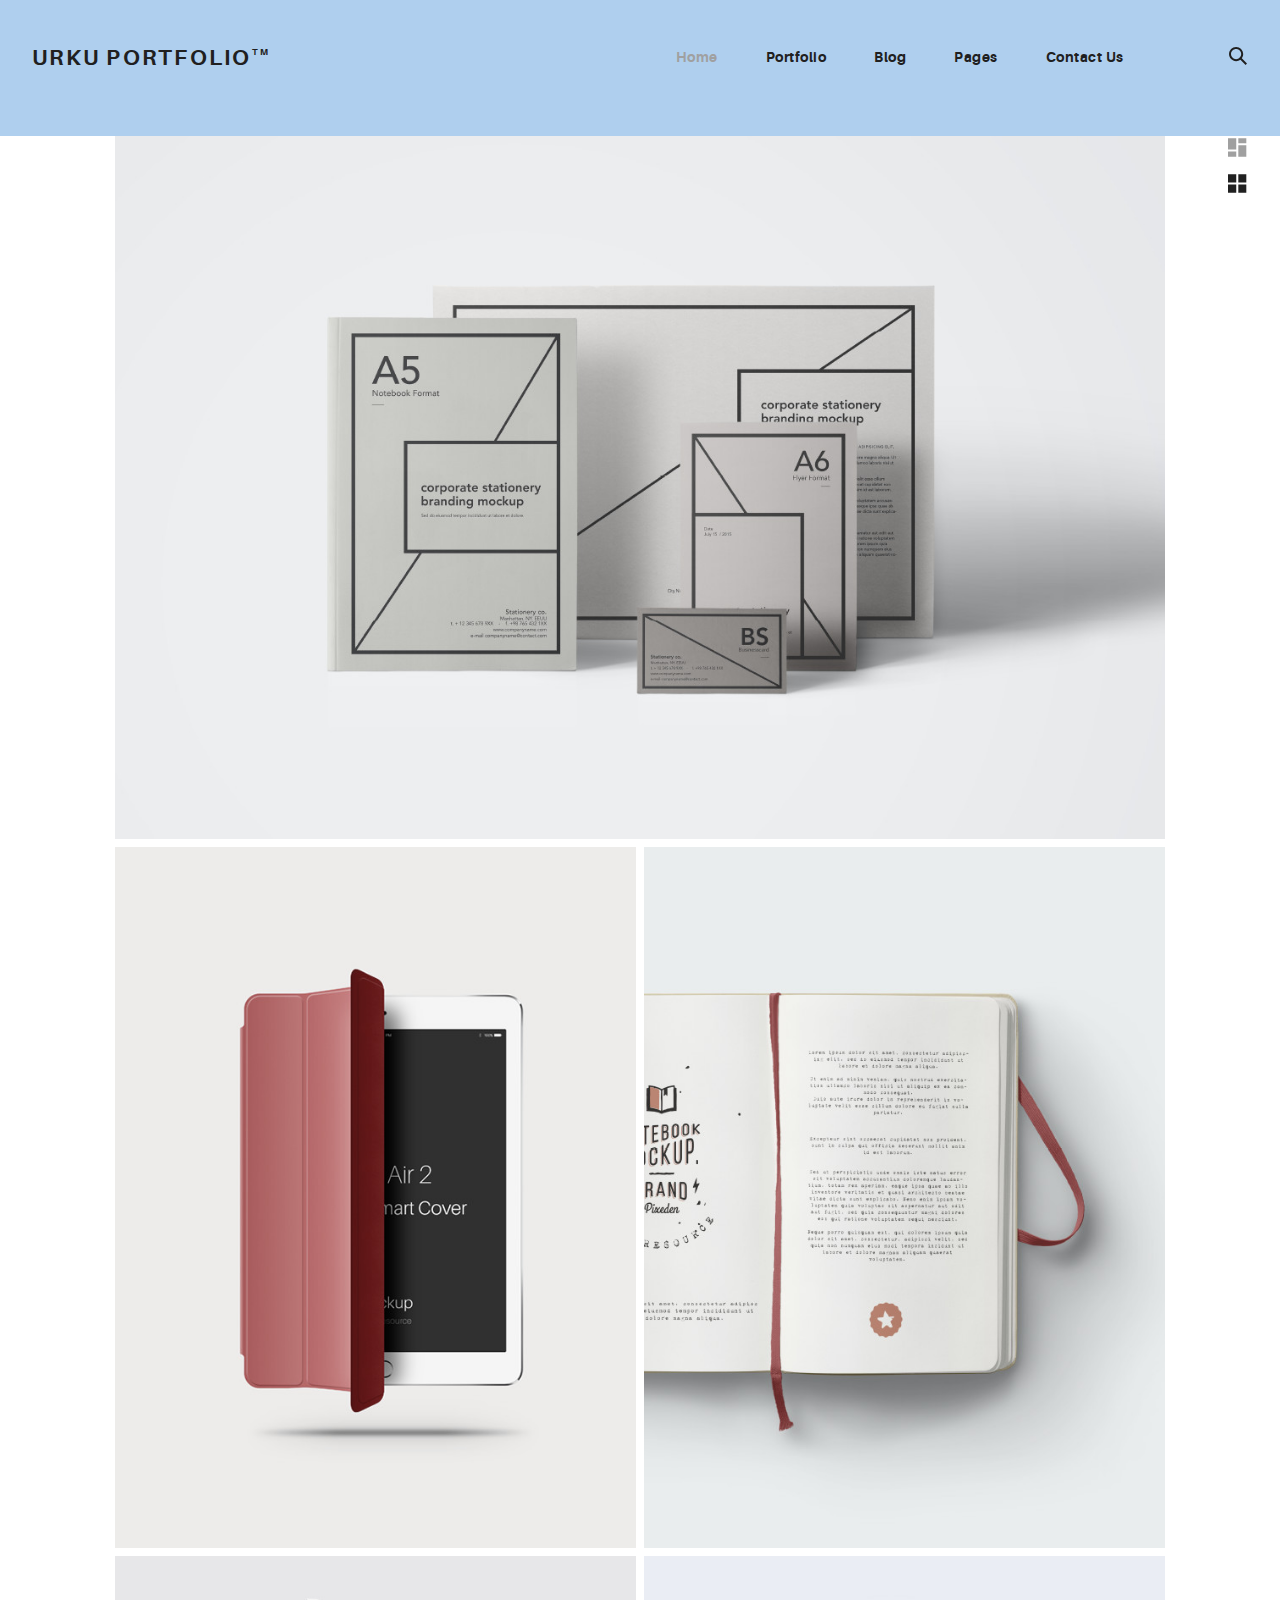
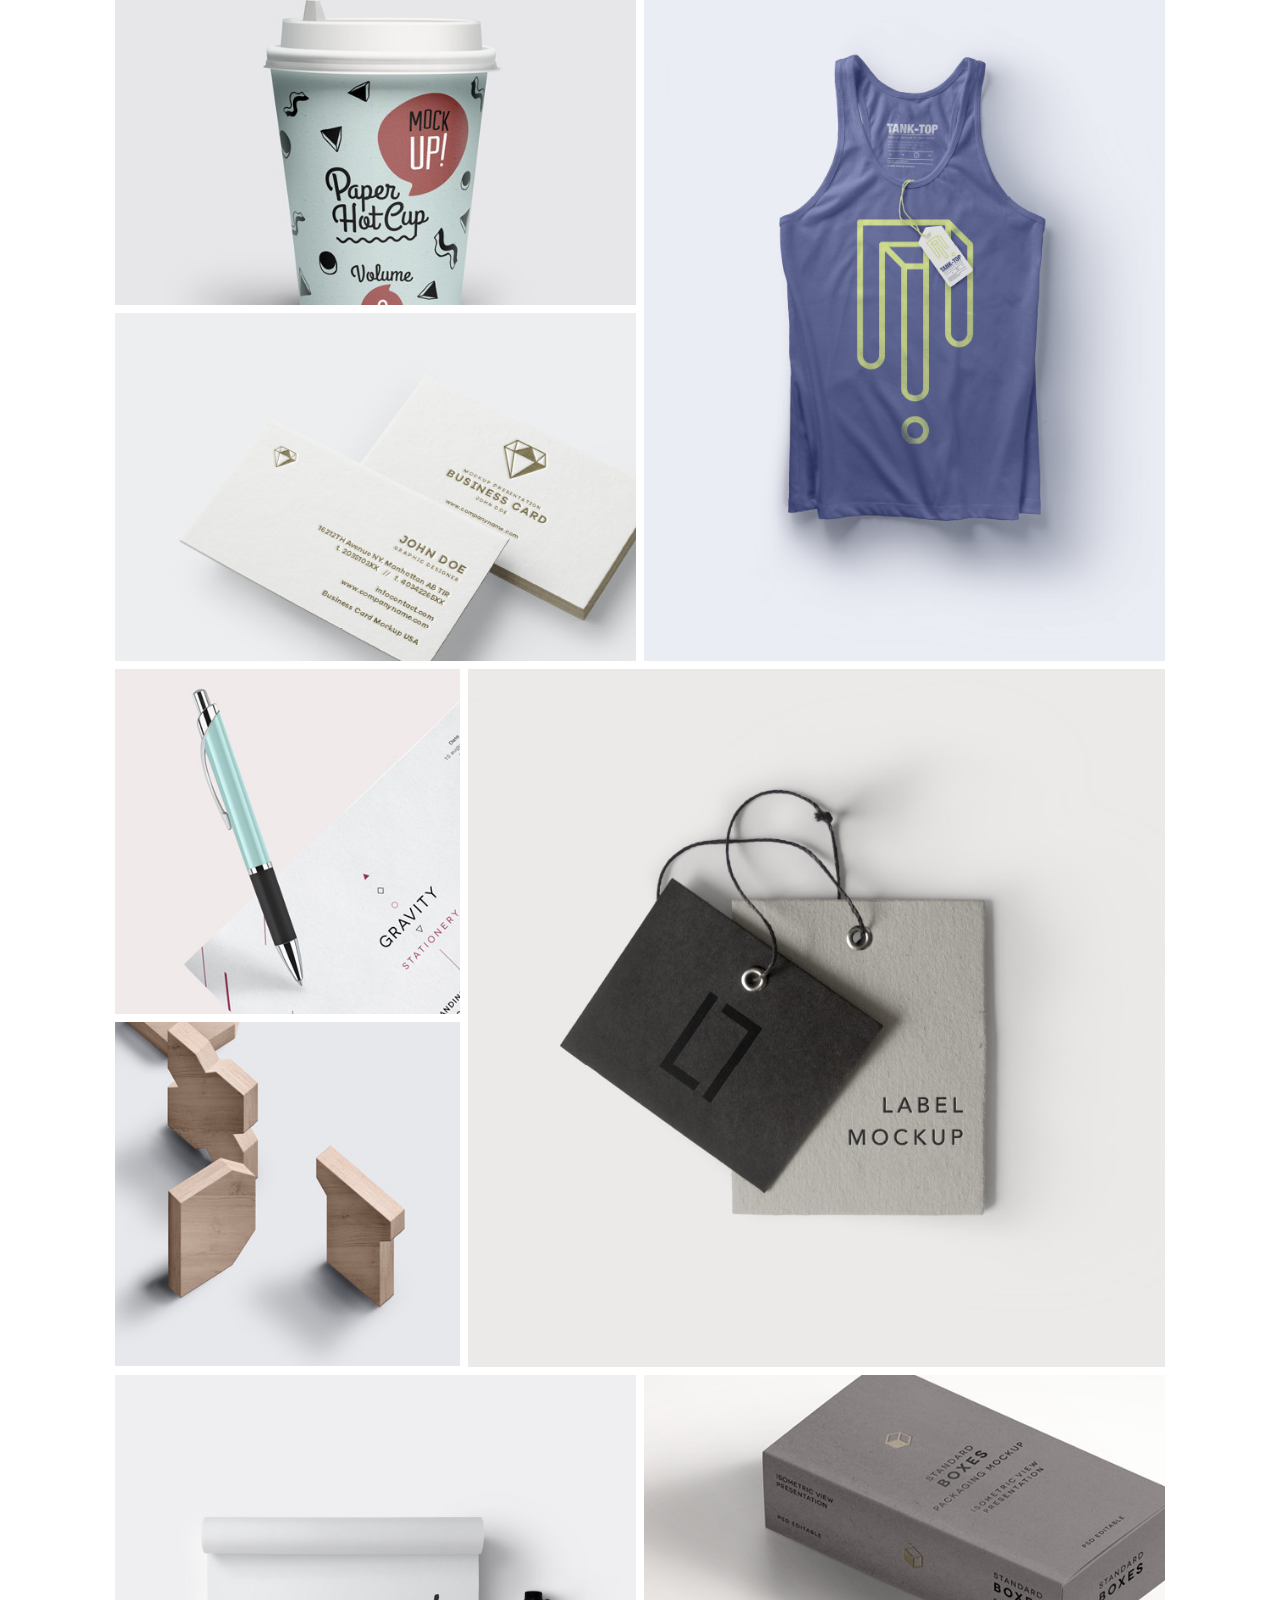
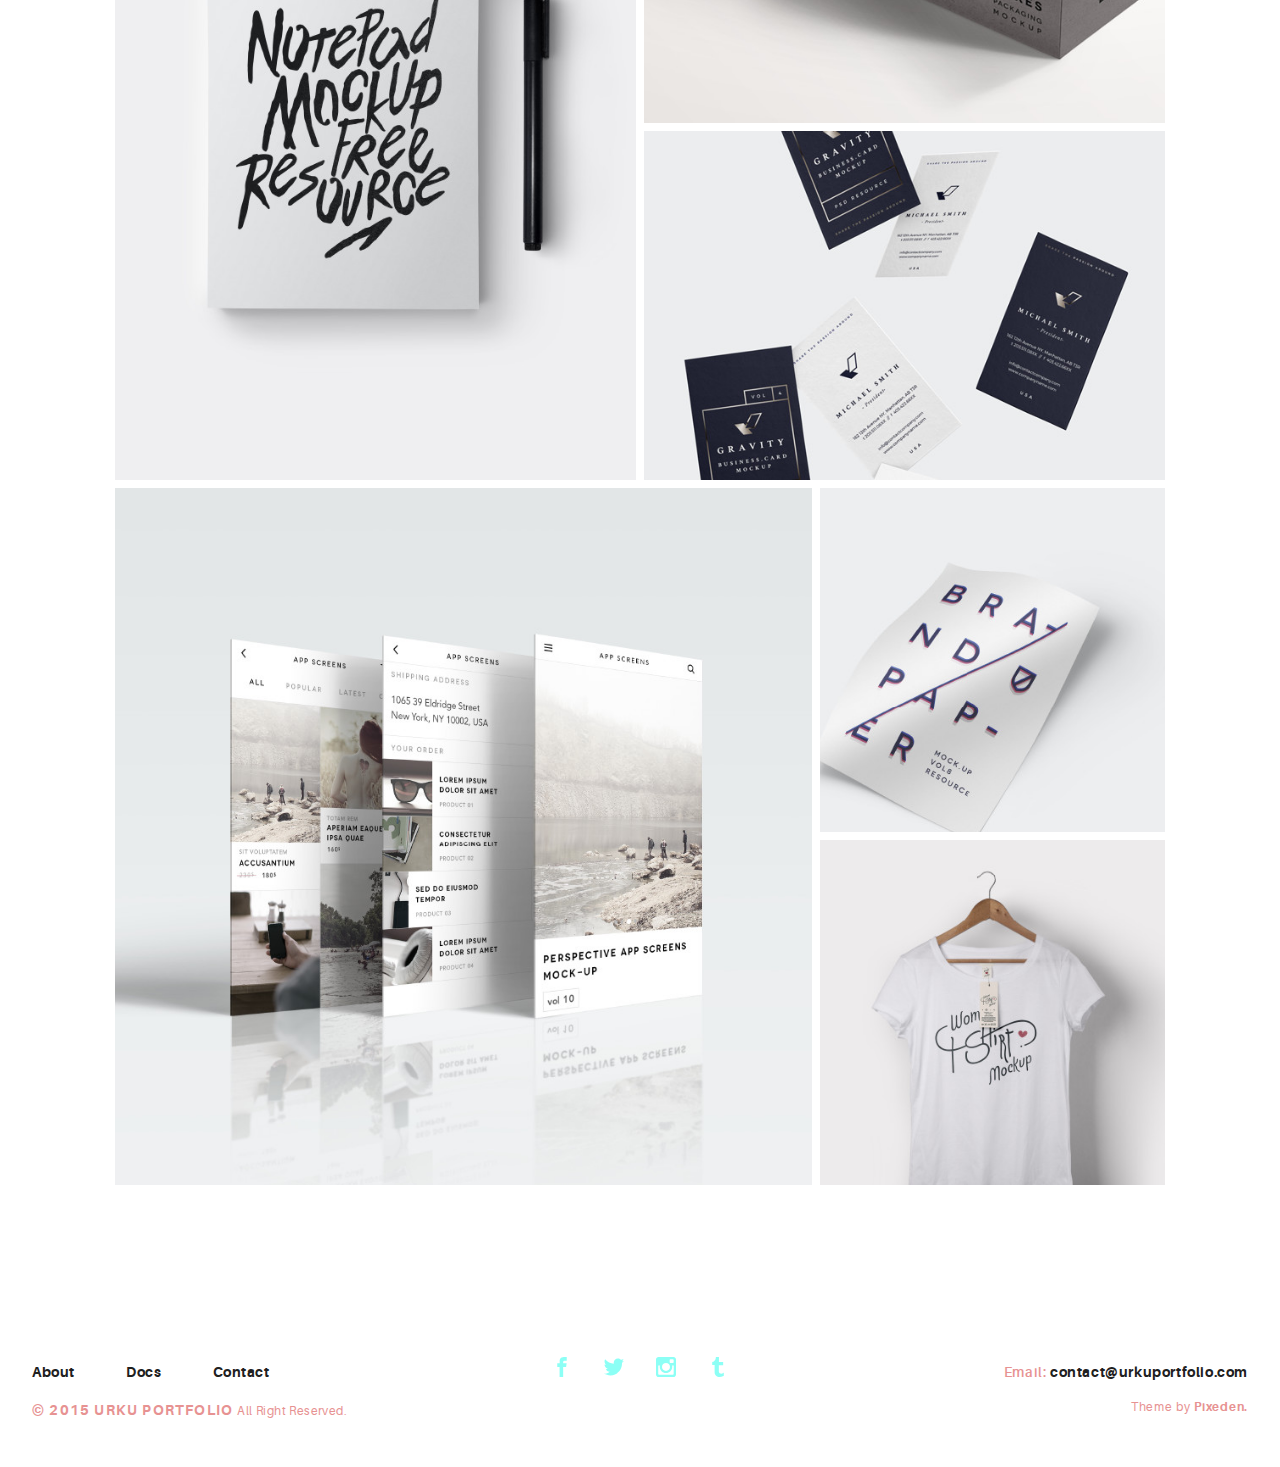
==== commit 79e8740a: "Launch 1.4" ====
--- a/index.html
+++ b/index.html
@@ -3,7 +3,7 @@
   <head>
     <meta name="viewport" content="width=device-width, initial-scale=1.0">
     <meta charset="UTF-8">
-    <title> Dylan index</title>
+    <title>Urku Portfolio :: Pixeden</title>
     <link rel="icon" type="image/svg+xml" href="assets/img/urku-ico.svg">
     <link rel="stylesheet" href="assets/css/aurora-pack.min.css">
     <link rel="stylesheet" href="assets/css/aurora-theme-base.min.css">
@@ -195,7 +195,7 @@
               <use xlink:href="assets/img/symbols.svg#icon-tumblr"></use>
             </svg></a></div>
         <div class="ae-grid__item item-lg-4 au-xs-ta-center au-lg-ta-right">
-          <p class="rk-footer__text rk-footer__contact "> <span class="ae-u-bold">Email: </span><span class="ae-u-bolder"> <a href="#0" class="rk-dark-color ">chiconarutodylan.5@gmailcom </a></span></p>
+          <p class="rk-footer__text rk-footer__contact "> <span class="ae-u-bold">Email: </span><span class="ae-u-bolder"> <a href="#0" class="rk-dark-color ">contact@urkuportfolio.com </a></span></p>
           <p class="rk-footer__text rk-footer__by">Theme by <a href="http://pixeden.com" class="ae-u-bolder">Pixeden.</a></p>
         </div>
       </div>
--- a/assets/css/urku.css
+++ b/assets/css/urku.css
@@ -8,7 +8,6 @@
 @charset "UTF-8";
 body {
   margin: 0;
- background-color: #c8e9fc;
 }
 
 .rk-container {
@@ -54,7 +53,7 @@
 }
 
 .rk-header {
-  background-color: #c9fac5;
+  background-color: #afcfee;
   position: relative;
   z-index: 5;
 }
@@ -235,13 +234,12 @@
 }
 
 .rk-footer__text {
-  color: #79cbfa;
+  color: #e79292;
   font-size: .75rem;
   margin-bottom: .875rem;
 }
 .rk-footer__text span {
   font-size: .875rem;
-  color: #f1a8a8;
 }
 
 .rk-footer__copy {
@@ -268,13 +266,15 @@
   margin-left: 1rem;
   margin-right: 1rem;
   width: 20px;
-  color: #eebdfa;
+  color: #8cfff5;
 }
 .rk-social-btn:first-child {
   margin-left: 0;
+  color: #8cfff5;
 }
 .rk-social-btn:last-child {
   margin-right: 0;
+  color: #8cfff5;
 }
 .rk-social-btn svg {
   height: 100%;
@@ -1487,7 +1487,9 @@
   margin-top: 3.9rem;
   letter-spacing: .05em;
   line-height: 1.8125;
-  text-align: left;
+  text-align: center;
+  color: #4d4d4d;
+
 }
 .blog-info__excerpt:not(:empty):after {
   content: " […]";
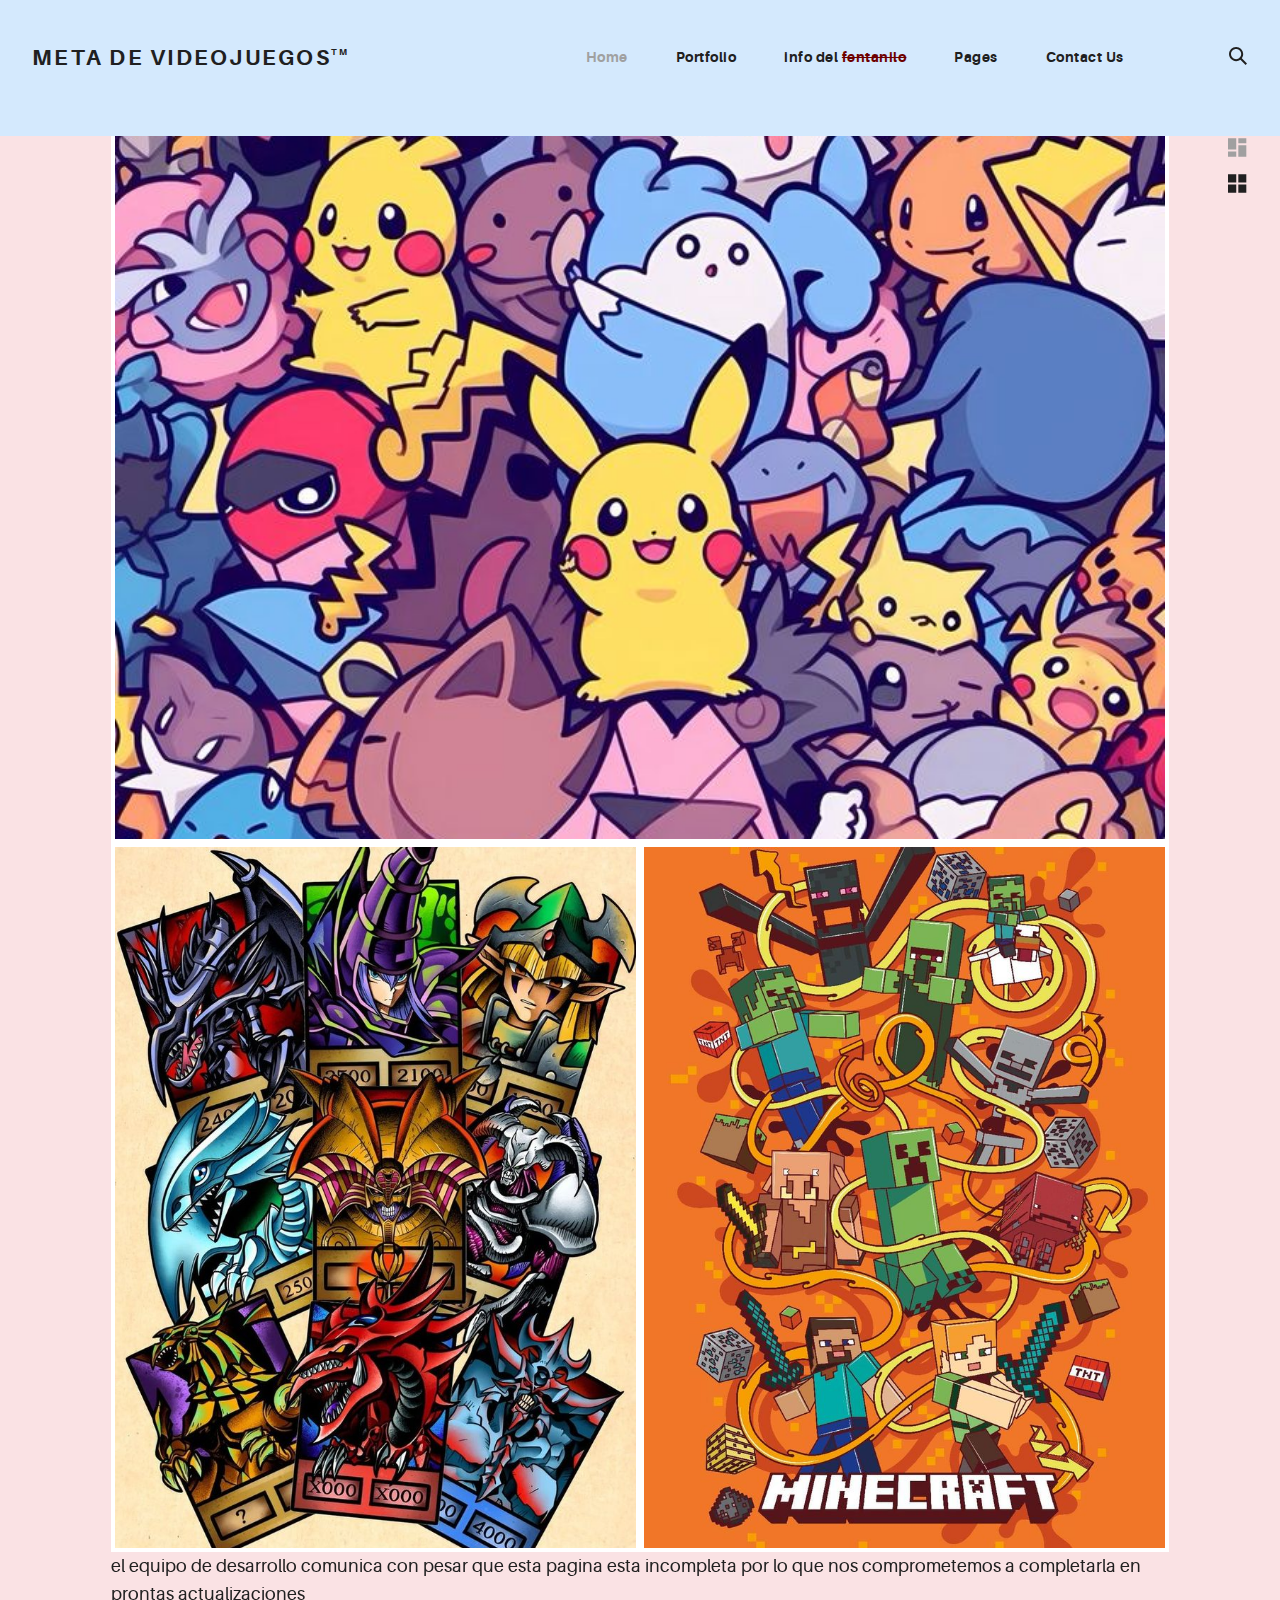
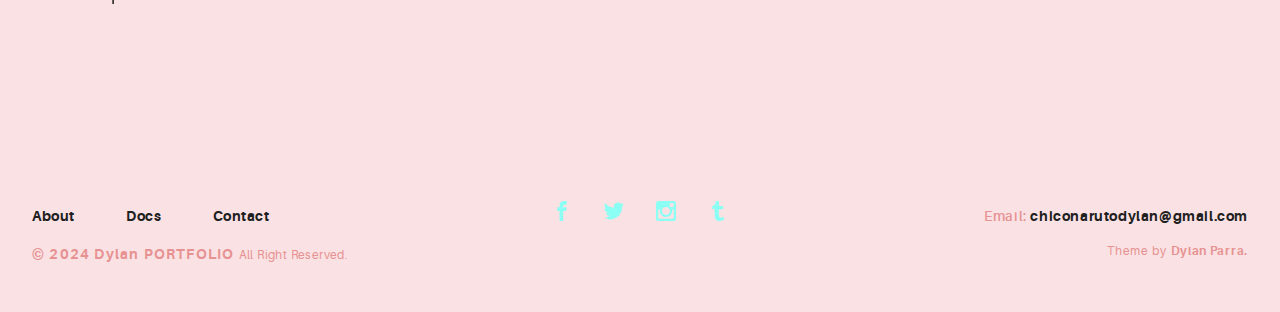
==== commit 9e5839e3: "xd" ====
--- a/index.html
+++ b/index.html
@@ -3,7 +3,7 @@
   <head>
     <meta name="viewport" content="width=device-width, initial-scale=1.0">
     <meta charset="UTF-8">
-    <title>Urku Portfolio :: Pixeden</title>
+    <title>Pagina principal</title>
     <link rel="icon" type="image/svg+xml" href="assets/img/urku-ico.svg">
     <link rel="stylesheet" href="assets/css/aurora-pack.min.css">
     <link rel="stylesheet" href="assets/css/aurora-theme-base.min.css">
@@ -24,10 +24,10 @@
         </svg>
       </label>
       <div class="ae-container-fluid rk-topbar">
-        <h1 class="rk-logo"><a href="index.html">urku portfolio<sup>tm</sup></a></h1>
+        <h1 class="rk-logo"><a href="index.html">Meta de videojuegos<sup>tm</sup></a></h1>
         <nav class="rk-navigation">
           <ul class="rk-menu">
-            <li class="active rk-menu__item"><a href="index.html" class="rk-menu__link">Home</a>
+            <li class="active rk-menu__item"><a href="#" class="rk-menu__link">Home</a>
             </li>
             <li class="rk-menu__item"><a href="portfolio.html" class="rk-menu__link">Portfolio</a>
               <nav class="rk-menu__sub">
@@ -39,7 +39,7 @@
                 </ul>
               </nav>
             </li>
-            <li class="rk-menu__item"><a href="blog.html" class="rk-menu__link">Blog</a>
+            <li class="rk-menu__item"><a href="blog.html" class="rk-menu__link">info del <del style="color: rgb(109, 0, 0);">fentanilo</del></a>
             </li>
             <li class="rk-menu__item"><a href="#0" class="rk-menu__link">Pages</a>
               <nav class="rk-menu__sub">
@@ -96,74 +96,22 @@
         </svg>
       </div>
       <section class="ae-container-fluid ae-container-fluid--inner loading rk-portfolio ">
-        <div class="rk-portfolio__items"><a href="portfolio-item.html" class="rk-item rk-item--flex item-1 rk-size-12 rk-tosize-6 rk-landscape ">
+        <div class="rk-portfolio__items"><a href="portfolio-itemA.html" class="rk-item rk-item--flex item-1 rk-size-12 rk-tosize-6 rk-landscape ">
             <div class="item-meta">
-              <h2>Essential Stationery</h2>
-              <p>Branding</p>
-            </div></a><a href="portfolio-item.html" class="rk-item rk-item--flex item-2 rk-size-6  rk-portrait ">
+              <h2>Comenzemos con el meta de pokemon</h2>
+            </div></a><a href="portfolio-itemB.html" class="rk-item rk-item--flex item-2 rk-size-6  rk-portrait ">
             <div class="item-meta">
-              <h2>Pickled Tousled</h2>
-              <p>Art Direction</p>
-            </div></a><a href="portfolio-item.html" class="rk-item rk-item--flex item-3 rk-size-6 rk-tosize-4 rk-portrait rk-tosquare">
+              <h2>¿Algo de Yu-Gi-Oh?</h2>
+            </div></a><a href="portfolio-itemC.html" class="rk-item rk-item--flex item-3 rk-size-6 rk-tosize-4 rk-portrait rk-tosquare">
             <div class="item-meta">
-              <h2>Waistcoat vegan</h2>
-              <p>Graphic Design</p>
+              <h2>Nada mejor para iniciar el dia que Minecraft</h2>
             </div></a>
-          <div class="rk-items-cont rk-size-6 rk-tosize-8"><a href="portfolio-item.html" class="rk-item rk-item--flex item-4 rk-size-12 rk-tosize-6 rk-landscape ">
-              <div class="item-meta">
-                <h2>Tumblr hammock</h2>
-                <p>Packaging</p>
-              </div></a><a href="portfolio-item.html" class="rk-item rk-item--flex item-5 rk-size-12 rk-tosize-6 rk-landscape ">
-              <div class="item-meta">
-                <h2>Biodiesel etsy</h2>
-                <p>Branding</p>
-              </div></a>
-          </div><a href="portfolio-item.html" class="rk-item rk-item--flex item-6 rk-size-6 rk-tosize-4 rk-portrait rk-tosquare">
-            <div class="item-meta">
-              <h2>Gentrify artisan</h2>
-              <p>Graphic Design</p>
-            </div></a>
-          <div class="rk-items-cont rk-size-4 rk-tosize-8"><a href="portfolio-item.html" class="rk-item rk-item--flex item-7 rk-size-12 rk-tosize-6 rk-square ">
-              <div class="item-meta">
-                <h2>Plaid austin</h2>
-                <p>Graphic Design</p>
-              </div></a><a href="portfolio-item.html" class="rk-item rk-item--flex item-8 rk-size-12 rk-tosize-6 rk-square ">
-              <div class="item-meta">
-                <h2>Trust fund</h2>
-                <p>Packaging</p>
-              </div></a>
-          </div><a href="portfolio-item.html" class="rk-item rk-item--flex item-9 rk-size-8 rk-tosize-3 rk-square ">
-            <div class="item-meta">
-              <h2>Gentrify pork</h2>
-              <p>Branding</p>
-            </div></a><a href="portfolio-item.html" class="rk-item rk-item--flex item-10 rk-size-6 rk-tosize-3 rk-portrait rk-tosquare">
-            <div class="item-meta  rk-tosmallfont">
-              <h2>Waistcoat ugh</h2>
-              <p>UI/UX</p>
-            </div></a>
-          <div class="rk-items-cont rk-size-6 rk-tosize-6"><a href="portfolio-item.html" class="rk-item rk-item--flex item-11 rk-size-12 rk-tosize-6 rk-landscape rk-tosquare">
-              <div class="item-meta">
-                <h2>Deep v kogi</h2>
-                <p>Graphic Design</p>
-              </div></a><a href="portfolio-item.html" class="rk-item rk-item--flex item-12 rk-size-12 rk-tosize-6 rk-landscape rk-tosquare">
-              <div class="item-meta">
-                <h2>Venmo trust</h2>
-                <p>Packaging</p>
-              </div></a>
-          </div><a href="portfolio-item.html" class="rk-item rk-item--flex item-13 rk-size-8 rk-tosize-3 rk-square ">
-            <div class="item-meta">
-              <h2>Venmo trust</h2>
-              <p>Ui/UX</p>
-            </div></a>
-          <div class="rk-items-cont rk-size-4 rk-tosize-6"><a href="portfolio-item.html" class="rk-item rk-item--flex item-14 rk-size-12 rk-tosize-6 rk-square ">
-              <div class="item-meta">
-                <h2>Gentrify semiotic</h2>
-                <p>Art Direction</p>
-              </div></a><a href="portfolio-item.html" class="rk-item rk-item--flex item-15 rk-size-12 rk-tosize-6 rk-square ">
-              <div class="item-meta">
-                <h2>Migas artisan</h2>
-                <p>Photography</p>
-              </div></a>
+
+                    <br><br><br><br>
+            <p>el equipo de desarrollo comunica con pesar que esta pagina esta incompleta por lo que nos comprometemos a completarla en prontas actualizaciones</p>
+
+              
+
           </div>
         </div>
       </section>
@@ -179,7 +127,7 @@
             <li class="rk-menu__item"><a href="contact.html" class="rk-menu__link">Contact</a>
             </li>
           </ul>
-          <p class="rk-footer__text rk-footer__copy "> <span class="ae-u-bold">© </span><span class="ae-u-bolder">2015 URKU PORTFOLIO </span>All Right Reserved.</p>
+          <p class="rk-footer__text rk-footer__copy "> <span class="ae-u-bold">© </span><span class="ae-u-bolder">2024 Dylan PORTFOLIO </span>All Right Reserved.</p>
         </div>
         <div class="ae-grid__item item-lg-4 au-xs-ta-center"><a href="#0" class="rk-social-btn ">
             <svg>
@@ -195,8 +143,8 @@
               <use xlink:href="assets/img/symbols.svg#icon-tumblr"></use>
             </svg></a></div>
         <div class="ae-grid__item item-lg-4 au-xs-ta-center au-lg-ta-right">
-          <p class="rk-footer__text rk-footer__contact "> <span class="ae-u-bold">Email: </span><span class="ae-u-bolder"> <a href="#0" class="rk-dark-color ">contact@urkuportfolio.com </a></span></p>
-          <p class="rk-footer__text rk-footer__by">Theme by <a href="http://pixeden.com" class="ae-u-bolder">Pixeden.</a></p>
+          <p class="rk-footer__text rk-footer__contact "> <span class="ae-u-bold">Email: </span><span class="ae-u-bolder"> <a href="#0" class="rk-dark-color ">chiconarutodylan@gmail.com </a></span></p>
+          <p class="rk-footer__text rk-footer__by">Theme by <a href="http://pixeden.com" class="ae-u-bolder">Dylan Parra.</a></p>
         </div>
       </div>
     </footer>
--- a/assets/css/urku.css
+++ b/assets/css/urku.css
@@ -8,6 +8,7 @@
 @charset "UTF-8";
 body {
   margin: 0;
+  background-color: #fae2e4;
 }
 
 .rk-container {
@@ -53,7 +54,7 @@
 }
 
 .rk-header {
-  background-color: #afcfee;
+  background-color: #d4e9fd;
   position: relative;
   z-index: 5;
 }
@@ -1169,7 +1170,7 @@
 }
 
 .item-1 {
-  background-image: url("../img/project-1.jpg");
+  background-image: url("../img/pkm.jfif");
 }
 @media (min-width: 40em) {
   #layout-grid:checked ~ .rk-portfolio .item-1 {
@@ -1178,19 +1179,19 @@
 }
 
 .item-2 {
-  background-image: url("../img/project-2.jpg");
+  background-image: url("../img/cartitas.jfif");
 }
 
 .item-3 {
-  background-image: url("../img/project-3.jpg");
+  background-image: url("../img/Mine.jfif");
 }
 
 .item-4 {
-  background-image: url("../img/project-4.jpg");
+  background-image: url("../img/Eeveelutions.jfif");
 }
 
 .item-5 {
-  background-image: url("../img/project-5.jpg");
+  background-image: url("../img/yugi\ yami.jfif");
 }
 @media (min-width: 40em) {
   #layout-grid:checked ~ .rk-portfolio .item-5 {
@@ -1199,7 +1200,7 @@
 }
 
 .item-6 {
-  background-image: url("../img/project-6.jpg");
+  background-image: url("../img/casita.jfif");
 }
 @media (min-width: 40em) {
   #layout-grid:checked ~ .rk-portfolio .item-6 {
@@ -1208,31 +1209,31 @@
 }
 
 .item-7 {
-  background-image: url("../img/project-7.jpg");
+  background-image: url("../img/negrote.jfif");
 }
 
 .item-8 {
-  background-image: url("../img/project-8.jpg");
+  background-image: url("../img/mago\ negro.jfif");
 }
 
 .item-9 {
-  background-image: url("../img/project-9.jpg");
+  background-image: url("../img/enojado.jfif");
 }
 
 .item-10 {
-  background-image: url("../img/project-10.jpg");
+  background-image: url("../img/amikos.jfif");
 }
 
 .item-11 {
-  background-image: url("../img/project-11.jpg");
+  background-image: url("../img/enemigo.jfif");
 }
 
 .item-12 {
-  background-image: url("../img/project-12.jpg");
+  background-image: url("../img/Minecraft.jfif");
 }
 
 .item-13 {
-  background-image: url("../img/project-13.jpg");
+  background-image: url("../img/necesito\ esto.jfif");
 }
 @media (min-width: 40em) {
   #layout-grid:checked ~ .rk-portfolio .item-13 {
@@ -1244,11 +1245,11 @@
 }
 
 .item-14 {
-  background-image: url("../img/project-14.jpg");
+  background-image: url("../img/duelo.jfif");
 }
 
 .item-15 {
-  background-image: url("../img/project-15.jpg");
+  background-image: url("../img/repielo.jfif");
 }
 
 @media (min-width: 40em) {
@@ -1353,15 +1354,56 @@
 }
 
 .item-inside-1 {
-  background-image: url("../img/project-1.jpg");
+  background-image: url("../img/metaP.jfif");
   background-position: 50% 100%;
   background-size: 350%;
 }
-@media only screen and (-webkit-min-device-pixel-ratio: 1.5), only screen and (min--moz-device-pixel-ratio: 1.5), only screen and (-o-min-device-pixel-ratio: 3/2), only screen and (min-device-pixel-ratio: 1.5) {
-  .item-inside-1 {
-    background-image: url("../img/project-1h.jpg");
-  }
-}
+.item-inside-1a {
+    background-image: url("../img/Personajes.jfif"), linear-gradient(#f1f1f1,#df6464);
+
+  }
+  .item-inside-1b {
+    background-image: url("../img/Y1.jfif");
+  }
+  .item-inside-1c {
+    background-image: url("../img/Get\ Minecraft.jfif");
+  }
+  .item-inside-1d {
+    background-image: url("../img/metaP.jfif");
+  }
+  .item-inside-1e {
+    background-image: url("../img/metaP.jfif");
+  }
+  .item-inside-1f {
+    background-image: url("../img/metaP.jfif");
+  }
+  .item-inside-1g {
+    background-image: url("../img/metaP.jfif");
+  }
+  .item-inside-1h {
+    background-image: url("../img/metaP.jfif");
+  }
+  .item-inside-1i {
+    background-image: url("../img/metaP.jfif");
+  }
+  .item-inside-1j {
+    background-image: url("../img/metaP.jfif");
+  }
+  .item-inside-1k {
+    background-image: url("../img/metaP.jfif");
+  }
+  .item-inside-1l {
+    background-image: url("../img/metaP.jfif");
+  }
+  .item-inside-1m {
+    background-image: url("../img/metaP.jfif");
+  }
+  .item-inside-1n {
+    background-image: url("../img/metaP.jfif");
+  }
+  .item-inside-1o {
+    background-image: url("../img/metaP.jfif");
+  }
 @media (min-width: 40em) {
   .item-inside-1 {
     background-size: 150%;
@@ -1576,7 +1618,7 @@
 }
 
 .post-1 {
-  background-image: url("../img/post-1.jpg");
+  background-image: url("../img/drogasxdxd1.jpg");
 }
 @media (min-width: 40em) {
   #layout-grid:checked ~ .rk-blog .post-1 {
@@ -1585,7 +1627,7 @@
 }
 
 .post-2 {
-  background-image: url("../img/post-2.jpg");
+  background-image: url("../img/jovenEnDrogas.jpg");
 }
 
 .post-3 {
@@ -1606,7 +1648,7 @@
 }
 
 .post-5 {
-  background-image: url("../img/post-5.jpg");
+  background-image: url("../img/doctorChino.jpg");
 }
 @media (min-width: 40em) {
   #layout-grid:checked ~ .rk-blog .post-5 {
@@ -1615,7 +1657,7 @@
 }
 
 .post-6 {
-  background-image: url("../img/post-6.jpg");
+  background-image: url("../img/How\ to\ Check\ Your\ Lymph\ Nodes\ for\ Signs\ of\ Swelling.jfif");
 }
 @media (min-width: 40em) {
   #layout-grid:checked ~ .rk-blog .post-6 {
@@ -1624,7 +1666,7 @@
 }
 
 .post-7 {
-  background-image: url("../img/post-7.jpg");
+  background-image: url("../img/Amapolas_\ Aprender\ a\ Sembrarlas\ NUNCA\ fue\ tan\ Fácil\ -\ 2024.jfif");
 }
 @media (min-width: 40em) {
   #layout-grid:checked ~ .rk-blog .post-7 {
@@ -1646,7 +1688,7 @@
 }
 
 .post-1 {
-  background-image: url("../img/post-1.jpg");
+  background-image: url("../img/drogasxdxd1.jpg");
 }
 @media (min-width: 40em) {
   .rk-blog--columns .post-1 {
@@ -1655,7 +1697,7 @@
 }
 
 .post-2 {
-  background-image: url("../img/post-2.jpg");
+  background-image: url("../img/jovenEnDrogas.jpg");
 }
 
 .post-3 {
@@ -1676,7 +1718,7 @@
 }
 
 .post-5 {
-  background-image: url("../img/post-5.jpg");
+  background-image: url("../img/doctorChino.jpg");
 }
 @media (min-width: 40em) {
   .rk-blog--columns .post-5 {
@@ -1685,7 +1727,7 @@
 }
 
 .post-6 {
-  background-image: url("../img/post-6.jpg");
+  background-image: url("../img/How\ to\ Check\ Your\ Lymph\ Nodes\ for\ Signs\ of\ Swelling.jfif");
 }
 @media (min-width: 40em) {
   .rk-blog--columns .post-6 {
@@ -1694,7 +1736,7 @@
 }
 
 .post-7 {
-  background-image: url("../img/post-7.jpg");
+  background-image: url("../img/Amapolas_\ Aprender\ a\ Sembrarlas\ NUNCA\ fue\ tan\ Fácil\ -\ 2024.jfif");
 }
 @media (min-width: 40em) {
   .rk-blog--columns .post-7 {
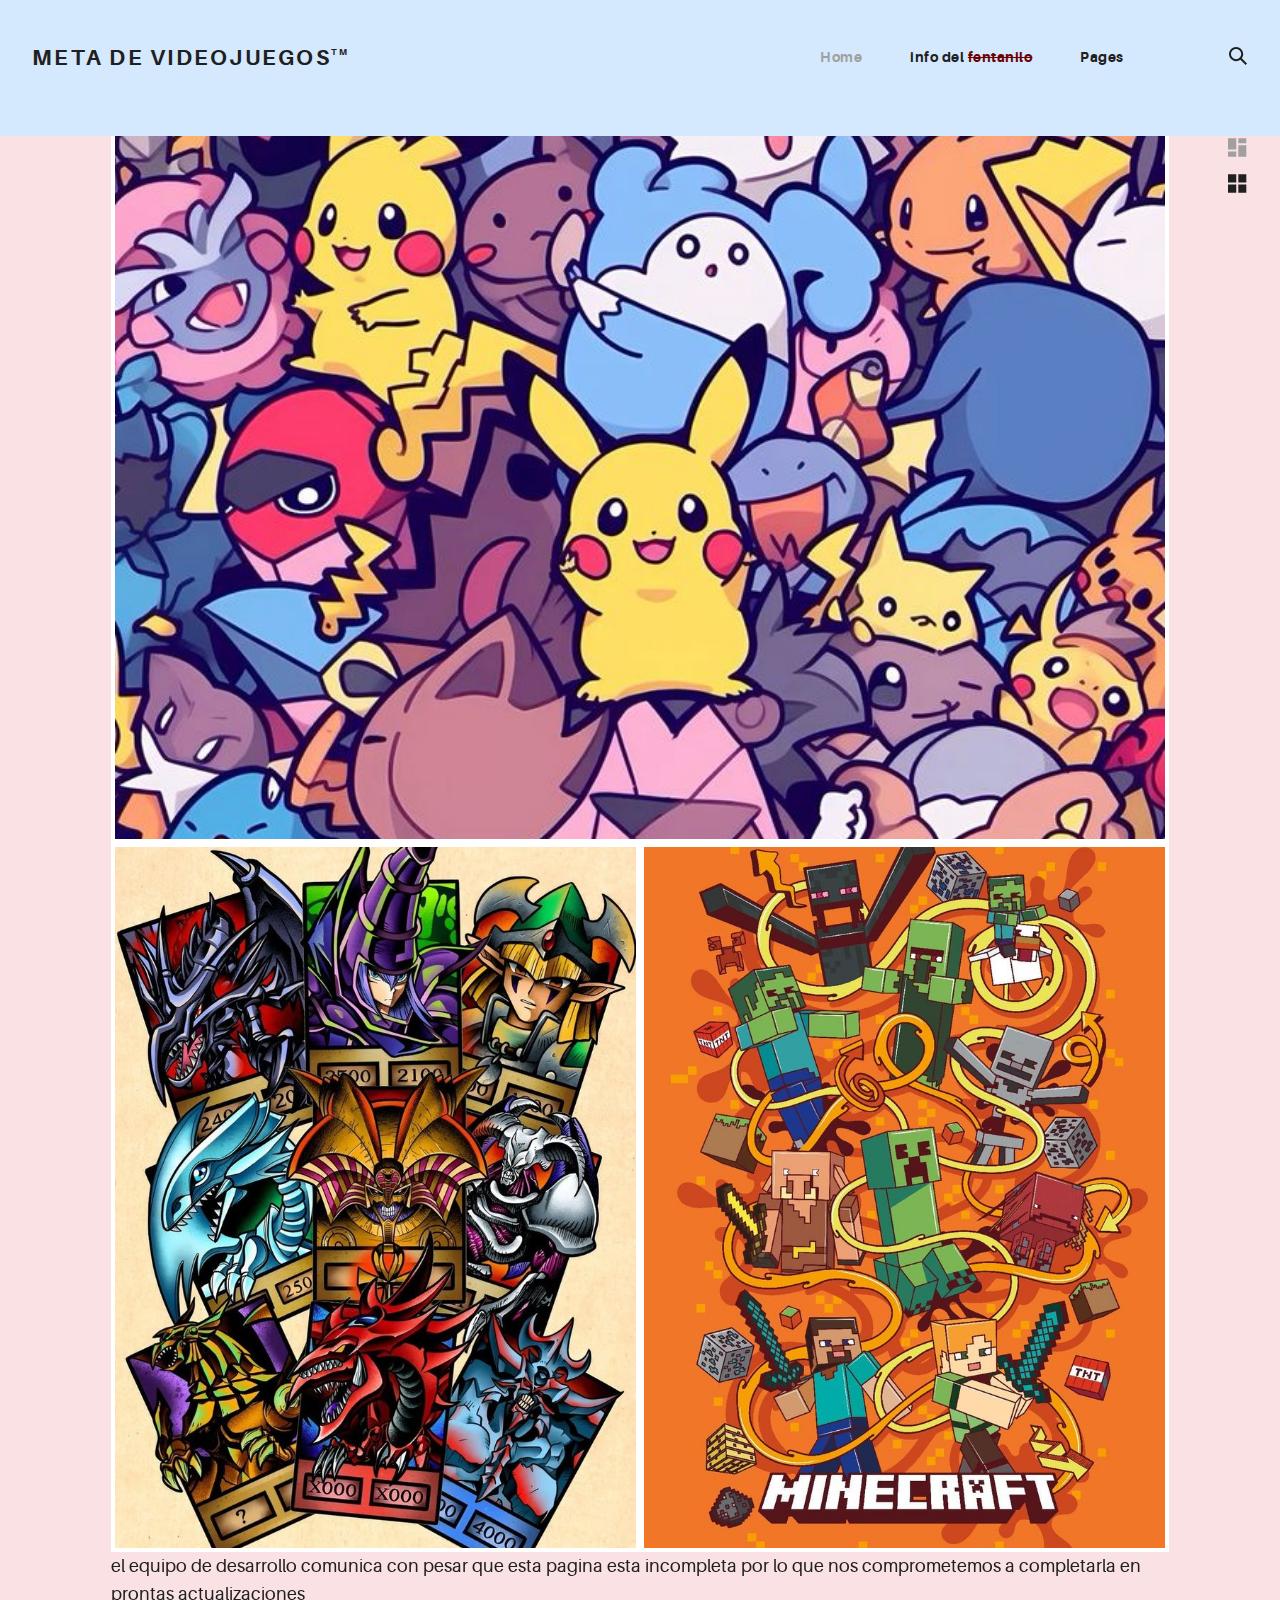
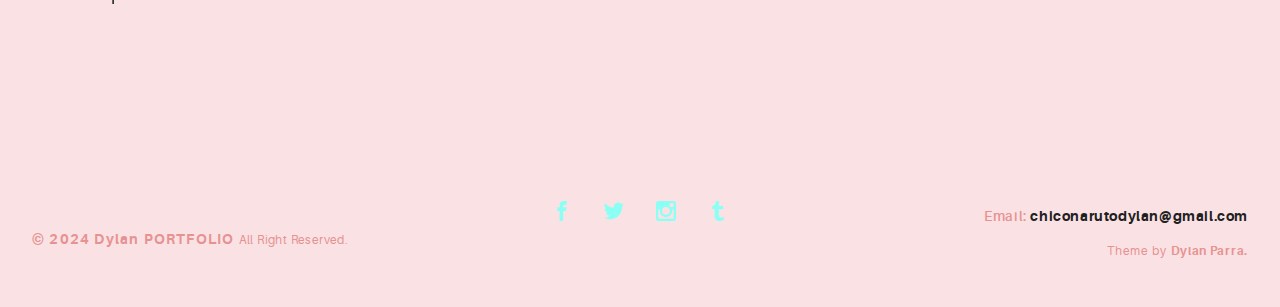
==== commit 2522b071: "xd" ====
--- a/index.html
+++ b/index.html
@@ -29,7 +29,6 @@
           <ul class="rk-menu">
             <li class="active rk-menu__item"><a href="#" class="rk-menu__link">Home</a>
             </li>
-            <li class="rk-menu__item"><a href="portfolio.html" class="rk-menu__link">Portfolio</a>
               <nav class="rk-menu__sub">
                 <ul class="rk-container">
                   <li class="rk-menu__item"><a href="portfolio.html" class="rk-menu__link">Flex</a></li>
@@ -41,16 +40,18 @@
             </li>
             <li class="rk-menu__item"><a href="blog.html" class="rk-menu__link">info del <del style="color: rgb(109, 0, 0);">fentanilo</del></a>
             </li>
-            <li class="rk-menu__item"><a href="#0" class="rk-menu__link">Pages</a>
+            <li class="rk-menu__item"><a href="#" class="rk-menu__link">Pages</a>
               <nav class="rk-menu__sub">
                 <ul class="rk-container">
                   <li class="rk-menu__item"><a href="about.html" class="rk-menu__link">About</a></li>
-                  <li class="rk-menu__item"><a href="documentation.html" class="rk-menu__link">Documentation</a></li>
-                  <li class="rk-menu__item"><a href="design-styles.html" class="rk-menu__link">Design Styles</a></li>
+                  <li class="rk-menu__item"><a href="portfolio-itemA.html" class="rk-menu__link">Pokemon</a>
+                  </li>
+                  <li class="rk-menu__item"><a href="portfolio-itemB.html" class="rk-menu__link">Yu-Gi-Oh</a>
+                  </li>
+                  <li class="rk-menu__item"><a href="portfolio-itemC.html" class="rk-menu__link">Minecraft</a>
+                  </li>
                 </ul>
               </nav>
-            </li>
-            <li class="rk-menu__item"><a href="contact.html" class="rk-menu__link">Contact Us</a>
             </li>
           </ul>
           <form class="rk-search">
@@ -120,12 +121,6 @@
       <div class="ae-grid ae-grid--collapse">
         <div class="ae-grid__item item-lg-4 au-xs-ta-center au-lg-ta-left">
           <ul class="rk-menu rk-footer-menu">
-            <li class="rk-menu__item"><a href="about.html" class="rk-menu__link">About</a>
-            </li>
-            <li class="rk-menu__item"><a href="documentation.html" class="rk-menu__link">Docs</a>
-            </li>
-            <li class="rk-menu__item"><a href="contact.html" class="rk-menu__link">Contact</a>
-            </li>
           </ul>
           <p class="rk-footer__text rk-footer__copy "> <span class="ae-u-bold">© </span><span class="ae-u-bolder">2024 Dylan PORTFOLIO </span>All Right Reserved.</p>
         </div>
